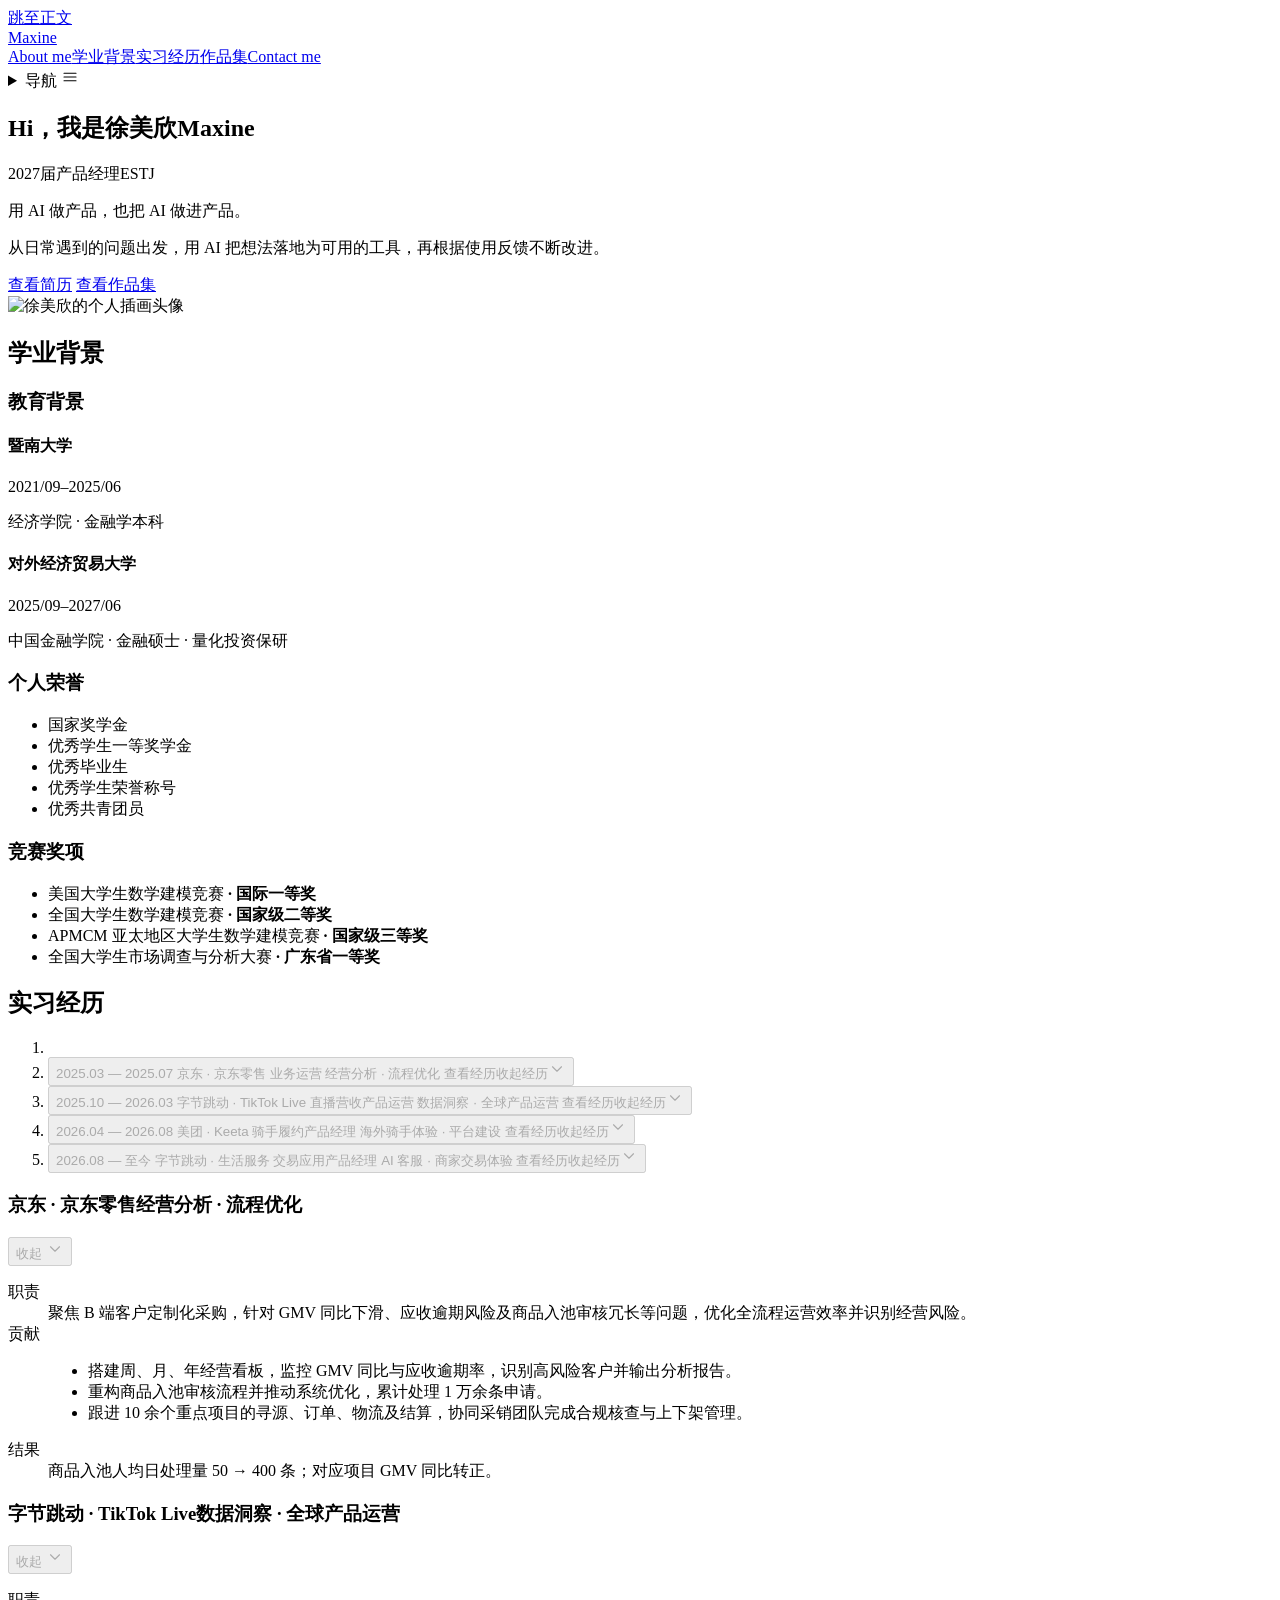
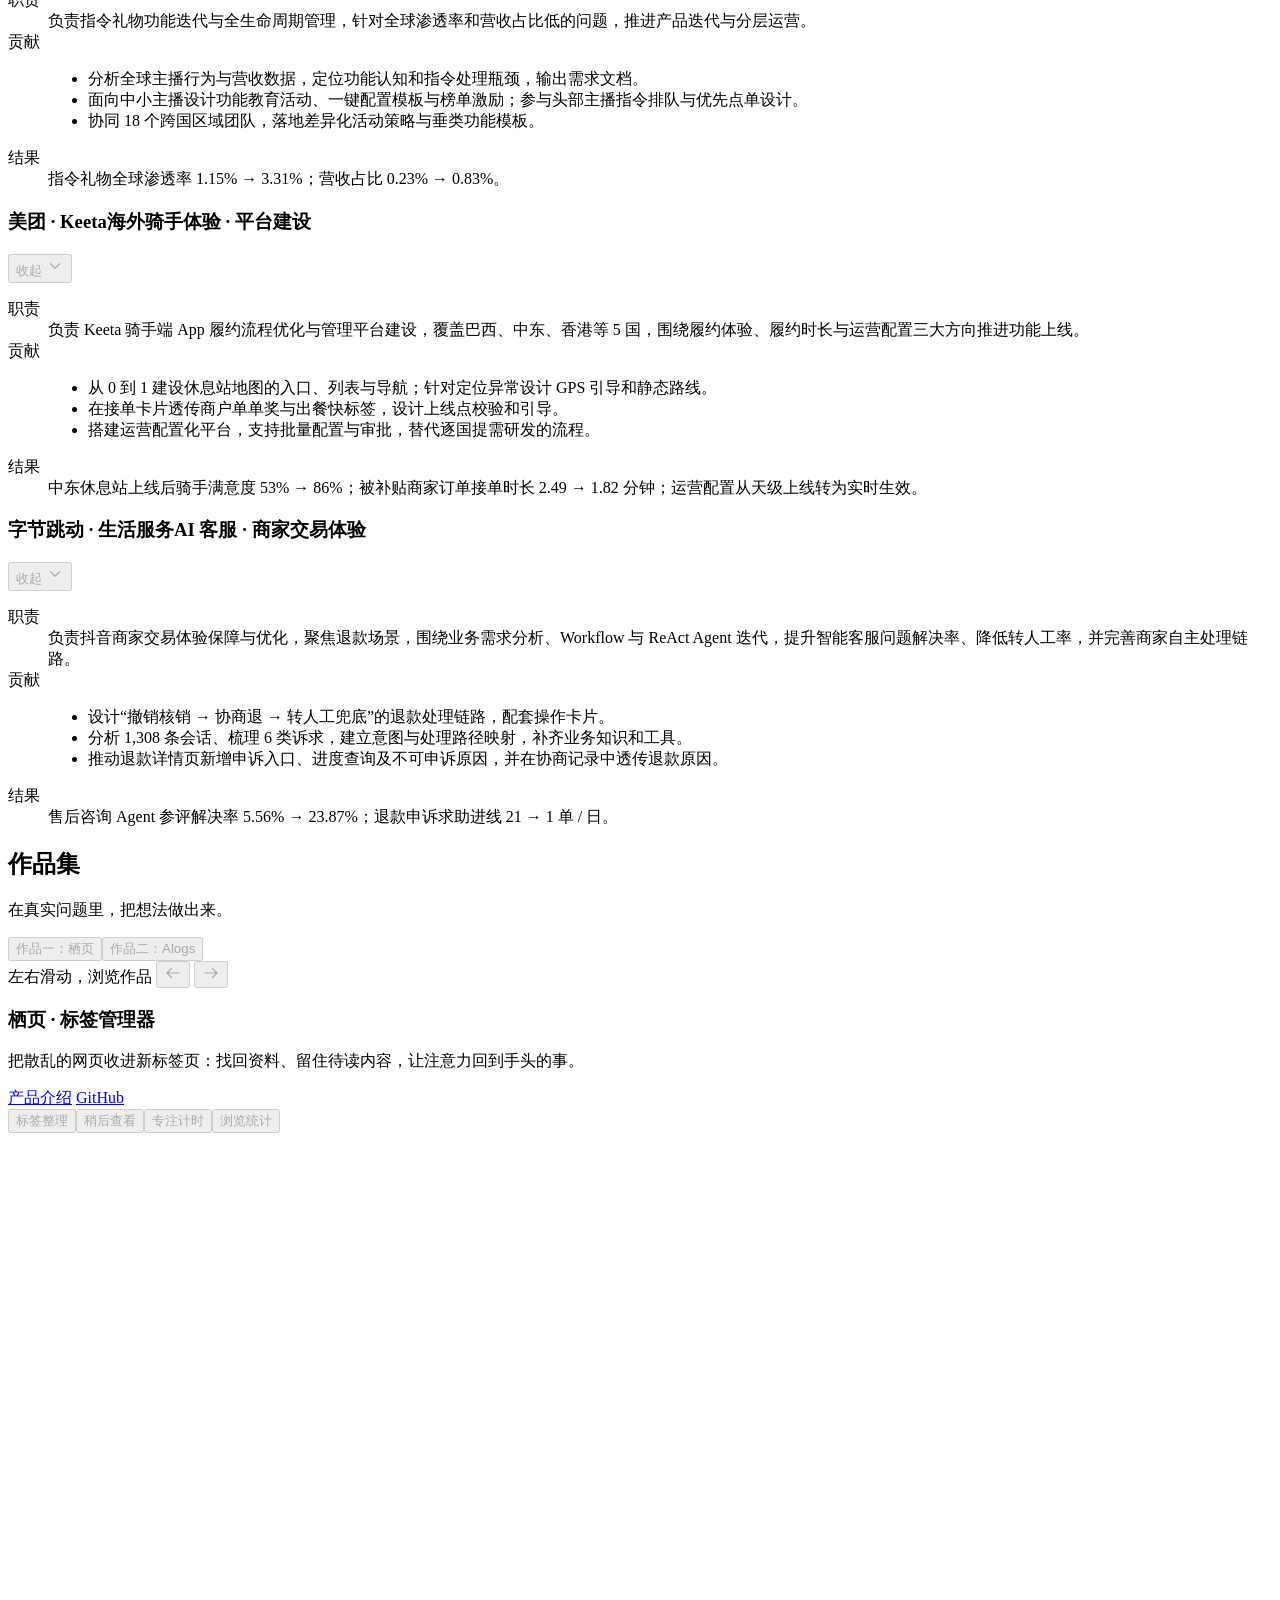
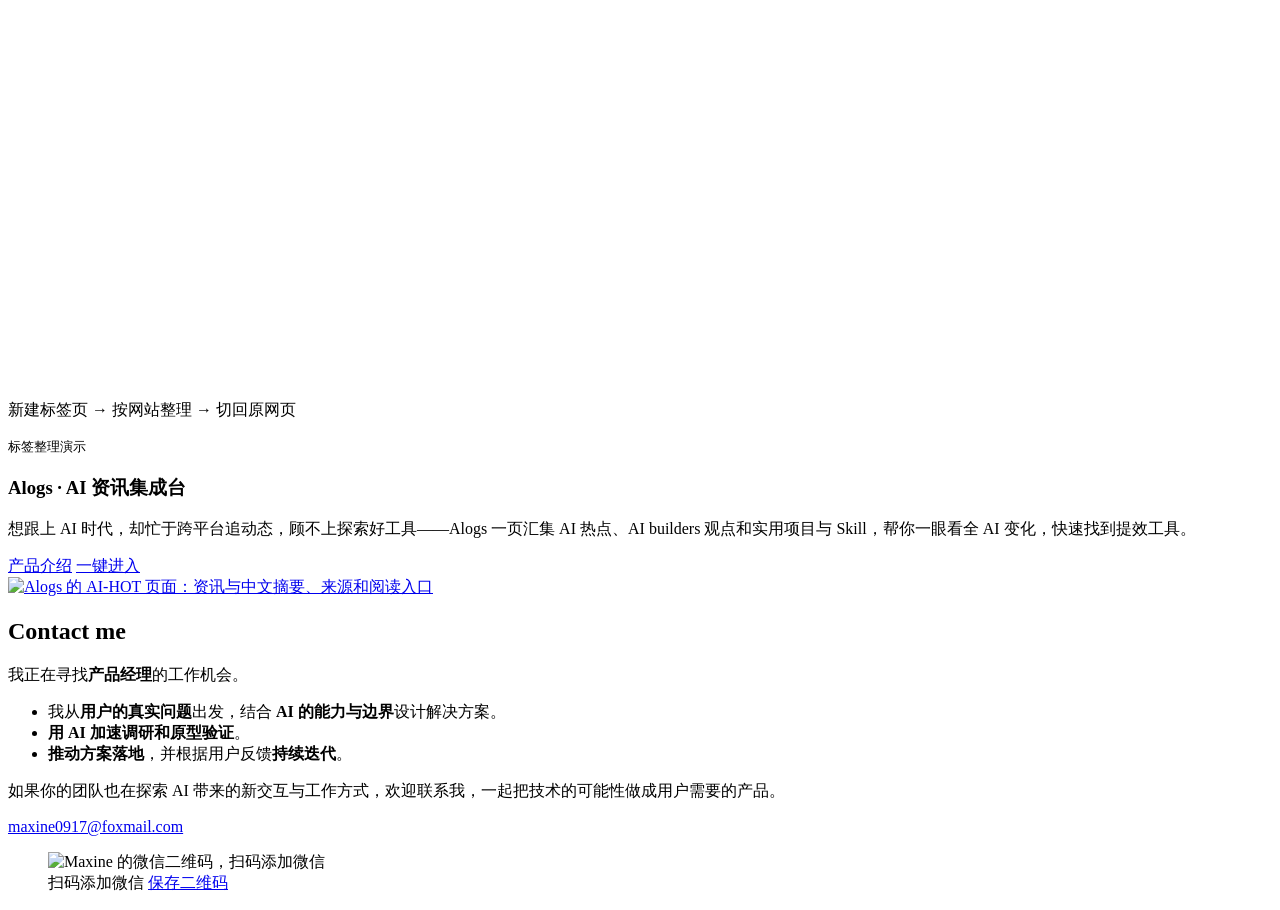
==== index.html @ 65684a31 "Publish Maxine's portfolio for public access Co-Authored-By: Claude Sonnet 4.6 noreply@anthropic.com" ====
<!DOCTYPE html><html lang="zh-CN"> <head><meta charset="UTF-8"><meta name="viewport" content="width=device-width, initial-scale=1"><meta name="description" content="徐美欣（Maxine），2027 届，求职 AI 产品经理正式岗位。用 AI 做产品，也把 AI 做进产品。"><meta name="theme-color" content="#fcf8f9"><link rel="canonical" href="https://maxine0917.github.io/"><meta property="og:type" content="website"><meta property="og:title" content="徐美欣 · Maxine｜产品经理作品集"><meta property="og:description" content="徐美欣（Maxine），2027 届，求职 AI 产品经理正式岗位。用 AI 做产品，也把 AI 做进产品。"><meta property="og:url" content="https://maxine0917.github.io/"><meta property="og:image" content="https://maxine0917.github.io/media/maxine-avatar.webp"><meta property="og:image:alt" content="徐美欣（Maxine）的个人头像"><meta name="twitter:card" content="summary"><link rel="icon" href="/maxine-mark.svg" type="image/svg+xml"><link rel="preload" href="/fonts/libre-caslon-display.ttf" as="font" type="font/ttf" crossorigin><title>徐美欣 · Maxine｜产品经理作品集</title><link rel="stylesheet" href="/_astro/_page_.dCjDSmIL.css" />
<link rel="stylesheet" href="/_astro/_slug_.udagstoD.css" />
<link rel="stylesheet" href="/_astro/index.Gxiu25Ig.css" />
<style>.compact-demo[data-astro-cid-ijzayb5m] .demo-video-frame[data-astro-cid-ijzayb5m]{aspect-ratio:1.5;border-radius:8px}.compact-demo[data-astro-cid-ijzayb5m] .demo-toolbar[data-astro-cid-ijzayb5m]{flex-direction:row;align-items:center;gap:8px;padding-top:8px}.compact-demo-label[data-astro-cid-ijzayb5m]{font-size:13px;color:var(--secondary)}.compact-demo[data-astro-cid-ijzayb5m] .demo-play[data-astro-cid-ijzayb5m]{padding:6px 10px}.compact-demo[data-astro-cid-ijzayb5m] .demo-expand[data-astro-cid-ijzayb5m]>span[data-astro-cid-ijzayb5m]{padding:4px 8px}
</style><script type="module" src="/_astro/hoisted.nnKonA2l.js"></script></head> <body class="portfolio-page"> <a class="skip-link" href="#main">跳至正文</a> <header class="site-header"> <div class="header-inner"> <a class="brand" href="/" aria-label="Maxine的首页">Maxine</a> <nav class="desktop-nav" aria-label="主导航"> <a href="/#about" data-section-nav="about" aria-current="location"><span class="nav-english" lang="en">About me</span></a><a href="/#education" data-section-nav="education"><span>学业背景</span></a><a href="/#experience" data-section-nav="experience"><span>实习经历</span></a><a href="/#projects" data-section-nav="projects"><span>作品集</span></a><a href="/#contact" data-section-nav="contact"><span class="nav-english" lang="en">Contact me</span></a> </nav> <div class="header-actions"> <details class="mobile-menu"> <summary aria-label="展开导航">导航 <svg class="portfolio-icon" viewBox="0 0 24 24" width="18" height="18" fill="none" stroke="currentColor" stroke-width="1.5" stroke-linecap="round" stroke-linejoin="round" aria-hidden="true"><path d="M4 7h16M4 12h16M4 17h16"></path></svg></summary> <nav aria-label="手机导航"> <a href="/#about" data-section-nav="about" aria-current="location"><span class="nav-english" lang="en">About me</span></a><a href="/#education" data-section-nav="education"><span>学业背景</span></a><a href="/#experience" data-section-nav="experience"><span>实习经历</span></a><a href="/#projects" data-section-nav="projects"><span>作品集</span></a><a href="/#contact" data-section-nav="contact"><span class="nav-english" lang="en">Contact me</span></a> </nav> </details> </div> </div> </header> <main id="main" class="site-main"> <section id="about" class="portfolio-hero" aria-labelledby="intro-title"> <div class="hero-copy"> <div class="hero-identity"> <h1 id="intro-title"><span class="hero-hello">Hi，我是</span><span class="hero-name"><span class="hero-chinese">徐美欣</span><span class="hero-english">Maxine</span></span></h1> <p class="hero-meta"><span>2027届</span><span>产品经理</span><span aria-label="MBTI：ESTJ">ESTJ</span></p> </div> <p class="hero-statement"><span>用 AI 做产品，</span><span>也把 AI 做进产品。</span></p> <p class="hero-intro">从日常遇到的问题出发，用 AI 把想法落地为可用的工具，再根据使用反馈不断改进。</p> <div class="hero-actions"> <a class="hero-action-link" href="/resume.pdf?v=945b91890721" target="_blank" rel="noopener"><span>查看简历</span></a> <a class="hero-action-link" href="#projects"><span>查看作品集</span></a> </div> </div> <div class="hero-portrait"> <img class="hero-avatar" src="/media/maxine-avatar.webp" alt="徐美欣的个人插画头像" width="480" height="480" fetchpriority="high"> </div> </section> <section id="education" class="page-section education-section" aria-labelledby="education-title"> <div class="education-explorer" data-astro-cid-cr2f655d> <div class="education-header" data-astro-cid-cr2f655d><h2 class="section-title" id="education-title" data-astro-cid-cr2f655d>学业背景</h2></div> <div class="academic-board" data-astro-cid-cr2f655d> <section class="academic-card academic-education" aria-labelledby="academic-education-title" data-astro-cid-cr2f655d> <h3 id="academic-education-title" data-astro-cid-cr2f655d>教育背景</h3> <div class="academic-schools" data-astro-cid-cr2f655d> <div class="academic-school" data-astro-cid-cr2f655d> <div class="academic-school-heading" data-astro-cid-cr2f655d><h4 data-astro-cid-cr2f655d>暨南大学</h4><span class="academic-date" data-astro-cid-cr2f655d>2021/09–2025/06</span></div> <p class="academic-degree" data-astro-cid-cr2f655d>经济学院 · 金融学本科</p> </div><div class="academic-school" data-astro-cid-cr2f655d> <div class="academic-school-heading" data-astro-cid-cr2f655d><h4 data-astro-cid-cr2f655d>对外经济贸易大学</h4><span class="academic-date" data-astro-cid-cr2f655d>2025/09–2027/06</span></div> <p class="academic-degree" data-astro-cid-cr2f655d>中国金融学院 · 金融硕士 · 量化投资<span class="academic-admission" data-astro-cid-cr2f655d>保研</span></p> </div> </div> </section> <section class="academic-card academic-honor-card" aria-labelledby="academic-honors-title" data-astro-cid-cr2f655d> <h3 id="academic-honors-title" data-astro-cid-cr2f655d>个人荣誉</h3> <ul class="academic-honors" data-astro-cid-cr2f655d><li class="academic-honor-primary" data-astro-cid-cr2f655d>国家奖学金</li><li data-astro-cid-cr2f655d>优秀学生一等奖学金</li><li data-astro-cid-cr2f655d>优秀毕业生</li><li data-astro-cid-cr2f655d>优秀学生荣誉称号</li><li data-astro-cid-cr2f655d>优秀共青团员</li></ul> </section> <section class="academic-card academic-competitions" aria-labelledby="academic-competitions-title" data-astro-cid-cr2f655d> <h3 id="academic-competitions-title" data-astro-cid-cr2f655d>竞赛奖项</h3> <ul data-astro-cid-cr2f655d><li data-astro-cid-cr2f655d><span data-astro-cid-cr2f655d>美国大学生数学建模竞赛</span><strong data-astro-cid-cr2f655d> · 国际一等奖</strong></li><li data-astro-cid-cr2f655d><span data-astro-cid-cr2f655d>全国大学生数学建模竞赛</span><strong data-astro-cid-cr2f655d> · 国家级二等奖</strong></li><li data-astro-cid-cr2f655d><span data-astro-cid-cr2f655d>APMCM 亚太地区大学生数学建模竞赛</span><strong data-astro-cid-cr2f655d> · 国家级三等奖</strong></li><li data-astro-cid-cr2f655d><span data-astro-cid-cr2f655d>全国大学生市场调查与分析大赛</span><strong data-astro-cid-cr2f655d> · 广东省一等奖</strong></li></ul> </section> </div> </div>  </section> <section id="experience" class="page-section" aria-labelledby="experience-title"> <div class="career-explorer" data-career-explorer style="--career-count: 4" data-astro-cid-g26b52gl> <div class="career-header" data-astro-cid-g26b52gl> <h2 class="section-title" id="experience-title" data-astro-cid-g26b52gl>实习经历</h2> <div class="career-arrows" hidden data-astro-cid-g26b52gl> <button type="button" data-career-prev aria-label="向左浏览实习经历" aria-controls="career-axis" disabled data-astro-cid-g26b52gl><svg class="portfolio-icon" viewBox="0 0 24 24" width="18" height="18" fill="none" stroke="currentColor" stroke-width="1.5" stroke-linecap="round" stroke-linejoin="round" aria-hidden="true"><path d="M20 12H4m6-6-6 6 6 6"></path></svg></button> <button type="button" data-career-next aria-label="向右浏览实习经历" aria-controls="career-axis" disabled data-astro-cid-g26b52gl><svg class="portfolio-icon" viewBox="0 0 24 24" width="18" height="18" fill="none" stroke="currentColor" stroke-width="1.5" stroke-linecap="round" stroke-linejoin="round" aria-hidden="true"><path d="M4 12h16m-6-6 6 6-6 6"></path></svg></button> </div> </div> <div class="career-tooltip" id="career-node-tooltip" role="tooltip" hidden data-astro-cid-g26b52gl>点击卡片查看经历</div> <div class="career-viewport" id="career-axis" data-career-viewport data-astro-cid-g26b52gl> <ol class="career-rail" role="list" aria-label="按时间排列的实习经历" data-astro-cid-g26b52gl> <li class="career-axis-progress" role="presentation" aria-hidden="true" data-astro-cid-g26b52gl></li> <li data-astro-cid-g26b52gl> <button type="button" class="career-node" data-career-node="jd" aria-expanded="false" aria-controls="career-panel-jd" aria-label="京东 · 京东零售，2025.03 — 2025.07，展开经历" disabled data-astro-cid-g26b52gl> <span class="career-node-period" data-astro-cid-g26b52gl>2025.03 — 2025.07</span> <span class="career-card-body" data-astro-cid-g26b52gl> <span class="career-node-title" data-astro-cid-g26b52gl><span data-astro-cid-g26b52gl>京东 · 京东零售</span></span> <span class="career-node-role" data-astro-cid-g26b52gl>业务运营</span> <span class="career-node-field" data-astro-cid-g26b52gl>经营分析 · 流程优化</span> <span class="career-node-prompt" aria-hidden="true" data-astro-cid-g26b52gl><span class="career-prompt-open" data-astro-cid-g26b52gl>查看经历</span><span class="career-prompt-close" data-astro-cid-g26b52gl>收起经历</span><svg class="portfolio-icon" viewBox="0 0 24 24" width="18" height="18" fill="none" stroke="currentColor" stroke-width="1.5" stroke-linecap="round" stroke-linejoin="round" aria-hidden="true"><path d="m6 9 6 6 6-6"></path></svg></span> </span> </button> </li><li data-astro-cid-g26b52gl> <button type="button" class="career-node" data-career-node="tiktok" aria-expanded="false" aria-controls="career-panel-tiktok" aria-label="字节跳动 · TikTok Live，2025.10 — 2026.03，展开经历" disabled data-astro-cid-g26b52gl> <span class="career-node-period" data-astro-cid-g26b52gl>2025.10 — 2026.03</span> <span class="career-card-body" data-astro-cid-g26b52gl> <span class="career-node-title" data-astro-cid-g26b52gl><span data-astro-cid-g26b52gl>字节跳动 · TikTok Live</span></span> <span class="career-node-role" data-astro-cid-g26b52gl>直播营收产品运营</span> <span class="career-node-field" data-astro-cid-g26b52gl>数据洞察 · 全球产品运营</span> <span class="career-node-prompt" aria-hidden="true" data-astro-cid-g26b52gl><span class="career-prompt-open" data-astro-cid-g26b52gl>查看经历</span><span class="career-prompt-close" data-astro-cid-g26b52gl>收起经历</span><svg class="portfolio-icon" viewBox="0 0 24 24" width="18" height="18" fill="none" stroke="currentColor" stroke-width="1.5" stroke-linecap="round" stroke-linejoin="round" aria-hidden="true"><path d="m6 9 6 6 6-6"></path></svg></span> </span> </button> </li><li data-astro-cid-g26b52gl> <button type="button" class="career-node" data-career-node="keeta" aria-expanded="false" aria-controls="career-panel-keeta" aria-label="美团 · Keeta，2026.04 — 2026.08，展开经历" disabled data-astro-cid-g26b52gl> <span class="career-node-period" data-astro-cid-g26b52gl>2026.04 — 2026.08</span> <span class="career-card-body" data-astro-cid-g26b52gl> <span class="career-node-title" data-astro-cid-g26b52gl><span data-astro-cid-g26b52gl>美团 · Keeta</span></span> <span class="career-node-role" data-astro-cid-g26b52gl>骑手履约产品经理</span> <span class="career-node-field" data-astro-cid-g26b52gl>海外骑手体验 · 平台建设</span> <span class="career-node-prompt" aria-hidden="true" data-astro-cid-g26b52gl><span class="career-prompt-open" data-astro-cid-g26b52gl>查看经历</span><span class="career-prompt-close" data-astro-cid-g26b52gl>收起经历</span><svg class="portfolio-icon" viewBox="0 0 24 24" width="18" height="18" fill="none" stroke="currentColor" stroke-width="1.5" stroke-linecap="round" stroke-linejoin="round" aria-hidden="true"><path d="m6 9 6 6 6-6"></path></svg></span> </span> </button> </li><li data-astro-cid-g26b52gl> <button type="button" class="career-node" data-career-node="bytedance" aria-expanded="false" aria-controls="career-panel-bytedance" aria-label="字节跳动 · 生活服务，2026.08 — 至今，展开经历" disabled data-astro-cid-g26b52gl> <span class="career-node-period" data-astro-cid-g26b52gl>2026.08 — 至今</span> <span class="career-card-body" data-astro-cid-g26b52gl> <span class="career-node-title" data-astro-cid-g26b52gl><span data-astro-cid-g26b52gl>字节跳动 · 生活服务</span></span> <span class="career-node-role" data-astro-cid-g26b52gl>交易应用产品经理</span> <span class="career-node-field" data-astro-cid-g26b52gl>AI 客服 · 商家交易体验</span> <span class="career-node-prompt" aria-hidden="true" data-astro-cid-g26b52gl><span class="career-prompt-open" data-astro-cid-g26b52gl>查看经历</span><span class="career-prompt-close" data-astro-cid-g26b52gl>收起经历</span><svg class="portfolio-icon" viewBox="0 0 24 24" width="18" height="18" fill="none" stroke="currentColor" stroke-width="1.5" stroke-linecap="round" stroke-linejoin="round" aria-hidden="true"><path d="m6 9 6 6 6-6"></path></svg></span> </span> </button> </li> </ol> </div> <div class="career-details" data-career-details data-astro-cid-g26b52gl> <div class="career-details-inner" data-astro-cid-g26b52gl> <article class="career-panel" id="career-panel-jd" aria-labelledby="career-heading-jd" data-astro-cid-g26b52gl> <div class="career-panel-header" data-astro-cid-g26b52gl><h3 id="career-heading-jd" data-astro-cid-g26b52gl>京东 · 京东零售<span class="career-domain" data-astro-cid-g26b52gl>经营分析 · 流程优化</span></h3><button class="career-close" type="button" aria-label="收起京东 · 京东零售经历" disabled data-astro-cid-g26b52gl>收起 <svg class="portfolio-icon" viewBox="0 0 24 24" width="18" height="18" fill="none" stroke="currentColor" stroke-width="1.5" stroke-linecap="round" stroke-linejoin="round" aria-hidden="true"><path d="m6 9 6 6 6-6"></path></svg></button></div> <dl class="career-contributions" data-astro-cid-g26b52gl> <div data-astro-cid-g26b52gl><dt data-astro-cid-g26b52gl>职责</dt><dd data-astro-cid-g26b52gl>聚焦 B 端客户定制化采购，针对 GMV 同比下滑、应收逾期风险及商品入池审核冗长等问题，优化全流程运营效率并识别经营风险。</dd></div> <div data-astro-cid-g26b52gl><dt data-astro-cid-g26b52gl>贡献</dt><dd data-astro-cid-g26b52gl><ul data-astro-cid-g26b52gl><li data-astro-cid-g26b52gl>搭建周、月、年经营看板，监控 GMV 同比与应收逾期率，识别高风险客户并输出分析报告。</li><li data-astro-cid-g26b52gl>重构商品入池审核流程并推动系统优化，累计处理 1 万余条申请。</li><li data-astro-cid-g26b52gl>跟进 10 余个重点项目的寻源、订单、物流及结算，协同采销团队完成合规核查与上下架管理。</li></ul></dd></div> <div class="career-result" data-astro-cid-g26b52gl><dt data-astro-cid-g26b52gl>结果</dt><dd data-astro-cid-g26b52gl>商品入池人均日处理量 50 → 400 条；对应项目 GMV 同比转正。</dd></div> </dl> </article><article class="career-panel" id="career-panel-tiktok" aria-labelledby="career-heading-tiktok" data-astro-cid-g26b52gl> <div class="career-panel-header" data-astro-cid-g26b52gl><h3 id="career-heading-tiktok" data-astro-cid-g26b52gl>字节跳动 · TikTok Live<span class="career-domain" data-astro-cid-g26b52gl>数据洞察 · 全球产品运营</span></h3><button class="career-close" type="button" aria-label="收起字节跳动 · TikTok Live经历" disabled data-astro-cid-g26b52gl>收起 <svg class="portfolio-icon" viewBox="0 0 24 24" width="18" height="18" fill="none" stroke="currentColor" stroke-width="1.5" stroke-linecap="round" stroke-linejoin="round" aria-hidden="true"><path d="m6 9 6 6 6-6"></path></svg></button></div> <dl class="career-contributions" data-astro-cid-g26b52gl> <div data-astro-cid-g26b52gl><dt data-astro-cid-g26b52gl>职责</dt><dd data-astro-cid-g26b52gl>负责指令礼物功能迭代与全生命周期管理，针对全球渗透率和营收占比低的问题，推进产品迭代与分层运营。</dd></div> <div data-astro-cid-g26b52gl><dt data-astro-cid-g26b52gl>贡献</dt><dd data-astro-cid-g26b52gl><ul data-astro-cid-g26b52gl><li data-astro-cid-g26b52gl>分析全球主播行为与营收数据，定位功能认知和指令处理瓶颈，输出需求文档。</li><li data-astro-cid-g26b52gl>面向中小主播设计功能教育活动、一键配置模板与榜单激励；参与头部主播指令排队与优先点单设计。</li><li data-astro-cid-g26b52gl>协同 18 个跨国区域团队，落地差异化活动策略与垂类功能模板。</li></ul></dd></div> <div class="career-result" data-astro-cid-g26b52gl><dt data-astro-cid-g26b52gl>结果</dt><dd data-astro-cid-g26b52gl>指令礼物全球渗透率 1.15% → 3.31%；营收占比 0.23% → 0.83%。</dd></div> </dl> </article><article class="career-panel" id="career-panel-keeta" aria-labelledby="career-heading-keeta" data-astro-cid-g26b52gl> <div class="career-panel-header" data-astro-cid-g26b52gl><h3 id="career-heading-keeta" data-astro-cid-g26b52gl>美团 · Keeta<span class="career-domain" data-astro-cid-g26b52gl>海外骑手体验 · 平台建设</span></h3><button class="career-close" type="button" aria-label="收起美团 · Keeta经历" disabled data-astro-cid-g26b52gl>收起 <svg class="portfolio-icon" viewBox="0 0 24 24" width="18" height="18" fill="none" stroke="currentColor" stroke-width="1.5" stroke-linecap="round" stroke-linejoin="round" aria-hidden="true"><path d="m6 9 6 6 6-6"></path></svg></button></div> <dl class="career-contributions" data-astro-cid-g26b52gl> <div data-astro-cid-g26b52gl><dt data-astro-cid-g26b52gl>职责</dt><dd data-astro-cid-g26b52gl>负责 Keeta 骑手端 App 履约流程优化与管理平台建设，覆盖巴西、中东、香港等 5 国，围绕履约体验、履约时长与运营配置三大方向推进功能上线。</dd></div> <div data-astro-cid-g26b52gl><dt data-astro-cid-g26b52gl>贡献</dt><dd data-astro-cid-g26b52gl><ul data-astro-cid-g26b52gl><li data-astro-cid-g26b52gl>从 0 到 1 建设休息站地图的入口、列表与导航；针对定位异常设计 GPS 引导和静态路线。</li><li data-astro-cid-g26b52gl>在接单卡片透传商户单单奖与出餐快标签，设计上线点校验和引导。</li><li data-astro-cid-g26b52gl>搭建运营配置化平台，支持批量配置与审批，替代逐国提需研发的流程。</li></ul></dd></div> <div class="career-result" data-astro-cid-g26b52gl><dt data-astro-cid-g26b52gl>结果</dt><dd data-astro-cid-g26b52gl>中东休息站上线后骑手满意度 53% → 86%；被补贴商家订单接单时长 2.49 → 1.82 分钟；运营配置从天级上线转为实时生效。</dd></div> </dl> </article><article class="career-panel" id="career-panel-bytedance" aria-labelledby="career-heading-bytedance" data-astro-cid-g26b52gl> <div class="career-panel-header" data-astro-cid-g26b52gl><h3 id="career-heading-bytedance" data-astro-cid-g26b52gl>字节跳动 · 生活服务<span class="career-domain" data-astro-cid-g26b52gl>AI 客服 · 商家交易体验</span></h3><button class="career-close" type="button" aria-label="收起字节跳动 · 生活服务经历" disabled data-astro-cid-g26b52gl>收起 <svg class="portfolio-icon" viewBox="0 0 24 24" width="18" height="18" fill="none" stroke="currentColor" stroke-width="1.5" stroke-linecap="round" stroke-linejoin="round" aria-hidden="true"><path d="m6 9 6 6 6-6"></path></svg></button></div> <dl class="career-contributions" data-astro-cid-g26b52gl> <div data-astro-cid-g26b52gl><dt data-astro-cid-g26b52gl>职责</dt><dd data-astro-cid-g26b52gl>负责抖音商家交易体验保障与优化，聚焦退款场景，围绕业务需求分析、Workflow 与 ReAct Agent 迭代，提升智能客服问题解决率、降低转人工率，并完善商家自主处理链路。</dd></div> <div data-astro-cid-g26b52gl><dt data-astro-cid-g26b52gl>贡献</dt><dd data-astro-cid-g26b52gl><ul data-astro-cid-g26b52gl><li data-astro-cid-g26b52gl>设计“撤销核销 → 协商退 → 转人工兜底”的退款处理链路，配套操作卡片。</li><li data-astro-cid-g26b52gl>分析 1,308 条会话、梳理 6 类诉求，建立意图与处理路径映射，补齐业务知识和工具。</li><li data-astro-cid-g26b52gl>推动退款详情页新增申诉入口、进度查询及不可申诉原因，并在协商记录中透传退款原因。</li></ul></dd></div> <div class="career-result" data-astro-cid-g26b52gl><dt data-astro-cid-g26b52gl>结果</dt><dd data-astro-cid-g26b52gl>售后咨询 Agent 参评解决率 5.56% → 23.87%；退款申诉求助进线 21 → 1 单 / 日。</dd></div> </dl> </article> </div> </div> <p class="career-status visually-hidden" role="status" aria-live="polite" aria-atomic="true" data-astro-cid-g26b52gl></p> </div>   </section> <section id="projects" class="page-section portfolio-section" aria-labelledby="projects-title"> <div class="section-heading portfolio-heading"><h2 class="section-title" id="projects-title">作品集</h2><p>在真实问题里，<span>把想法做出来。</span></p></div> <div class="project-shelf" data-project-shelf data-astro-cid-yijr4tqi> <div class="shelf-toolbar" data-astro-cid-yijr4tqi> <nav class="shelf-bookmarks" aria-label="选择作品" data-astro-cid-yijr4tqi> <button type="button" data-project-select="0" aria-pressed="true" aria-controls="project-rail" disabled data-astro-cid-yijr4tqi>作品一：栖页</button><button type="button" data-project-select="1" aria-pressed="false" aria-controls="project-rail" disabled data-astro-cid-yijr4tqi>作品二：Alogs</button> </nav> <div class="shelf-controls" data-astro-cid-yijr4tqi> <span class="shelf-hint" data-astro-cid-yijr4tqi>左右滑动，浏览作品</span> <button type="button" data-project-prev aria-label="上一个作品" aria-controls="project-rail" disabled data-astro-cid-yijr4tqi><svg class="portfolio-icon" viewBox="0 0 24 24" width="18" height="18" fill="none" stroke="currentColor" stroke-width="1.5" stroke-linecap="round" stroke-linejoin="round" aria-hidden="true"><path d="M20 12H4m6-6-6 6 6 6"></path></svg></button> <button type="button" data-project-next aria-label="下一个作品" aria-controls="project-rail" disabled data-astro-cid-yijr4tqi><svg class="portfolio-icon" viewBox="0 0 24 24" width="18" height="18" fill="none" stroke="currentColor" stroke-width="1.5" stroke-linecap="round" stroke-linejoin="round" aria-hidden="true"><path d="M4 12h16m-6-6 6 6-6 6"></path></svg></button> </div> </div> <div class="project-rail" id="project-rail" tabindex="0" role="region" aria-label="作品卡片，可左右滑动" data-project-rail data-astro-cid-yijr4tqi> <article class="shelf-card" id="shelf-qiye" data-project-card aria-labelledby="shelf-title-qiye" data-astro-cid-yijr4tqi> <div class="shelf-card-copy" data-astro-cid-yijr4tqi> <div class="shelf-card-heading" data-astro-cid-yijr4tqi><h3 id="shelf-title-qiye" data-astro-cid-yijr4tqi>栖页 · 标签管理器</h3></div> <p data-astro-cid-yijr4tqi>把散乱的网页收进新标签页：找回资料、留住待读内容，让注意力回到手头的事。</p> <div class="shelf-card-actions" data-astro-cid-yijr4tqi> <a class="shelf-action shelf-action-primary" href="/projects/qiye/" draggable="false" data-astro-cid-yijr4tqi>产品介绍</a> <a class="shelf-action" href="https://github.com/Maxine0917/Qiye" target="_blank" rel="noopener" draggable="false" data-astro-cid-yijr4tqi>GitHub</a> </div> </div> <div class="shelf-card-media" data-astro-cid-yijr4tqi> <div class="qiye-demo-preview" data-qiye-preview data-astro-cid-dqv2h335> <div class="preview-tabs" role="tablist" aria-label="栖页功能演示" data-astro-cid-dqv2h335> <button type="button" id="preview-tab-open-and-switch" role="tab" aria-selected="true" aria-controls="preview-panel-open-and-switch" tabindex="0" data-preview-tab disabled data-astro-cid-dqv2h335>标签整理</button><button type="button" id="preview-tab-save-and-viewed" role="tab" aria-selected="false" aria-controls="preview-panel-save-and-viewed" tabindex="-1" data-preview-tab disabled data-astro-cid-dqv2h335>稍后查看</button><button type="button" id="preview-tab-focus-allowlist" role="tab" aria-selected="false" aria-controls="preview-panel-focus-allowlist" tabindex="-1" data-preview-tab disabled data-astro-cid-dqv2h335>专注计时</button><button type="button" id="preview-tab-browsing-stats" role="tab" aria-selected="false" aria-controls="preview-panel-browsing-stats" tabindex="-1" data-preview-tab disabled data-astro-cid-dqv2h335>浏览统计</button> </div> <div class="preview-panel" id="preview-panel-open-and-switch" role="tabpanel" aria-labelledby="preview-tab-open-and-switch" data-preview-panel data-astro-cid-dqv2h335> <div class="product-demo inline-demo compact-demo" data-product-demo="open-and-switch" data-demo-name="标签整理" data-astro-cid-ijzayb5m> <div class="demo-video-frame" data-astro-cid-ijzayb5m> <video muted playsinline loop preload="none" poster="/media/open-and-switch.webp" aria-label="找回正在打开的网页，实际操作录屏" data-source="/media/open-and-switch.mp4" data-astro-cid-ijzayb5m>
您的浏览器不支持视频，可打开录屏查看。
</video> <button type="button" class="demo-expand" data-expand-demo aria-label="放大查看标签整理演示" aria-haspopup="dialog" aria-controls="demo-viewer" hidden data-astro-cid-ijzayb5m><span data-astro-cid-ijzayb5m><svg class="portfolio-icon" viewBox="0 0 24 24" width="18" height="18" fill="none" stroke="currentColor" stroke-width="1.5" stroke-linecap="round" stroke-linejoin="round" aria-hidden="true"><path d="M8 4H4v4m12-4h4v4M4 16v4h4m12-4v4h-4"></path></svg> 放大查看</span></button> </div> <div class="demo-toolbar" data-astro-cid-ijzayb5m> <p class="visually-hidden" data-astro-cid-ijzayb5m>新建标签页 → 按网站整理 → 切回原网页</p> <span class="compact-demo-label" data-astro-cid-ijzayb5m>标签整理演示</span> <button type="button" class="demo-play" aria-label="播放标签整理演示" hidden data-astro-cid-ijzayb5m> <span class="play-symbol" data-playing="false" data-astro-cid-ijzayb5m><svg class="portfolio-icon play-icon" viewBox="0 0 24 24" width="18" height="18" fill="none" stroke="currentColor" stroke-width="1.5" stroke-linecap="round" stroke-linejoin="round" aria-hidden="true"><path d="m8 5 11 7-11 7Z"></path></svg><svg class="portfolio-icon pause-icon" viewBox="0 0 24 24" width="18" height="18" fill="none" stroke="currentColor" stroke-width="1.5" stroke-linecap="round" stroke-linejoin="round" aria-hidden="true"><path d="M8 5v14M16 5v14"></path></svg></span> <span class="play-label" data-astro-cid-ijzayb5m>播放演示</span> </button> </div> <div class="demo-error" role="status" hidden data-astro-cid-ijzayb5m><p data-astro-cid-ijzayb5m>播放失败，可以重试或直接查看录屏。</p><a class="text-link" href="/media/open-and-switch.mp4" target="_blank" rel="noopener" data-astro-cid-ijzayb5m>打开录屏 <svg class="portfolio-icon" viewBox="0 0 24 24" width="18" height="18" fill="none" stroke="currentColor" stroke-width="1.5" stroke-linecap="round" stroke-linejoin="round" aria-hidden="true"><path d="M6 18 18 6M6 6h12v12"></path></svg></a></div> <noscript><a class="text-link" href="/media/open-and-switch.mp4" data-astro-cid-ijzayb5m>打开标签整理演示 <svg class="portfolio-icon" viewBox="0 0 24 24" width="18" height="18" fill="none" stroke="currentColor" stroke-width="1.5" stroke-linecap="round" stroke-linejoin="round" aria-hidden="true"><path d="M4 12h16m-6-6 6 6-6 6"></path></svg></a></noscript> </div>   </div><div class="preview-panel" id="preview-panel-save-and-viewed" role="tabpanel" aria-labelledby="preview-tab-save-and-viewed" data-preview-panel hidden data-astro-cid-dqv2h335> <div class="product-demo inline-demo compact-demo" data-product-demo="save-and-viewed" data-demo-name="稍后查看" data-astro-cid-ijzayb5m> <div class="demo-video-frame" data-astro-cid-ijzayb5m> <video muted playsinline loop preload="none" poster="/media/save-and-viewed.webp" aria-label="给稍后阅读留一个位置，实际操作录屏" data-source="/media/save-and-viewed.mp4" data-astro-cid-ijzayb5m>
您的浏览器不支持视频，可打开录屏查看。
</video> <button type="button" class="demo-expand" data-expand-demo aria-label="放大查看稍后查看演示" aria-haspopup="dialog" aria-controls="demo-viewer" hidden data-astro-cid-ijzayb5m><span data-astro-cid-ijzayb5m><svg class="portfolio-icon" viewBox="0 0 24 24" width="18" height="18" fill="none" stroke="currentColor" stroke-width="1.5" stroke-linecap="round" stroke-linejoin="round" aria-hidden="true"><path d="M8 4H4v4m12-4h4v4M4 16v4h4m12-4v4h-4"></path></svg> 放大查看</span></button> </div> <div class="demo-toolbar" data-astro-cid-ijzayb5m> <p class="visually-hidden" data-astro-cid-ijzayb5m>保存网页 → 稍后查看 → 勾选已查看</p> <span class="compact-demo-label" data-astro-cid-ijzayb5m>稍后查看演示</span> <button type="button" class="demo-play" aria-label="播放稍后查看演示" hidden data-astro-cid-ijzayb5m> <span class="play-symbol" data-playing="false" data-astro-cid-ijzayb5m><svg class="portfolio-icon play-icon" viewBox="0 0 24 24" width="18" height="18" fill="none" stroke="currentColor" stroke-width="1.5" stroke-linecap="round" stroke-linejoin="round" aria-hidden="true"><path d="m8 5 11 7-11 7Z"></path></svg><svg class="portfolio-icon pause-icon" viewBox="0 0 24 24" width="18" height="18" fill="none" stroke="currentColor" stroke-width="1.5" stroke-linecap="round" stroke-linejoin="round" aria-hidden="true"><path d="M8 5v14M16 5v14"></path></svg></span> <span class="play-label" data-astro-cid-ijzayb5m>播放演示</span> </button> </div> <div class="demo-error" role="status" hidden data-astro-cid-ijzayb5m><p data-astro-cid-ijzayb5m>播放失败，可以重试或直接查看录屏。</p><a class="text-link" href="/media/save-and-viewed.mp4" target="_blank" rel="noopener" data-astro-cid-ijzayb5m>打开录屏 <svg class="portfolio-icon" viewBox="0 0 24 24" width="18" height="18" fill="none" stroke="currentColor" stroke-width="1.5" stroke-linecap="round" stroke-linejoin="round" aria-hidden="true"><path d="M6 18 18 6M6 6h12v12"></path></svg></a></div> <noscript><a class="text-link" href="/media/save-and-viewed.mp4" data-astro-cid-ijzayb5m>打开稍后查看演示 <svg class="portfolio-icon" viewBox="0 0 24 24" width="18" height="18" fill="none" stroke="currentColor" stroke-width="1.5" stroke-linecap="round" stroke-linejoin="round" aria-hidden="true"><path d="M4 12h16m-6-6 6 6-6 6"></path></svg></a></noscript> </div>   </div><div class="preview-panel" id="preview-panel-focus-allowlist" role="tabpanel" aria-labelledby="preview-tab-focus-allowlist" data-preview-panel hidden data-astro-cid-dqv2h335> <div class="product-demo inline-demo compact-demo" data-product-demo="focus-allowlist" data-demo-name="专注计时" data-astro-cid-ijzayb5m> <div class="demo-video-frame" data-astro-cid-ijzayb5m> <video muted playsinline loop preload="none" poster="/media/focus-allowlist.webp" aria-label="把注意力留给当前任务，实际操作录屏" data-source="/media/focus-allowlist.mp4" data-astro-cid-ijzayb5m>
您的浏览器不支持视频，可打开录屏查看。
</video> <button type="button" class="demo-expand" data-expand-demo aria-label="放大查看专注计时演示" aria-haspopup="dialog" aria-controls="demo-viewer" hidden data-astro-cid-ijzayb5m><span data-astro-cid-ijzayb5m><svg class="portfolio-icon" viewBox="0 0 24 24" width="18" height="18" fill="none" stroke="currentColor" stroke-width="1.5" stroke-linecap="round" stroke-linejoin="round" aria-hidden="true"><path d="M8 4H4v4m12-4h4v4M4 16v4h4m12-4v4h-4"></path></svg> 放大查看</span></button> </div> <div class="demo-toolbar" data-astro-cid-ijzayb5m> <p class="visually-hidden" data-astro-cid-ijzayb5m>设置允许网站 → 开始专注 → 访问限制</p> <span class="compact-demo-label" data-astro-cid-ijzayb5m>专注计时演示</span> <button type="button" class="demo-play" aria-label="播放专注计时演示" hidden data-astro-cid-ijzayb5m> <span class="play-symbol" data-playing="false" data-astro-cid-ijzayb5m><svg class="portfolio-icon play-icon" viewBox="0 0 24 24" width="18" height="18" fill="none" stroke="currentColor" stroke-width="1.5" stroke-linecap="round" stroke-linejoin="round" aria-hidden="true"><path d="m8 5 11 7-11 7Z"></path></svg><svg class="portfolio-icon pause-icon" viewBox="0 0 24 24" width="18" height="18" fill="none" stroke="currentColor" stroke-width="1.5" stroke-linecap="round" stroke-linejoin="round" aria-hidden="true"><path d="M8 5v14M16 5v14"></path></svg></span> <span class="play-label" data-astro-cid-ijzayb5m>播放演示</span> </button> </div> <div class="demo-error" role="status" hidden data-astro-cid-ijzayb5m><p data-astro-cid-ijzayb5m>播放失败，可以重试或直接查看录屏。</p><a class="text-link" href="/media/focus-allowlist.mp4" target="_blank" rel="noopener" data-astro-cid-ijzayb5m>打开录屏 <svg class="portfolio-icon" viewBox="0 0 24 24" width="18" height="18" fill="none" stroke="currentColor" stroke-width="1.5" stroke-linecap="round" stroke-linejoin="round" aria-hidden="true"><path d="M6 18 18 6M6 6h12v12"></path></svg></a></div> <noscript><a class="text-link" href="/media/focus-allowlist.mp4" data-astro-cid-ijzayb5m>打开专注计时演示 <svg class="portfolio-icon" viewBox="0 0 24 24" width="18" height="18" fill="none" stroke="currentColor" stroke-width="1.5" stroke-linecap="round" stroke-linejoin="round" aria-hidden="true"><path d="M4 12h16m-6-6 6 6-6 6"></path></svg></a></noscript> </div>   </div><div class="preview-panel" id="preview-panel-browsing-stats" role="tabpanel" aria-labelledby="preview-tab-browsing-stats" data-preview-panel hidden data-astro-cid-dqv2h335> <div class="product-demo inline-demo compact-demo" data-product-demo="browsing-stats" data-demo-name="浏览统计" data-astro-cid-ijzayb5m> <div class="demo-video-frame" data-astro-cid-ijzayb5m> <video muted playsinline loop preload="none" poster="/media/browsing-stats.webp" aria-label="回看时间，调整下一次工作，实际操作录屏" data-source="/media/browsing-stats.mp4" data-astro-cid-ijzayb5m>
您的浏览器不支持视频，可打开录屏查看。
</video> <button type="button" class="demo-expand" data-expand-demo aria-label="放大查看浏览统计演示" aria-haspopup="dialog" aria-controls="demo-viewer" hidden data-astro-cid-ijzayb5m><span data-astro-cid-ijzayb5m><svg class="portfolio-icon" viewBox="0 0 24 24" width="18" height="18" fill="none" stroke="currentColor" stroke-width="1.5" stroke-linecap="round" stroke-linejoin="round" aria-hidden="true"><path d="M8 4H4v4m12-4h4v4M4 16v4h4m12-4v4h-4"></path></svg> 放大查看</span></button> </div> <div class="demo-toolbar" data-astro-cid-ijzayb5m> <p class="visually-hidden" data-astro-cid-ijzayb5m>切换时间范围 → 查看网站排行与浏览时长</p> <span class="compact-demo-label" data-astro-cid-ijzayb5m>浏览统计演示</span> <button type="button" class="demo-play" aria-label="播放浏览统计演示" hidden data-astro-cid-ijzayb5m> <span class="play-symbol" data-playing="false" data-astro-cid-ijzayb5m><svg class="portfolio-icon play-icon" viewBox="0 0 24 24" width="18" height="18" fill="none" stroke="currentColor" stroke-width="1.5" stroke-linecap="round" stroke-linejoin="round" aria-hidden="true"><path d="m8 5 11 7-11 7Z"></path></svg><svg class="portfolio-icon pause-icon" viewBox="0 0 24 24" width="18" height="18" fill="none" stroke="currentColor" stroke-width="1.5" stroke-linecap="round" stroke-linejoin="round" aria-hidden="true"><path d="M8 5v14M16 5v14"></path></svg></span> <span class="play-label" data-astro-cid-ijzayb5m>播放演示</span> </button> </div> <div class="demo-error" role="status" hidden data-astro-cid-ijzayb5m><p data-astro-cid-ijzayb5m>播放失败，可以重试或直接查看录屏。</p><a class="text-link" href="/media/browsing-stats.mp4" target="_blank" rel="noopener" data-astro-cid-ijzayb5m>打开录屏 <svg class="portfolio-icon" viewBox="0 0 24 24" width="18" height="18" fill="none" stroke="currentColor" stroke-width="1.5" stroke-linecap="round" stroke-linejoin="round" aria-hidden="true"><path d="M6 18 18 6M6 6h12v12"></path></svg></a></div> <noscript><a class="text-link" href="/media/browsing-stats.mp4" data-astro-cid-ijzayb5m>打开浏览统计演示 <svg class="portfolio-icon" viewBox="0 0 24 24" width="18" height="18" fill="none" stroke="currentColor" stroke-width="1.5" stroke-linecap="round" stroke-linejoin="round" aria-hidden="true"><path d="M4 12h16m-6-6 6 6-6 6"></path></svg></a></noscript> </div>   </div> <noscript><p data-astro-cid-dqv2h335>其他演示：<a href="/media/save-and-viewed.mp4" data-astro-cid-dqv2h335>稍后查看</a><a href="/media/focus-allowlist.mp4" data-astro-cid-dqv2h335>专注计时</a><a href="/media/browsing-stats.mp4" data-astro-cid-dqv2h335>浏览统计</a></p></noscript> </div>   </div> </article><article class="shelf-card" id="shelf-alogs" data-project-card aria-labelledby="shelf-title-alogs" data-astro-cid-yijr4tqi> <div class="shelf-card-copy" data-astro-cid-yijr4tqi> <div class="shelf-card-heading" data-astro-cid-yijr4tqi><h3 id="shelf-title-alogs" data-astro-cid-yijr4tqi>Alogs · AI 资讯集成台</h3></div> <p data-astro-cid-yijr4tqi>想跟上 AI 时代，却忙于跨平台追动态，顾不上探索好工具——Alogs 一页汇集 AI 热点、AI builders 观点和实用项目与 Skill，帮你一眼看全 AI 变化，快速找到提效工具。</p> <div class="shelf-card-actions" data-astro-cid-yijr4tqi> <a class="shelf-action shelf-action-primary" href="/projects/alogs/" draggable="false" data-astro-cid-yijr4tqi>产品介绍</a> <a class="shelf-action" href="https://maxine0917.github.io/Alogs/" target="_blank" rel="noopener" draggable="false" data-astro-cid-yijr4tqi>一键进入</a> </div> </div> <div class="shelf-card-media" data-astro-cid-yijr4tqi> <a class="shelf-visual" href="/projects/alogs/" aria-label="查看Alogs产品介绍" draggable="false" data-astro-cid-yijr4tqi> <img src="/media/alogs-news.webp" alt="Alogs 的 AI-HOT 页面：资讯与中文摘要、来源和阅读入口" width="1440" height="960" loading="lazy" draggable="false" data-astro-cid-yijr4tqi> </a> </div> </article> </div> <p class="visually-hidden" role="status" aria-live="polite" data-project-status data-astro-cid-yijr4tqi></p> </div>   </section> <section id="contact" class="contact-section" aria-labelledby="contact-title"> <div class="contact-copy"> <h2 class="section-title" id="contact-title">Contact me</h2> <p class="contact-intention">我正在寻找<strong>产品经理</strong>的工作机会。</p> <ul class="contact-points"> <li>我从<strong>用户的真实问题</strong>出发，结合 <strong>AI 的能力与边界</strong>设计解决方案。</li> <li><strong>用 AI 加速调研和原型验证</strong>。</li> <li><strong>推动方案落地</strong>，并根据用户反馈<strong>持续迭代</strong>。</li> </ul> <p class="contact-invitation">如果你的团队也在探索 AI 带来的新交互与工作方式，欢迎联系我，一起把技术的可能性做成用户需要的产品。</p> <a class="contact-email" href="mailto:maxine0917@foxmail.com">maxine0917@foxmail.com</a> </div> <figure class="contact-wechat"> <img src="/media/maxine-wechat-qr.png" alt="Maxine 的微信二维码，扫码添加微信" width="728" height="728" loading="lazy"> <figcaption> <span>扫码添加微信</span> <a href="/media/maxine-wechat-qr.png" download="Maxine-微信二维码.png">保存二维码</a> </figcaption> </figure> </section> <dialog class="demo-viewer" id="demo-viewer" aria-labelledby="demo-viewer-title" aria-describedby="demo-viewer-caption"> <div class="demo-viewer-shell"> <div class="demo-viewer-heading"> <h2 id="demo-viewer-title">功能演示</h2> <form method="dialog"><button type="submit" class="demo-viewer-close" autofocus><svg class="portfolio-icon" viewBox="0 0 24 24" width="18" height="18" fill="none" stroke="currentColor" stroke-width="1.5" stroke-linecap="round" stroke-linejoin="round" aria-hidden="true"><path d="m6 6 12 12M18 6 6 18"></path></svg> 关闭</button></form> </div> <div class="demo-viewer-canvas"></div> <div class="demo-viewer-controls"> <button type="button" class="demo-viewer-toggle" aria-label="播放演示"> <span class="play-symbol" data-playing="false"><svg class="portfolio-icon play-icon" viewBox="0 0 24 24" width="18" height="18" fill="none" stroke="currentColor" stroke-width="1.5" stroke-linecap="round" stroke-linejoin="round" aria-hidden="true"><path d="m8 5 11 7-11 7Z"></path></svg><svg class="portfolio-icon pause-icon" viewBox="0 0 24 24" width="18" height="18" fill="none" stroke="currentColor" stroke-width="1.5" stroke-linecap="round" stroke-linejoin="round" aria-hidden="true"><path d="M8 5v14M16 5v14"></path></svg></span> </button> <input class="demo-viewer-progress" type="range" min="0" max="1" step="0.1" value="0" aria-label="演示播放进度" disabled> <span class="demo-viewer-time" aria-hidden="true">0:00 / 0:00</span> </div> <div class="demo-viewer-error" role="status" hidden>录屏加载失败，<a href="#" target="_blank" rel="noopener">打开原录屏</a></div> <p id="demo-viewer-caption"></p> </div> </dialog>  </main>  </body> </html>
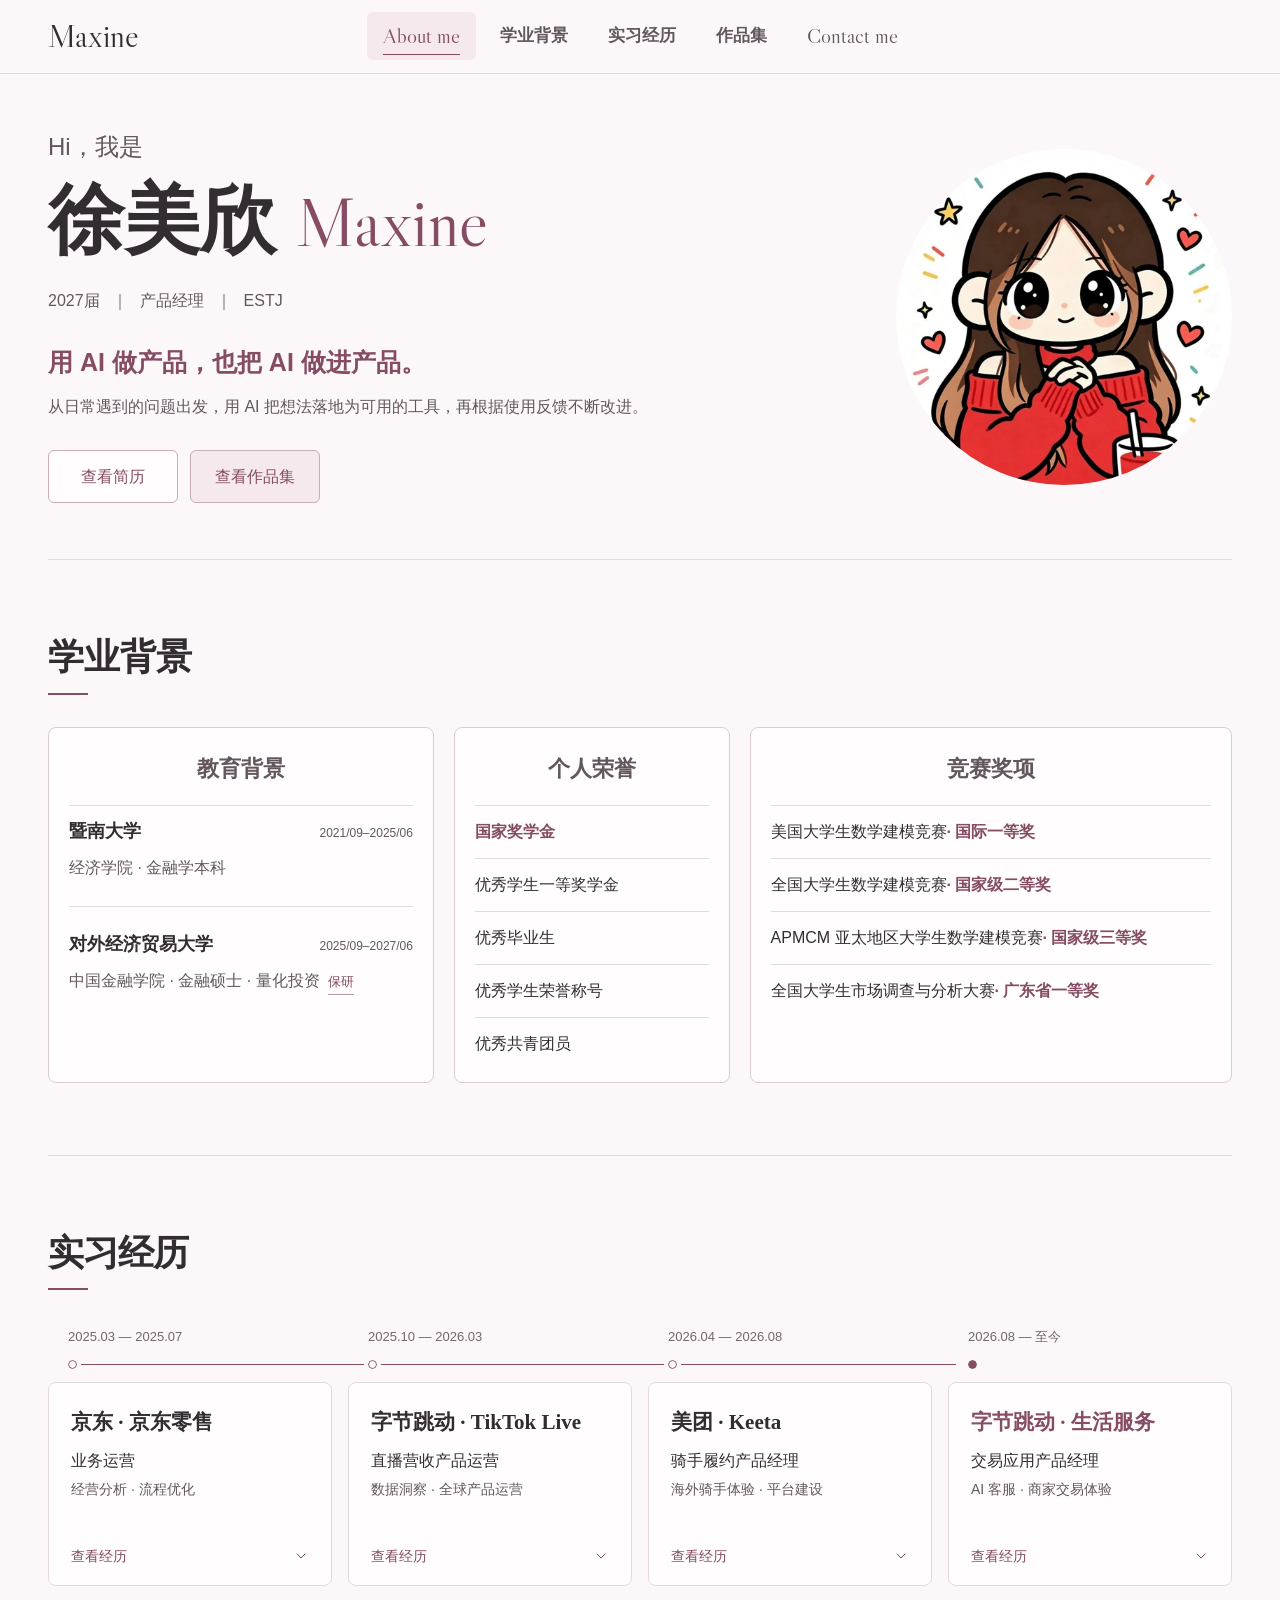
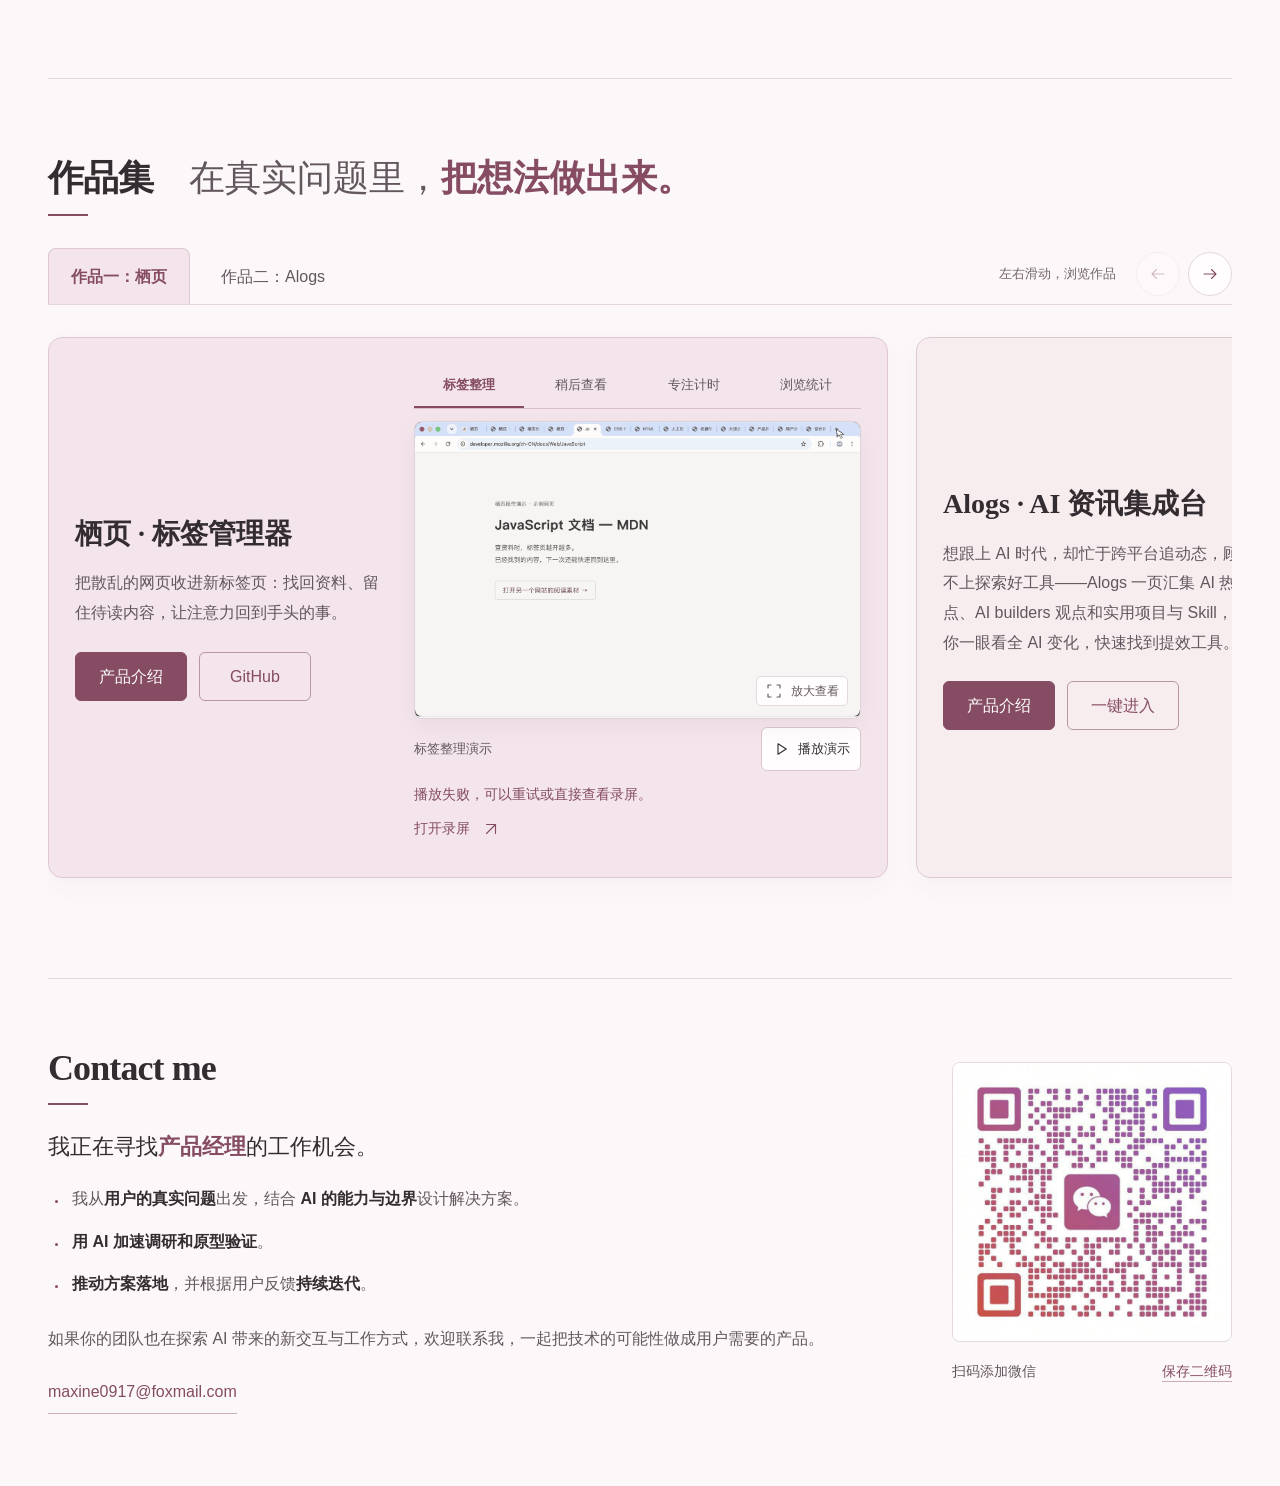
==== commit 21c55e83: "Publish Maxine's portfolio for public access Co-Authored-By: Claude Sonnet 4.6 noreply@anthropic.com" ====
--- a/index.html
+++ b/index.html
@@ -1,4 +1,4 @@
-<!DOCTYPE html><html lang="zh-CN"> <head><meta charset="UTF-8"><meta name="viewport" content="width=device-width, initial-scale=1"><meta name="description" content="徐美欣（Maxine），2027 届，求职 AI 产品经理正式岗位。用 AI 做产品，也把 AI 做进产品。"><meta name="theme-color" content="#fcf8f9"><link rel="canonical" href="https://maxine0917.github.io/"><meta property="og:type" content="website"><meta property="og:title" content="徐美欣 · Maxine｜产品经理作品集"><meta property="og:description" content="徐美欣（Maxine），2027 届，求职 AI 产品经理正式岗位。用 AI 做产品，也把 AI 做进产品。"><meta property="og:url" content="https://maxine0917.github.io/"><meta property="og:image" content="https://maxine0917.github.io/media/maxine-avatar.webp"><meta property="og:image:alt" content="徐美欣（Maxine）的个人头像"><meta name="twitter:card" content="summary"><link rel="icon" href="/maxine-mark.svg" type="image/svg+xml"><link rel="preload" href="/fonts/libre-caslon-display.ttf" as="font" type="font/ttf" crossorigin><title>徐美欣 · Maxine｜产品经理作品集</title><link rel="stylesheet" href="/_astro/_page_.dCjDSmIL.css" />
+<!DOCTYPE html><html lang="zh-CN"> <head><meta charset="UTF-8"><meta name="viewport" content="width=device-width, initial-scale=1"><meta name="description" content="徐美欣（Maxine），2027 届，求职 AI 产品经理正式岗位。用 AI 做产品，也把 AI 做进产品。"><meta name="theme-color" content="#fcf8f9"><link rel="canonical" href="https://maxine0917.github.io/"><meta property="og:type" content="website"><meta property="og:site_name" content="Maxine"><meta property="og:title" content="Maxine"><meta property="og:description" content="徐美欣（Maxine），2027 届，求职 AI 产品经理正式岗位。用 AI 做产品，也把 AI 做进产品。"><meta property="og:url" content="https://maxine0917.github.io/"><meta property="og:image" content="https://maxine0917.github.io/media/maxine-avatar.webp"><meta property="og:image:alt" content="徐美欣（Maxine）的个人头像"><meta name="twitter:card" content="summary"><link rel="icon" href="/maxine-mark.svg" type="image/svg+xml"><link rel="preload" href="/fonts/libre-caslon-display.ttf" as="font" type="font/ttf" crossorigin><title>Maxine</title><link rel="stylesheet" href="/_astro/_page_.dCjDSmIL.css" />
 <link rel="stylesheet" href="/_astro/_slug_.udagstoD.css" />
 <link rel="stylesheet" href="/_astro/index.Gxiu25Ig.css" />
 <style>.compact-demo[data-astro-cid-ijzayb5m] .demo-video-frame[data-astro-cid-ijzayb5m]{aspect-ratio:1.5;border-radius:8px}.compact-demo[data-astro-cid-ijzayb5m] .demo-toolbar[data-astro-cid-ijzayb5m]{flex-direction:row;align-items:center;gap:8px;padding-top:8px}.compact-demo-label[data-astro-cid-ijzayb5m]{font-size:13px;color:var(--secondary)}.compact-demo[data-astro-cid-ijzayb5m] .demo-play[data-astro-cid-ijzayb5m]{padding:6px 10px}.compact-demo[data-astro-cid-ijzayb5m] .demo-expand[data-astro-cid-ijzayb5m]>span[data-astro-cid-ijzayb5m]{padding:4px 8px}
--- a/_astro/_page_.dCjDSmIL.css
+++ b/_astro/_page_.dCjDSmIL.css
@@ -0,0 +1 @@
+*,:before,:after{box-sizing:border-box;border-width:0;border-style:solid;border-color:#e5e7eb}:before,:after{--tw-content: ""}html{line-height:1.5;-webkit-text-size-adjust:100%;-moz-tab-size:4;-o-tab-size:4;tab-size:4;font-family:ui-sans-serif,system-ui,-apple-system,BlinkMacSystemFont,Segoe UI,Roboto,Helvetica Neue,Arial,Noto Sans,sans-serif,"Apple Color Emoji","Segoe UI Emoji",Segoe UI Symbol,"Noto Color Emoji";font-feature-settings:normal;font-variation-settings:normal}body{margin:0;line-height:inherit}hr{height:0;color:inherit;border-top-width:1px}abbr:where([title]){-webkit-text-decoration:underline dotted;text-decoration:underline dotted}h1,h2,h3,h4,h5,h6{font-size:inherit;font-weight:inherit}a{color:inherit;text-decoration:inherit}b,strong{font-weight:bolder}code,kbd,samp,pre{font-family:ui-monospace,SFMono-Regular,Menlo,Monaco,Consolas,Liberation Mono,Courier New,monospace;font-size:1em}small{font-size:80%}sub,sup{font-size:75%;line-height:0;position:relative;vertical-align:baseline}sub{bottom:-.25em}sup{top:-.5em}table{text-indent:0;border-color:inherit;border-collapse:collapse}button,input,optgroup,select,textarea{font-family:inherit;font-feature-settings:inherit;font-variation-settings:inherit;font-size:100%;font-weight:inherit;line-height:inherit;color:inherit;margin:0;padding:0}button,select{text-transform:none}button,[type=button],[type=reset],[type=submit]{-webkit-appearance:button;background-color:transparent;background-image:none}:-moz-focusring{outline:auto}:-moz-ui-invalid{box-shadow:none}progress{vertical-align:baseline}::-webkit-inner-spin-button,::-webkit-outer-spin-button{height:auto}[type=search]{-webkit-appearance:textfield;outline-offset:-2px}::-webkit-search-decoration{-webkit-appearance:none}::-webkit-file-upload-button{-webkit-appearance:button;font:inherit}summary{display:list-item}blockquote,dl,dd,h1,h2,h3,h4,h5,h6,hr,figure,p,pre{margin:0}fieldset{margin:0;padding:0}legend{padding:0}ol,ul,menu{list-style:none;margin:0;padding:0}dialog{padding:0}textarea{resize:vertical}input::-moz-placeholder,textarea::-moz-placeholder{opacity:1;color:#9ca3af}input::placeholder,textarea::placeholder{opacity:1;color:#9ca3af}button,[role=button]{cursor:pointer}:disabled{cursor:default}img,svg,video,canvas,audio,iframe,embed,object{display:block;vertical-align:middle}img,video{max-width:100%;height:auto}[hidden]{display:none}:root,[data-theme]{background-color:var(--fallback-b1,oklch(var(--b1)/1));color:var(--fallback-bc,oklch(var(--bc)/1))}@supports not (color: oklch(0 0 0)){:root{color-scheme:light;--fallback-p: #491eff;--fallback-pc: #d4dbff;--fallback-s: #ff41c7;--fallback-sc: #fff9fc;--fallback-a: #00cfbd;--fallback-ac: #00100d;--fallback-n: #2b3440;--fallback-nc: #d7dde4;--fallback-b1: #ffffff;--fallback-b2: #e5e6e6;--fallback-b3: #e5e6e6;--fallback-bc: #1f2937;--fallback-in: #00b3f0;--fallback-inc: #000000;--fallback-su: #00ca92;--fallback-suc: #000000;--fallback-wa: #ffc22d;--fallback-wac: #000000;--fallback-er: #ff6f70;--fallback-erc: #000000}@media (prefers-color-scheme: dark){:root{color-scheme:dark;--fallback-p: #7582ff;--fallback-pc: #050617;--fallback-s: #ff71cf;--fallback-sc: #190211;--fallback-a: #00c7b5;--fallback-ac: #000e0c;--fallback-n: #2a323c;--fallback-nc: #a6adbb;--fallback-b1: #1d232a;--fallback-b2: #191e24;--fallback-b3: #15191e;--fallback-bc: #a6adbb;--fallback-in: #00b3f0;--fallback-inc: #000000;--fallback-su: #00ca92;--fallback-suc: #000000;--fallback-wa: #ffc22d;--fallback-wac: #000000;--fallback-er: #ff6f70;--fallback-erc: #000000}}}html{-webkit-tap-highlight-color:transparent}:root{color-scheme:light;--in: .7206 .191 231.6;--su: 64.8% .15 160;--wa: .8471 .199 83.87;--er: .7176 .221 22.18;--pc: .89824 .06192 275.75;--ac: .15352 .0368 183.61;--inc: 0 0 0;--suc: 0 0 0;--wac: 0 0 0;--erc: 0 0 0;--rounded-box: 1rem;--rounded-btn: .5rem;--rounded-badge: 1.9rem;--animation-btn: .25s;--animation-input: .2s;--btn-focus-scale: .95;--border-btn: 1px;--tab-border: 1px;--tab-radius: .5rem;--p: .4912 .3096 275.75;--s: .6971 .329 342.55;--sc: .9871 .0106 342.55;--a: .7676 .184 183.61;--n: .321785 .02476 255.701624;--nc: .894994 .011585 252.096176;--b1: 1 0 0;--b2: .961151 0 0;--b3: .924169 .00108 197.137559;--bc: .278078 .029596 256.847952}@media (prefers-color-scheme: dark){:root{color-scheme:dark;--in: .7206 .191 231.6;--su: 64.8% .15 160;--wa: .8471 .199 83.87;--er: .7176 .221 22.18;--pc: .13138 .0392 275.75;--sc: .1496 .052 342.55;--ac: .14902 .0334 183.61;--inc: 0 0 0;--suc: 0 0 0;--wac: 0 0 0;--erc: 0 0 0;--rounded-box: 1rem;--rounded-btn: .5rem;--rounded-badge: 1.9rem;--animation-btn: .25s;--animation-input: .2s;--btn-focus-scale: .95;--border-btn: 1px;--tab-border: 1px;--tab-radius: .5rem;--p: .6569 .196 275.75;--s: .748 .26 342.55;--a: .7451 .167 183.61;--n: .313815 .021108 254.139175;--nc: .746477 .0216 264.435964;--b1: .253267 .015896 252.417568;--b2: .232607 .013807 253.100675;--b3: .211484 .01165 254.087939;--bc: .746477 .0216 264.435964}}[data-theme=light]{color-scheme:light;--in: .7206 .191 231.6;--su: 64.8% .15 160;--wa: .8471 .199 83.87;--er: .7176 .221 22.18;--pc: .89824 .06192 275.75;--ac: .15352 .0368 183.61;--inc: 0 0 0;--suc: 0 0 0;--wac: 0 0 0;--erc: 0 0 0;--rounded-box: 1rem;--rounded-btn: .5rem;--rounded-badge: 1.9rem;--animation-btn: .25s;--animation-input: .2s;--btn-focus-scale: .95;--border-btn: 1px;--tab-border: 1px;--tab-radius: .5rem;--p: .4912 .3096 275.75;--s: .6971 .329 342.55;--sc: .9871 .0106 342.55;--a: .7676 .184 183.61;--n: .321785 .02476 255.701624;--nc: .894994 .011585 252.096176;--b1: 1 0 0;--b2: .961151 0 0;--b3: .924169 .00108 197.137559;--bc: .278078 .029596 256.847952}[data-theme=dark]{color-scheme:dark;--in: .7206 .191 231.6;--su: 64.8% .15 160;--wa: .8471 .199 83.87;--er: .7176 .221 22.18;--pc: .13138 .0392 275.75;--sc: .1496 .052 342.55;--ac: .14902 .0334 183.61;--inc: 0 0 0;--suc: 0 0 0;--wac: 0 0 0;--erc: 0 0 0;--rounded-box: 1rem;--rounded-btn: .5rem;--rounded-badge: 1.9rem;--animation-btn: .25s;--animation-input: .2s;--btn-focus-scale: .95;--border-btn: 1px;--tab-border: 1px;--tab-radius: .5rem;--p: .6569 .196 275.75;--s: .748 .26 342.55;--a: .7451 .167 183.61;--n: .313815 .021108 254.139175;--nc: .746477 .0216 264.435964;--b1: .253267 .015896 252.417568;--b2: .232607 .013807 253.100675;--b3: .211484 .01165 254.087939;--bc: .746477 .0216 264.435964}[data-theme=cupcake]{color-scheme:light;--in: .7206 .191 231.6;--su: 64.8% .15 160;--wa: .8471 .199 83.87;--er: .7176 .221 22.18;--pc: .152344 .017892 200.026556;--sc: .15787 .020249 356.29965;--ac: .158762 .029206 78.618794;--nc: .847148 .013247 313.189598;--inc: 0 0 0;--suc: 0 0 0;--wac: 0 0 0;--erc: 0 0 0;--rounded-box: 1rem;--rounded-badge: 1.9rem;--animation-btn: .25s;--animation-input: .2s;--btn-focus-scale: .95;--border-btn: 1px;--p: .76172 .089459 200.026556;--s: .789351 .101246 356.29965;--a: .793811 .146032 78.618794;--n: .235742 .066235 313.189598;--b1: .977882 .00418 56.375637;--b2: .939822 .007638 61.449292;--b3: .915861 .006811 53.440502;--bc: .235742 .066235 313.189598;--rounded-btn: 1.9rem;--tab-border: 2px;--tab-radius: .7rem}[data-theme=bumblebee]{color-scheme:light;--b2: .93 0 0;--b3: .86 0 0;--in: .7206 .191 231.6;--su: 64.8% .15 160;--wa: .8471 .199 83.87;--er: .7176 .221 22.18;--bc: .2 0 0;--ac: .16254 .0314 56.52;--nc: .8255 .015 281.99;--inc: 0 0 0;--suc: 0 0 0;--wac: 0 0 0;--erc: 0 0 0;--rounded-box: 1rem;--rounded-btn: .5rem;--rounded-badge: 1.9rem;--animation-btn: .25s;--animation-input: .2s;--btn-focus-scale: .95;--border-btn: 1px;--tab-border: 1px;--tab-radius: .5rem;--p: .8951 .2132 96.61;--pc: .3892 .046 96.61;--s: .8039 .194 70.76;--sc: .3938 .068 70.76;--a: .8127 .157 56.52;--n: .1275 .075 281.99;--b1: 1 0 0}[data-theme=emerald]{color-scheme:light;--b2: .93 0 0;--b3: .86 0 0;--in: .7206 .191 231.6;--su: 64.8% .15 160;--wa: .8471 .199 83.87;--er: .7176 .221 22.18;--inc: 0 0 0;--suc: 0 0 0;--wac: 0 0 0;--erc: 0 0 0;--rounded-box: 1rem;--rounded-btn: .5rem;--rounded-badge: 1.9rem;--border-btn: 1px;--tab-border: 1px;--tab-radius: .5rem;--p: .766626 .135433 153.450024;--pc: .333872 .040618 162.240129;--s: .613028 .202368 261.294233;--sc: 1 0 0;--a: .727725 .149783 33.200363;--ac: 0 0 0;--n: .355192 .032071 262.988584;--nc: .984625 .001706 247.838921;--b1: 1 0 0;--bc: .355192 .032071 262.988584;--animation-btn: 0;--animation-input: 0;--btn-focus-scale: 1}[data-theme=corporate]{color-scheme:light;--b2: .93 0 0;--b3: .86 0 0;--in: .7206 .191 231.6;--su: 64.8% .15 160;--wa: .8471 .199 83.87;--er: .7176 .221 22.18;--pc: .12078 .0456 269.1;--sc: .130739 .010951 256.688055;--ac: .153934 .022799 163.57888;--inc: 0 0 0;--suc: 0 0 0;--wac: 0 0 0;--erc: 0 0 0;--border-btn: 1px;--tab-border: 1px;--p: .6039 .228 269.1;--s: .653694 .054756 256.688055;--a: .769669 .113994 163.57888;--n: .223899 .031305 278.07229;--nc: .958796 .008588 247.915135;--b1: 1 0 0;--bc: .223899 .031305 278.07229;--rounded-box: .25rem;--rounded-btn: .125rem;--rounded-badge: .125rem;--tab-radius: .25rem;--animation-btn: 0;--animation-input: 0;--btn-focus-scale: 1}[data-theme=synthwave]{color-scheme:dark;--b2: .202941 .076211 287.835609;--b3: .187665 .070475 287.835609;--pc: .144421 .031903 342.009383;--sc: .156543 .02362 227.382405;--ac: .17608 .0412 93.72;--rounded-box: 1rem;--rounded-btn: .5rem;--rounded-badge: 1.9rem;--animation-btn: .25s;--animation-input: .2s;--btn-focus-scale: .95;--border-btn: 1px;--tab-border: 1px;--tab-radius: .5rem;--p: .722105 .159514 342.009383;--s: .782714 .118101 227.382405;--a: .8804 .206 93.72;--n: .255554 .103537 286.507967;--nc: .979365 .00819 301.358346;--b1: .218216 .081948 287.835609;--bc: .979365 .00819 301.358346;--in: .765197 .12273 231.831603;--inc: .235017 .096418 290.329844;--su: .860572 .115038 178.624677;--suc: .235017 .096418 290.329844;--wa: .85531 .122117 93.722227;--wac: .235017 .096418 290.329844;--er: .737005 .121339 32.639257;--erc: .235017 .096418 290.329844}[data-theme=retro]{color-scheme:light;--inc: .90923 .043042 262.880917;--suc: .12541 .033982 149.213788;--wac: .133168 .031484 58.31834;--erc: .13144 .0398 27.33;--animation-btn: .25s;--animation-input: .2s;--btn-focus-scale: .95;--border-btn: 1px;--tab-border: 1px;--p: .768664 .104092 22.664655;--pc: .265104 .006243 .522862;--s: .807415 .052534 159.094608;--sc: .265104 .006243 .522862;--a: .703919 .125455 52.953428;--ac: .265104 .006243 .522862;--n: .284181 .009519 355.534017;--nc: .925604 .025113 89.217311;--b1: .916374 .034554 90.51575;--b2: .882722 .049418 91.774344;--b3: .84133 .065952 90.856665;--bc: .265104 .006243 .522862;--in: .54615 .215208 262.880917;--su: .627052 .169912 149.213788;--wa: .66584 .157422 58.31834;--er: .6572 .199 27.33;--rounded-box: .4rem;--rounded-btn: .4rem;--rounded-badge: .4rem;--tab-radius: .4rem}[data-theme=cyberpunk]{color-scheme:light;--b2: .878943 .16647 104.32;--b3: .812786 .15394 104.32;--in: .7206 .191 231.6;--su: 64.8% .15 160;--wa: .8471 .199 83.87;--er: .7176 .221 22.18;--bc: .18902 .0358 104.32;--pc: .14844 .0418 6.35;--sc: .16666 .0368 204.72;--ac: .14372 .04352 310.43;--inc: 0 0 0;--suc: 0 0 0;--wac: 0 0 0;--erc: 0 0 0;--animation-btn: .25s;--animation-input: .2s;--btn-focus-scale: .95;--border-btn: 1px;--tab-border: 1px;font-family:ui-monospace,SFMono-Regular,Menlo,Monaco,Consolas,Liberation Mono,Courier New,monospace;--p: .7422 .209 6.35;--s: .8333 .184 204.72;--a: .7186 .2176 310.43;--n: .2304 .065 269.31;--nc: .9451 .179 104.32;--b1: .9451 .179 104.32;--rounded-box: 0;--rounded-btn: 0;--rounded-badge: 0;--tab-radius: 0}[data-theme=valentine]{color-scheme:light;--b2: .880567 .024834 337.06289;--b3: .814288 .022964 337.06289;--pc: .137239 .030755 15.066527;--sc: .143942 .029258 293.189609;--ac: .142537 .014961 197.828857;--inc: .90923 .043042 262.880917;--suc: .12541 .033982 149.213788;--wac: .133168 .031484 58.31834;--erc: .14614 .0414 27.33;--rounded-box: 1rem;--rounded-badge: 1.9rem;--animation-btn: .25s;--animation-input: .2s;--btn-focus-scale: .95;--border-btn: 1px;--tab-border: 1px;--p: .686197 .153774 15.066527;--s: .71971 .14629 293.189609;--a: .712685 .074804 197.828857;--n: .546053 .143342 358.004839;--nc: .902701 .037202 336.955191;--b1: .946846 .026703 337.06289;--bc: .373085 .081131 4.606426;--in: .54615 .215208 262.880917;--su: .627052 .169912 149.213788;--wa: .66584 .157422 58.31834;--er: .7307 .207 27.33;--rounded-btn: 1.9rem;--tab-radius: .7rem}[data-theme=halloween]{color-scheme:dark;--b2: .230416 0 0;--b3: .213072 0 0;--bc: .849552 0 0;--sc: .89196 .0496 305.03;--nc: .848742 .009322 65.681484;--inc: .90923 .043042 262.880917;--suc: .12541 .033982 149.213788;--wac: .133168 .031484 58.31834;--erc: .13144 .0398 27.33;--rounded-box: 1rem;--rounded-btn: .5rem;--rounded-badge: 1.9rem;--animation-btn: .25s;--animation-input: .2s;--btn-focus-scale: .95;--border-btn: 1px;--tab-border: 1px;--tab-radius: .5rem;--p: .7748 .204 60.62;--pc: .196935 .004671 196.779412;--s: .4598 .248 305.03;--a: .648 .223 136.073479;--ac: 0 0 0;--n: .24371 .046608 65.681484;--b1: .247759 0 0;--in: .54615 .215208 262.880917;--su: .627052 .169912 149.213788;--wa: .66584 .157422 58.31834;--er: .6572 .199 27.33}[data-theme=garden]{color-scheme:light;--b2: .864453 .002011 17.197414;--b3: .799386 .00186 17.197414;--in: .7206 .191 231.6;--su: 64.8% .15 160;--wa: .8471 .199 83.87;--er: .7176 .221 22.18;--sc: .89699 .022197 355.095988;--ac: .112547 .010859 154.390187;--inc: 0 0 0;--suc: 0 0 0;--wac: 0 0 0;--erc: 0 0 0;--rounded-box: 1rem;--rounded-btn: .5rem;--rounded-badge: 1.9rem;--animation-btn: .25s;--animation-input: .2s;--btn-focus-scale: .95;--border-btn: 1px;--tab-border: 1px;--tab-radius: .5rem;--p: .6245 .278 3.83636;--pc: 1 0 0;--s: .484952 .110985 355.095988;--a: .562735 .054297 154.390187;--n: .241559 .049362 89.070594;--nc: .929519 .002163 17.197414;--b1: .929519 .002163 17.197414;--bc: .169617 .001664 17.32068}[data-theme=forest]{color-scheme:dark;--b2: .17522 .007709 17.911578;--b3: .162032 .007129 17.911578;--in: .7206 .191 231.6;--su: 64.8% .15 160;--wa: .8471 .199 83.87;--er: .7176 .221 22.18;--bc: .837682 .001658 17.911578;--sc: .139553 .027077 168.327128;--ac: .141257 .02389 185.713193;--nc: .861397 .007806 171.364646;--inc: 0 0 0;--suc: 0 0 0;--wac: 0 0 0;--erc: 0 0 0;--rounded-box: 1rem;--rounded-badge: 1.9rem;--animation-btn: .25s;--animation-input: .2s;--btn-focus-scale: .95;--border-btn: 1px;--tab-border: 1px;--tab-radius: .5rem;--p: .686283 .185567 148.958922;--pc: 0 0 0;--s: .697764 .135385 168.327128;--a: .706285 .119451 185.713193;--n: .306985 .039032 171.364646;--b1: .188409 .00829 17.911578;--rounded-btn: 1.9rem}[data-theme=aqua]{color-scheme:dark;--b2: .453464 .118611 261.181672;--b3: .419333 .109683 261.181672;--bc: .897519 .025508 261.181672;--sc: .121365 .02175 309.782946;--ac: .186854 .020445 94.555431;--nc: .122124 .023402 243.760661;--inc: .90923 .043042 262.880917;--suc: .12541 .033982 149.213788;--wac: .133168 .031484 58.31834;--erc: .1479 .038 27.33;--rounded-box: 1rem;--rounded-btn: .5rem;--rounded-badge: 1.9rem;--animation-btn: .25s;--animation-input: .2s;--btn-focus-scale: .95;--border-btn: 1px;--tab-border: 1px;--tab-radius: .5rem;--p: .856617 .14498 198.6458;--pc: .401249 .068266 197.603872;--s: .606827 .108752 309.782946;--a: .934269 .102225 94.555431;--n: .610622 .117009 243.760661;--b1: .487596 .127539 261.181672;--in: .54615 .215208 262.880917;--su: .627052 .169912 149.213788;--wa: .66584 .157422 58.31834;--er: .7395 .19 27.33}[data-theme=lofi]{color-scheme:light;--inc: .15908 .0206 205.9;--suc: .18026 .0306 164.14;--wac: .17674 .027 79.94;--erc: .15732 .03 28.47;--border-btn: 1px;--tab-border: 1px;--p: .159066 0 0;--pc: 1 0 0;--s: .21455 .001566 17.278957;--sc: 1 0 0;--a: .268618 0 0;--ac: 1 0 0;--n: 0 0 0;--nc: 1 0 0;--b1: 1 0 0;--b2: .961151 0 0;--b3: .92268 .001082 17.17934;--bc: 0 0 0;--in: .7954 .103 205.9;--su: .9013 .153 164.14;--wa: .8837 .135 79.94;--er: .7866 .15 28.47;--rounded-box: .25rem;--rounded-btn: .125rem;--rounded-badge: .125rem;--tab-radius: .125rem;--animation-btn: 0;--animation-input: 0;--btn-focus-scale: 1}[data-theme=pastel]{color-scheme:light;--in: .7206 .191 231.6;--su: 64.8% .15 160;--wa: .8471 .199 83.87;--er: .7176 .221 22.18;--bc: .2 0 0;--pc: .166166 .006979 316.8737;--sc: .176153 .009839 8.688364;--ac: .178419 .012056 170.923263;--nc: .142681 .014702 228.183906;--inc: 0 0 0;--suc: 0 0 0;--wac: 0 0 0;--erc: 0 0 0;--rounded-box: 1rem;--rounded-badge: 1.9rem;--animation-btn: .25s;--animation-input: .2s;--btn-focus-scale: .95;--border-btn: 1px;--tab-border: 1px;--p: .830828 .034896 316.8737;--s: .880763 .049197 8.688364;--a: .892096 .06028 170.923263;--n: .713406 .07351 228.183906;--b1: 1 0 0;--b2: .984625 .001706 247.838921;--b3: .871681 .009339 258.338227;--rounded-btn: 1.9rem;--tab-radius: .7rem}[data-theme=fantasy]{color-scheme:light;--b2: .93 0 0;--b3: .86 0 0;--in: .7206 .191 231.6;--su: 64.8% .15 160;--wa: .8471 .199 83.87;--er: .7176 .221 22.18;--pc: .8749 .0378 325.02;--sc: .90784 .0324 241.36;--ac: .15196 .0408 56.72;--nc: .855616 .005919 256.847952;--inc: 0 0 0;--suc: 0 0 0;--wac: 0 0 0;--erc: 0 0 0;--rounded-box: 1rem;--rounded-btn: .5rem;--rounded-badge: 1.9rem;--animation-btn: .25s;--animation-input: .2s;--btn-focus-scale: .95;--border-btn: 1px;--tab-border: 1px;--tab-radius: .5rem;--p: .3745 .189 325.02;--s: .5392 .162 241.36;--a: .7598 .204 56.72;--n: .278078 .029596 256.847952;--b1: 1 0 0;--bc: .278078 .029596 256.847952}[data-theme=wireframe]{color-scheme:light;--bc: .2 0 0;--pc: .156521 0 0;--sc: .156521 0 0;--ac: .156521 0 0;--nc: .188014 0 0;--inc: .890403 .062643 264.052021;--suc: .90395 .035372 142.495339;--wac: .141626 .019994 108.702381;--erc: .125591 .051537 29.233885;--animation-btn: .25s;--animation-input: .2s;--btn-focus-scale: .95;--border-btn: 1px;--tab-border: 1px;font-family:Chalkboard,comic sans ms,"sans-serif";--p: .782604 0 0;--s: .782604 0 0;--a: .782604 0 0;--n: .94007 0 0;--b1: 1 0 0;--b2: .949119 0 0;--b3: .897547 0 0;--in: .452014 .313214 264.052021;--su: .519752 .176858 142.495339;--wa: .708131 .099969 108.702381;--er: .627955 .257683 29.233885;--rounded-box: .2rem;--rounded-btn: .2rem;--rounded-badge: .2rem;--tab-radius: .2rem}[data-theme=black]{color-scheme:dark;--pc: .86736 0 0;--sc: .86736 0 0;--ac: .86736 0 0;--nc: .86736 0 0;--inc: .890403 .062643 264.052021;--suc: .90395 .035372 142.495339;--wac: .193597 .042201 109.769232;--erc: .125591 .051537 29.233885;--border-btn: 1px;--tab-border: 1px;--p: .336799 0 0;--s: .336799 0 0;--a: .336799 0 0;--b1: 0 0 0;--b2: .191251 0 0;--b3: .268618 0 0;--bc: .876096 0 0;--n: .336799 0 0;--in: .452014 .313214 264.052021;--su: .519752 .176858 142.495339;--wa: .967983 .211006 109.769232;--er: .627955 .257683 29.233885;--rounded-box: 0;--rounded-btn: 0;--rounded-badge: 0;--animation-btn: 0;--animation-input: 0;--btn-focus-scale: 1;--tab-radius: 0}[data-theme=luxury]{color-scheme:dark;--pc: .2 0 0;--sc: .855163 .012821 261.069149;--ac: .873349 .010348 338.82597;--inc: .158122 .024356 237.133883;--suc: .156239 .038579 132.154381;--wac: .172255 .027305 102.89115;--erc: .143506 .035271 22.568916;--rounded-box: 1rem;--rounded-btn: .5rem;--rounded-badge: 1.9rem;--animation-btn: .25s;--animation-input: .2s;--btn-focus-scale: .95;--border-btn: 1px;--tab-border: 1px;--tab-radius: .5rem;--p: 1 0 0;--s: .275815 .064106 261.069149;--a: .366744 .051741 338.82597;--n: .2427 .057015 59.825019;--nc: .932033 .089631 90.861683;--b1: .140765 .004386 285.822869;--b2: .202191 .004211 308.22937;--b3: .298961 .003818 308.318612;--bc: .756879 .123666 76.890484;--in: .790612 .121778 237.133883;--su: .781197 .192894 132.154381;--wa: .861274 .136524 102.89115;--er: .717531 .176357 22.568916}[data-theme=dracula]{color-scheme:dark;--b2: .268053 .020556 277.508664;--b3: .247877 .019009 277.508664;--pc: .150922 .036614 346.812432;--sc: .148405 .029709 301.883095;--ac: .166785 .024826 66.558491;--nc: .878891 .006515 275.524078;--inc: .176526 .018676 212.846491;--suc: .174199 .043903 148.024881;--wac: .191068 .026849 112.757109;--erc: .136441 .041266 24.430965;--rounded-box: 1rem;--rounded-btn: .5rem;--rounded-badge: 1.9rem;--animation-btn: .25s;--animation-input: .2s;--btn-focus-scale: .95;--border-btn: 1px;--tab-border: 1px;--tab-radius: .5rem;--p: .754611 .18307 346.812432;--s: .742023 .148546 301.883095;--a: .833927 .124132 66.558491;--n: .394456 .032576 275.524078;--b1: .288229 .022103 277.508664;--bc: .977477 .007913 106.545019;--in: .88263 .09338 212.846491;--su: .870995 .219516 148.024881;--wa: .955338 .134246 112.757109;--er: .682204 .206328 24.430965}[data-theme=cmyk]{color-scheme:light;--b2: .93 0 0;--b3: .86 0 0;--bc: .2 0 0;--pc: .143544 .02666 239.443325;--sc: .128953 .040552 359.339283;--ac: .188458 .037948 105.306968;--nc: .843557 0 0;--inc: .136952 .0189 217.284104;--suc: .893898 .032505 321.406278;--wac: .142473 .031969 52.023412;--erc: .124027 .041677 28.717543;--rounded-box: 1rem;--rounded-btn: .5rem;--rounded-badge: 1.9rem;--animation-btn: .25s;--animation-input: .2s;--btn-focus-scale: .95;--border-btn: 1px;--tab-border: 1px;--tab-radius: .5rem;--p: .717722 .133298 239.443325;--s: .644766 .202758 359.339283;--a: .942289 .189741 105.306968;--n: .217787 0 0;--b1: 1 0 0;--in: .684759 .094499 217.284104;--su: .46949 .162524 321.406278;--wa: .712364 .159843 52.023412;--er: .620133 .208385 28.717543}[data-theme=autumn]{color-scheme:light;--b2: .891077 0 0;--b3: .824006 0 0;--bc: .191629 0 0;--pc: .881446 .032232 17.530175;--sc: .123353 .033821 23.865865;--ac: .146851 .018999 60.729616;--nc: .908734 .007475 51.902819;--inc: .138449 .019596 207.284192;--suc: .12199 .016032 174.616213;--wac: .140163 .032982 56.844303;--erc: .90614 .0482 24.16;--rounded-box: 1rem;--rounded-btn: .5rem;--rounded-badge: 1.9rem;--animation-btn: .25s;--animation-input: .2s;--btn-focus-scale: .95;--border-btn: 1px;--tab-border: 1px;--tab-radius: .5rem;--p: .407232 .16116 17.530175;--s: .616763 .169105 23.865865;--a: .734253 .094994 60.729616;--n: .543672 .037374 51.902819;--b1: .958147 0 0;--in: .692245 .097979 207.284192;--su: .609951 .080159 174.616213;--wa: .700817 .164909 56.844303;--er: .5307 .241 24.16}[data-theme=business]{color-scheme:dark;--b2: .226487 0 0;--b3: .20944 0 0;--bc: .848707 0 0;--pc: .883407 .019811 251.473931;--sc: .128185 .005481 229.389418;--ac: .134542 .033545 35.791525;--nc: .854882 .00265 253.041249;--inc: .125233 .028702 240.033697;--suc: .140454 .018919 156.59611;--wac: .154965 .023141 81.519177;--erc: .903221 .029356 29.674507;--animation-btn: .25s;--animation-input: .2s;--btn-focus-scale: .95;--border-btn: 1px;--tab-border: 1px;--tab-radius: .5rem;--p: .417036 .099057 251.473931;--s: .640924 .027405 229.389418;--a: .67271 .167726 35.791525;--n: .27441 .01325 253.041249;--b1: .243535 0 0;--in: .626163 .143511 240.033697;--su: .702268 .094594 156.59611;--wa: .774824 .115704 81.519177;--er: .516105 .14678 29.674507;--rounded-box: .25rem;--rounded-btn: .125rem;--rounded-badge: .125rem}[data-theme=acid]{color-scheme:light;--b2: .916146 0 0;--b3: .847189 0 0;--bc: .197021 0 0;--pc: .1438 .0714 330.759573;--sc: .14674 .0448 48.250878;--ac: .18556 .0528 122.962951;--nc: .84262 .0256 278.68;--inc: .12144 .0454 252.05;--suc: .17144 .0532 158.53;--wac: .18202 .0424 100.5;--erc: .12968 .0586 29.349188;--animation-btn: .25s;--animation-input: .2s;--btn-focus-scale: .95;--border-btn: 1px;--tab-border: 1px;--p: .719 .357 330.759573;--s: .7337 .224 48.250878;--a: .9278 .264 122.962951;--n: .2131 .128 278.68;--b1: .985104 0 0;--in: .6072 .227 252.05;--su: .8572 .266 158.53;--wa: .9101 .212 100.5;--er: .6484 .293 29.349188;--rounded-box: 1.25rem;--rounded-btn: 1rem;--rounded-badge: 1rem;--tab-radius: .7rem}[data-theme=lemonade]{color-scheme:light;--b2: .918003 .0186 123.72;--b3: .848906 .0172 123.72;--bc: .19742 .004 123.72;--pc: .11784 .0398 134.6;--sc: .1555 .0392 111.09;--ac: .17078 .0402 100.73;--nc: .86196 .015 108.6;--inc: .17238 .0094 224.14;--suc: .17238 .0094 157.85;--wac: .17238 .0094 102.15;--erc: .17238 .0094 25.85;--rounded-box: 1rem;--rounded-btn: .5rem;--rounded-badge: 1.9rem;--animation-btn: .25s;--animation-input: .2s;--btn-focus-scale: .95;--border-btn: 1px;--tab-border: 1px;--tab-radius: .5rem;--p: .5892 .199 134.6;--s: .7775 .196 111.09;--a: .8539 .201 100.73;--n: .3098 .075 108.6;--b1: .9871 .02 123.72;--in: .8619 .047 224.14;--su: .8619 .047 157.85;--wa: .8619 .047 102.15;--er: .8619 .047 25.85}[data-theme=night]{color-scheme:dark;--b2: .193144 .037037 265.754874;--b3: .178606 .034249 265.754874;--bc: .841536 .007965 265.754874;--pc: .150703 .027798 232.66148;--sc: .136023 .031661 276.934902;--ac: .144721 .035244 350.048739;--nc: .855899 .00737 260.030984;--suc: .156904 .026506 181.911977;--wac: .166486 .027912 82.95003;--erc: .143572 .034051 13.11834;--rounded-box: 1rem;--rounded-btn: .5rem;--rounded-badge: 1.9rem;--animation-btn: .25s;--animation-input: .2s;--btn-focus-scale: .95;--border-btn: 1px;--tab-border: 1px;--tab-radius: .5rem;--p: .753513 .138989 232.66148;--s: .680113 .158303 276.934902;--a: .723603 .176218 350.048739;--n: .279495 .036848 260.030984;--b1: .207682 .039824 265.754874;--in: .684553 .148062 237.25135;--inc: 0 0 0;--su: .78452 .132529 181.911977;--wa: .832428 .139558 82.95003;--er: .717858 .170255 13.11834}[data-theme=coffee]{color-scheme:dark;--b2: .201585 .021457 329.708637;--b3: .186412 .019842 329.708637;--pc: .143993 .024765 62.756393;--sc: .86893 .00597 199.19444;--ac: .885243 .014881 224.389184;--nc: .833022 .003149 326.261446;--inc: .15898 .012774 184.558367;--suc: .149445 .014491 131.116276;--wac: .176301 .028162 87.722413;--erc: .154637 .025644 31.871922;--rounded-box: 1rem;--rounded-btn: .5rem;--rounded-badge: 1.9rem;--animation-btn: .25s;--animation-input: .2s;--btn-focus-scale: .95;--border-btn: 1px;--tab-border: 1px;--tab-radius: .5rem;--p: .719967 .123825 62.756393;--s: .34465 .029849 199.19444;--a: .426213 .074405 224.389184;--n: .165109 .015743 326.261446;--b1: .216758 .023072 329.708637;--bc: .723547 .092794 79.129387;--in: .794902 .063869 184.558367;--su: .747224 .072456 131.116276;--wa: .881503 .140812 87.722413;--er: .773187 .12822 31.871922}[data-theme=winter]{color-scheme:light;--pc: .91372 .051 257.57;--sc: .885103 .03222 282.339433;--ac: .11988 .038303 335.171434;--nc: .839233 .012704 257.651965;--inc: .176255 .017178 214.515264;--suc: .160988 .015404 197.823719;--wac: .178345 .009167 71.47031;--erc: .146185 .022037 20.076293;--rounded-box: 1rem;--rounded-btn: .5rem;--rounded-badge: 1.9rem;--animation-btn: .25s;--animation-input: .2s;--btn-focus-scale: .95;--border-btn: 1px;--tab-border: 1px;--tab-radius: .5rem;--p: .5686 .255 257.57;--s: .425516 .161098 282.339433;--a: .599398 .191515 335.171434;--n: .196166 .063518 257.651965;--b1: 1 0 0;--b2: .974663 .011947 259.822565;--b3: .932686 .016223 262.751375;--bc: .418869 .053885 255.824911;--in: .881275 .085888 214.515264;--su: .804941 .077019 197.823719;--wa: .891725 .045833 71.47031;--er: .730926 .110185 20.076293}[data-theme=dim]{color-scheme:dark;--pc: .172267 .028331 139.549991;--sc: .146752 .033181 35.353059;--ac: .148459 .026728 311.37924;--inc: .172157 .028409 206.182959;--suc: .172343 .028437 166.534048;--wac: .172327 .028447 94.818679;--erc: .164838 .019914 33.756357;--rounded-box: 1rem;--rounded-btn: .5rem;--rounded-badge: 1.9rem;--animation-btn: .25s;--animation-input: .2s;--btn-focus-scale: .95;--border-btn: 1px;--tab-border: 1px;--tab-radius: .5rem;--p: .861335 .141656 139.549991;--s: .733759 .165904 35.353059;--a: .742296 .133641 311.37924;--n: .247311 .020483 264.094728;--nc: .829011 .031335 222.959324;--b1: .308577 .023243 264.149498;--b2: .280368 .01983 264.182074;--b3: .263469 .018403 262.177739;--bc: .829011 .031335 222.959324;--in: .860785 .142046 206.182959;--su: .861717 .142187 166.534048;--wa: .861634 .142236 94.818679;--er: .824189 .09957 33.756357}[data-theme=nord]{color-scheme:light;--pc: .118872 .015449 254.027774;--sc: .139303 .011822 248.687186;--ac: .154929 .01245 217.469017;--inc: .138414 .012499 332.664922;--suc: .153654 .01498 131.063061;--wac: .170972 .017847 84.093335;--erc: .12122 .024119 15.341883;--animation-btn: .25s;--animation-input: .2s;--btn-focus-scale: .95;--border-btn: 1px;--tab-border: 1px;--p: .594359 .077246 254.027774;--s: .696516 .059108 248.687186;--a: .774643 .062249 217.469017;--n: .45229 .035214 264.1312;--nc: .899258 .016374 262.749256;--b1: .951276 .007445 260.731539;--b2: .932996 .010389 261.788485;--b3: .899258 .016374 262.749256;--bc: .324374 .022945 264.182036;--in: .692072 .062496 332.664922;--su: .76827 .074899 131.063061;--wa: .854862 .089234 84.093335;--er: .6061 .120594 15.341883;--rounded-box: .4rem;--rounded-btn: .2rem;--rounded-badge: .4rem;--tab-radius: .2rem}[data-theme=sunset]{color-scheme:dark;--pc: .149408 .031656 39.94703;--sc: .145075 .035531 2.72034;--ac: .142589 .033336 299.844533;--inc: .171119 .017054 206.015183;--suc: .171122 .017172 144.77874;--wac: .171139 .016961 74.427797;--erc: .171023 .015778 16.886379;--animation-btn: .25s;--animation-input: .2s;--btn-focus-scale: .95;--border-btn: 1px;--tab-border: 1px;--p: .747039 .158278 39.94703;--s: .725375 .177654 2.72034;--a: .712947 .166678 299.844533;--n: .26 .019 237.69;--nc: .7 .019 237.69;--b1: .22 .019 237.69;--b2: .2 .019 237.69;--b3: .18 .019 237.69;--bc: .773835 .043586 245.096534;--in: .855596 .085271 206.015183;--su: .855609 .08586 144.77874;--wa: .855695 .084806 74.427797;--er: .855116 .07889 16.886379;--rounded-box: 1.2rem;--rounded-btn: .8rem;--rounded-badge: .4rem;--tab-radius: .7rem}*,:before,:after{--tw-border-spacing-x: 0;--tw-border-spacing-y: 0;--tw-translate-x: 0;--tw-translate-y: 0;--tw-rotate: 0;--tw-skew-x: 0;--tw-skew-y: 0;--tw-scale-x: 1;--tw-scale-y: 1;--tw-pan-x: ;--tw-pan-y: ;--tw-pinch-zoom: ;--tw-scroll-snap-strictness: proximity;--tw-gradient-from-position: ;--tw-gradient-via-position: ;--tw-gradient-to-position: ;--tw-ordinal: ;--tw-slashed-zero: ;--tw-numeric-figure: ;--tw-numeric-spacing: ;--tw-numeric-fraction: ;--tw-ring-inset: ;--tw-ring-offset-width: 0px;--tw-ring-offset-color: #fff;--tw-ring-color: rgb(59 130 246 / .5);--tw-ring-offset-shadow: 0 0 #0000;--tw-ring-shadow: 0 0 #0000;--tw-shadow: 0 0 #0000;--tw-shadow-colored: 0 0 #0000;--tw-blur: ;--tw-brightness: ;--tw-contrast: ;--tw-grayscale: ;--tw-hue-rotate: ;--tw-invert: ;--tw-saturate: ;--tw-sepia: ;--tw-drop-shadow: ;--tw-backdrop-blur: ;--tw-backdrop-brightness: ;--tw-backdrop-contrast: ;--tw-backdrop-grayscale: ;--tw-backdrop-hue-rotate: ;--tw-backdrop-invert: ;--tw-backdrop-opacity: ;--tw-backdrop-saturate: ;--tw-backdrop-sepia: }::backdrop{--tw-border-spacing-x: 0;--tw-border-spacing-y: 0;--tw-translate-x: 0;--tw-translate-y: 0;--tw-rotate: 0;--tw-skew-x: 0;--tw-skew-y: 0;--tw-scale-x: 1;--tw-scale-y: 1;--tw-pan-x: ;--tw-pan-y: ;--tw-pinch-zoom: ;--tw-scroll-snap-strictness: proximity;--tw-gradient-from-position: ;--tw-gradient-via-position: ;--tw-gradient-to-position: ;--tw-ordinal: ;--tw-slashed-zero: ;--tw-numeric-figure: ;--tw-numeric-spacing: ;--tw-numeric-fraction: ;--tw-ring-inset: ;--tw-ring-offset-width: 0px;--tw-ring-offset-color: #fff;--tw-ring-color: rgb(59 130 246 / .5);--tw-ring-offset-shadow: 0 0 #0000;--tw-ring-shadow: 0 0 #0000;--tw-shadow: 0 0 #0000;--tw-shadow-colored: 0 0 #0000;--tw-blur: ;--tw-brightness: ;--tw-contrast: ;--tw-grayscale: ;--tw-hue-rotate: ;--tw-invert: ;--tw-saturate: ;--tw-sepia: ;--tw-drop-shadow: ;--tw-backdrop-blur: ;--tw-backdrop-brightness: ;--tw-backdrop-contrast: ;--tw-backdrop-grayscale: ;--tw-backdrop-hue-rotate: ;--tw-backdrop-invert: ;--tw-backdrop-opacity: ;--tw-backdrop-saturate: ;--tw-backdrop-sepia: }.prose{color:var(--tw-prose-body);max-width:65ch}.prose :where(p):not(:where([class~=not-prose],[class~=not-prose] *)){margin-top:1.25em;margin-bottom:1.25em}.prose :where([class~=lead]):not(:where([class~=not-prose],[class~=not-prose] *)){color:var(--tw-prose-lead);font-size:1.25em;line-height:1.6;margin-top:1.2em;margin-bottom:1.2em}.prose :where(a):not(:where([class~=not-prose],[class~=not-prose] *)){color:var(--tw-prose-links);text-decoration:underline;font-weight:500}.prose :where(strong):not(:where([class~=not-prose],[class~=not-prose] *)){color:var(--tw-prose-bold);font-weight:600}.prose :where(a strong):not(:where([class~=not-prose],[class~=not-prose] *)){color:inherit}.prose :where(blockquote strong):not(:where([class~=not-prose],[class~=not-prose] *)){color:inherit}.prose :where(thead th strong):not(:where([class~=not-prose],[class~=not-prose] *)){color:inherit}.prose :where(ol):not(:where([class~=not-prose],[class~=not-prose] *)){list-style-type:decimal;margin-top:1.25em;margin-bottom:1.25em;padding-left:1.625em}.prose :where(ol[type=A]):not(:where([class~=not-prose],[class~=not-prose] *)){list-style-type:upper-alpha}.prose :where(ol[type=a]):not(:where([class~=not-prose],[class~=not-prose] *)){list-style-type:lower-alpha}.prose :where(ol[type=A s]):not(:where([class~=not-prose],[class~=not-prose] *)){list-style-type:upper-alpha}.prose :where(ol[type=a s]):not(:where([class~=not-prose],[class~=not-prose] *)){list-style-type:lower-alpha}.prose :where(ol[type=I]):not(:where([class~=not-prose],[class~=not-prose] *)){list-style-type:upper-roman}.prose :where(ol[type=i]):not(:where([class~=not-prose],[class~=not-prose] *)){list-style-type:lower-roman}.prose :where(ol[type=I s]):not(:where([class~=not-prose],[class~=not-prose] *)){list-style-type:upper-roman}.prose :where(ol[type=i s]):not(:where([class~=not-prose],[class~=not-prose] *)){list-style-type:lower-roman}.prose :where(ol[type="1"]):not(:where([class~=not-prose],[class~=not-prose] *)){list-style-type:decimal}.prose :where(ul):not(:where([class~=not-prose],[class~=not-prose] *)){list-style-type:disc;margin-top:1.25em;margin-bottom:1.25em;padding-left:1.625em}.prose :where(ol>li):not(:where([class~=not-prose],[class~=not-prose] *))::marker{font-weight:400;color:var(--tw-prose-counters)}.prose :where(ul>li):not(:where([class~=not-prose],[class~=not-prose] *))::marker{color:var(--tw-prose-bullets)}.prose :where(dt):not(:where([class~=not-prose],[class~=not-prose] *)){color:var(--tw-prose-headings);font-weight:600;margin-top:1.25em}.prose :where(hr):not(:where([class~=not-prose],[class~=not-prose] *)){border-color:var(--tw-prose-hr);border-top-width:1px;margin-top:3em;margin-bottom:3em}.prose :where(blockquote):not(:where([class~=not-prose],[class~=not-prose] *)){font-weight:500;font-style:italic;color:var(--tw-prose-quotes);border-left-width:.25rem;border-left-color:var(--tw-prose-quote-borders);quotes:"“""”""‘""’";margin-top:1.6em;margin-bottom:1.6em;padding-left:1em}.prose :where(blockquote p:first-of-type):not(:where([class~=not-prose],[class~=not-prose] *)):before{content:open-quote}.prose :where(blockquote p:last-of-type):not(:where([class~=not-prose],[class~=not-prose] *)):after{content:close-quote}.prose :where(h1):not(:where([class~=not-prose],[class~=not-prose] *)){color:var(--tw-prose-headings);font-weight:800;font-size:2.25em;margin-top:0;margin-bottom:.8888889em;line-height:1.1111111}.prose :where(h1 strong):not(:where([class~=not-prose],[class~=not-prose] *)){font-weight:900;color:inherit}.prose :where(h2):not(:where([class~=not-prose],[class~=not-prose] *)){color:var(--tw-prose-headings);font-weight:700;font-size:1.5em;margin-top:2em;margin-bottom:1em;line-height:1.3333333}.prose :where(h2 strong):not(:where([class~=not-prose],[class~=not-prose] *)){font-weight:800;color:inherit}.prose :where(h3):not(:where([class~=not-prose],[class~=not-prose] *)){color:var(--tw-prose-headings);font-weight:600;font-size:1.25em;margin-top:1.6em;margin-bottom:.6em;line-height:1.6}.prose :where(h3 strong):not(:where([class~=not-prose],[class~=not-prose] *)){font-weight:700;color:inherit}.prose :where(h4):not(:where([class~=not-prose],[class~=not-prose] *)){color:var(--tw-prose-headings);font-weight:600;margin-top:1.5em;margin-bottom:.5em;line-height:1.5}.prose :where(h4 strong):not(:where([class~=not-prose],[class~=not-prose] *)){font-weight:700;color:inherit}.prose :where(img):not(:where([class~=not-prose],[class~=not-prose] *)){margin-top:2em;margin-bottom:2em}.prose :where(picture):not(:where([class~=not-prose],[class~=not-prose] *)){display:block;margin-top:2em;margin-bottom:2em}.prose :where(kbd):not(:where([class~=not-prose],[class~=not-prose] *)){font-weight:500;font-family:inherit;color:var(--tw-prose-kbd);box-shadow:0 0 0 1px rgb(var(--tw-prose-kbd-shadows) / 10%),0 3px rgb(var(--tw-prose-kbd-shadows) / 10%);font-size:.875em;border-radius:.3125rem;padding:.1875em .375em}.prose :where(code):not(:where([class~=not-prose],[class~=not-prose] *)){color:var(--tw-prose-code);font-weight:600;font-size:.875em}.prose :where(code):not(:where([class~=not-prose],[class~=not-prose] *)):before{content:"`"}.prose :where(code):not(:where([class~=not-prose],[class~=not-prose] *)):after{content:"`"}.prose :where(a code):not(:where([class~=not-prose],[class~=not-prose] *)){color:inherit}.prose :where(h1 code):not(:where([class~=not-prose],[class~=not-prose] *)){color:inherit}.prose :where(h2 code):not(:where([class~=not-prose],[class~=not-prose] *)){color:inherit;font-size:.875em}.prose :where(h3 code):not(:where([class~=not-prose],[class~=not-prose] *)){color:inherit;font-size:.9em}.prose :where(h4 code):not(:where([class~=not-prose],[class~=not-prose] *)){color:inherit}.prose :where(blockquote code):not(:where([class~=not-prose],[class~=not-prose] *)){color:inherit}.prose :where(thead th code):not(:where([class~=not-prose],[class~=not-prose] *)){color:inherit}.prose :where(pre):not(:where([class~=not-prose],[class~=not-prose] *)){color:var(--tw-prose-pre-code);background-color:var(--tw-prose-pre-bg);overflow-x:auto;font-weight:400;font-size:.875em;line-height:1.7142857;margin-top:1.7142857em;margin-bottom:1.7142857em;border-radius:.375rem;padding:.8571429em 1.1428571em}.prose :where(pre code):not(:where([class~=not-prose],[class~=not-prose] *)){background-color:transparent;border-width:0;border-radius:0;padding:0;font-weight:inherit;color:inherit;font-size:inherit;font-family:inherit;line-height:inherit}.prose :where(pre code):not(:where([class~=not-prose],[class~=not-prose] *)):before{content:none}.prose :where(pre code):not(:where([class~=not-prose],[class~=not-prose] *)):after{content:none}.prose :where(table):not(:where([class~=not-prose],[class~=not-prose] *)){width:100%;table-layout:auto;text-align:left;margin-top:2em;margin-bottom:2em;font-size:.875em;line-height:1.7142857}.prose :where(thead):not(:where([class~=not-prose],[class~=not-prose] *)){border-bottom-width:1px;border-bottom-color:var(--tw-prose-th-borders)}.prose :where(thead th):not(:where([class~=not-prose],[class~=not-prose] *)){color:var(--tw-prose-headings);font-weight:600;vertical-align:bottom;padding-right:.5714286em;padding-bottom:.5714286em;padding-left:.5714286em}.prose :where(tbody tr):not(:where([class~=not-prose],[class~=not-prose] *)){border-bottom-width:1px;border-bottom-color:var(--tw-prose-td-borders)}.prose :where(tbody tr:last-child):not(:where([class~=not-prose],[class~=not-prose] *)){border-bottom-width:0}.prose :where(tbody td):not(:where([class~=not-prose],[class~=not-prose] *)){vertical-align:baseline}.prose :where(tfoot):not(:where([class~=not-prose],[class~=not-prose] *)){border-top-width:1px;border-top-color:var(--tw-prose-th-borders)}.prose :where(tfoot td):not(:where([class~=not-prose],[class~=not-prose] *)){vertical-align:top}.prose :where(figure>*):not(:where([class~=not-prose],[class~=not-prose] *)){margin-top:0;margin-bottom:0}.prose :where(figcaption):not(:where([class~=not-prose],[class~=not-prose] *)){color:var(--tw-prose-captions);font-size:.875em;line-height:1.4285714;margin-top:.8571429em}.prose{--tw-prose-body: #374151;--tw-prose-headings: #111827;--tw-prose-lead: #4b5563;--tw-prose-links: #111827;--tw-prose-bold: #111827;--tw-prose-counters: #6b7280;--tw-prose-bullets: #d1d5db;--tw-prose-hr: #e5e7eb;--tw-prose-quotes: #111827;--tw-prose-quote-borders: #e5e7eb;--tw-prose-captions: #6b7280;--tw-prose-kbd: #111827;--tw-prose-kbd-shadows: 17 24 39;--tw-prose-code: #111827;--tw-prose-pre-code: #e5e7eb;--tw-prose-pre-bg: #1f2937;--tw-prose-th-borders: #d1d5db;--tw-prose-td-borders: #e5e7eb;--tw-prose-invert-body: #d1d5db;--tw-prose-invert-headings: #fff;--tw-prose-invert-lead: #9ca3af;--tw-prose-invert-links: #fff;--tw-prose-invert-bold: #fff;--tw-prose-invert-counters: #9ca3af;--tw-prose-invert-bullets: #4b5563;--tw-prose-invert-hr: #374151;--tw-prose-invert-quotes: #f3f4f6;--tw-prose-invert-quote-borders: #374151;--tw-prose-invert-captions: #9ca3af;--tw-prose-invert-kbd: #fff;--tw-prose-invert-kbd-shadows: 255 255 255;--tw-prose-invert-code: #fff;--tw-prose-invert-pre-code: #d1d5db;--tw-prose-invert-pre-bg: rgb(0 0 0 / 50%);--tw-prose-invert-th-borders: #4b5563;--tw-prose-invert-td-borders: #374151;font-size:1rem;line-height:1.75}.prose :where(picture>img):not(:where([class~=not-prose],[class~=not-prose] *)){margin-top:0;margin-bottom:0}.prose :where(video):not(:where([class~=not-prose],[class~=not-prose] *)){margin-top:2em;margin-bottom:2em}.prose :where(li):not(:where([class~=not-prose],[class~=not-prose] *)){margin-top:.5em;margin-bottom:.5em}.prose :where(ol>li):not(:where([class~=not-prose],[class~=not-prose] *)){padding-left:.375em}.prose :where(ul>li):not(:where([class~=not-prose],[class~=not-prose] *)){padding-left:.375em}.prose :where(.prose>ul>li p):not(:where([class~=not-prose],[class~=not-prose] *)){margin-top:.75em;margin-bottom:.75em}.prose :where(.prose>ul>li>*:first-child):not(:where([class~=not-prose],[class~=not-prose] *)){margin-top:1.25em}.prose :where(.prose>ul>li>*:last-child):not(:where([class~=not-prose],[class~=not-prose] *)){margin-bottom:1.25em}.prose :where(.prose>ol>li>*:first-child):not(:where([class~=not-prose],[class~=not-prose] *)){margin-top:1.25em}.prose :where(.prose>ol>li>*:last-child):not(:where([class~=not-prose],[class~=not-prose] *)){margin-bottom:1.25em}.prose :where(ul ul,ul ol,ol ul,ol ol):not(:where([class~=not-prose],[class~=not-prose] *)){margin-top:.75em;margin-bottom:.75em}.prose :where(dl):not(:where([class~=not-prose],[class~=not-prose] *)){margin-top:1.25em;margin-bottom:1.25em}.prose :where(dd):not(:where([class~=not-prose],[class~=not-prose] *)){margin-top:.5em;padding-left:1.625em}.prose :where(hr+*):not(:where([class~=not-prose],[class~=not-prose] *)){margin-top:0}.prose :where(h2+*):not(:where([class~=not-prose],[class~=not-prose] *)){margin-top:0}.prose :where(h3+*):not(:where([class~=not-prose],[class~=not-prose] *)){margin-top:0}.prose :where(h4+*):not(:where([class~=not-prose],[class~=not-prose] *)){margin-top:0}.prose :where(thead th:first-child):not(:where([class~=not-prose],[class~=not-prose] *)){padding-left:0}.prose :where(thead th:last-child):not(:where([class~=not-prose],[class~=not-prose] *)){padding-right:0}.prose :where(tbody td,tfoot td):not(:where([class~=not-prose],[class~=not-prose] *)){padding:.5714286em}.prose :where(tbody td:first-child,tfoot td:first-child):not(:where([class~=not-prose],[class~=not-prose] *)){padding-left:0}.prose :where(tbody td:last-child,tfoot td:last-child):not(:where([class~=not-prose],[class~=not-prose] *)){padding-right:0}.prose :where(figure):not(:where([class~=not-prose],[class~=not-prose] *)){margin-top:2em;margin-bottom:2em}.prose :where(.prose>:first-child):not(:where([class~=not-prose],[class~=not-prose] *)){margin-top:0}.prose :where(.prose>:last-child):not(:where([class~=not-prose],[class~=not-prose] *)){margin-bottom:0}.prose-lg{font-size:1.125rem;line-height:1.7777778}.prose-lg :where(p):not(:where([class~=not-prose],[class~=not-prose] *)){margin-top:1.3333333em;margin-bottom:1.3333333em}.prose-lg :where([class~=lead]):not(:where([class~=not-prose],[class~=not-prose] *)){font-size:1.2222222em;line-height:1.4545455;margin-top:1.0909091em;margin-bottom:1.0909091em}.prose-lg :where(blockquote):not(:where([class~=not-prose],[class~=not-prose] *)){margin-top:1.6666667em;margin-bottom:1.6666667em;padding-left:1em}.prose-lg :where(h1):not(:where([class~=not-prose],[class~=not-prose] *)){font-size:2.6666667em;margin-top:0;margin-bottom:.8333333em;line-height:1}.prose-lg :where(h2):not(:where([class~=not-prose],[class~=not-prose] *)){font-size:1.6666667em;margin-top:1.8666667em;margin-bottom:1.0666667em;line-height:1.3333333}.prose-lg :where(h3):not(:where([class~=not-prose],[class~=not-prose] *)){font-size:1.3333333em;margin-top:1.6666667em;margin-bottom:.6666667em;line-height:1.5}.prose-lg :where(h4):not(:where([class~=not-prose],[class~=not-prose] *)){margin-top:1.7777778em;margin-bottom:.4444444em;line-height:1.5555556}.prose-lg :where(img):not(:where([class~=not-prose],[class~=not-prose] *)){margin-top:1.7777778em;margin-bottom:1.7777778em}.prose-lg :where(picture):not(:where([class~=not-prose],[class~=not-prose] *)){margin-top:1.7777778em;margin-bottom:1.7777778em}.prose-lg :where(picture>img):not(:where([class~=not-prose],[class~=not-prose] *)){margin-top:0;margin-bottom:0}.prose-lg :where(video):not(:where([class~=not-prose],[class~=not-prose] *)){margin-top:1.7777778em;margin-bottom:1.7777778em}.prose-lg :where(kbd):not(:where([class~=not-prose],[class~=not-prose] *)){font-size:.8888889em;border-radius:.3125rem;padding:.2222222em .4444444em}.prose-lg :where(code):not(:where([class~=not-prose],[class~=not-prose] *)){font-size:.8888889em}.prose-lg :where(h2 code):not(:where([class~=not-prose],[class~=not-prose] *)){font-size:.8666667em}.prose-lg :where(h3 code):not(:where([class~=not-prose],[class~=not-prose] *)){font-size:.875em}.prose-lg :where(pre):not(:where([class~=not-prose],[class~=not-prose] *)){font-size:.8888889em;line-height:1.75;margin-top:2em;margin-bottom:2em;border-radius:.375rem;padding:1em 1.5em}.prose-lg :where(ol):not(:where([class~=not-prose],[class~=not-prose] *)){margin-top:1.3333333em;margin-bottom:1.3333333em;padding-left:1.5555556em}.prose-lg :where(ul):not(:where([class~=not-prose],[class~=not-prose] *)){margin-top:1.3333333em;margin-bottom:1.3333333em;padding-left:1.5555556em}.prose-lg :where(li):not(:where([class~=not-prose],[class~=not-prose] *)){margin-top:.6666667em;margin-bottom:.6666667em}.prose-lg :where(ol>li):not(:where([class~=not-prose],[class~=not-prose] *)){padding-left:.4444444em}.prose-lg :where(ul>li):not(:where([class~=not-prose],[class~=not-prose] *)){padding-left:.4444444em}.prose-lg :where(.prose-lg>ul>li p):not(:where([class~=not-prose],[class~=not-prose] *)){margin-top:.8888889em;margin-bottom:.8888889em}.prose-lg :where(.prose-lg>ul>li>*:first-child):not(:where([class~=not-prose],[class~=not-prose] *)){margin-top:1.3333333em}.prose-lg :where(.prose-lg>ul>li>*:last-child):not(:where([class~=not-prose],[class~=not-prose] *)){margin-bottom:1.3333333em}.prose-lg :where(.prose-lg>ol>li>*:first-child):not(:where([class~=not-prose],[class~=not-prose] *)){margin-top:1.3333333em}.prose-lg :where(.prose-lg>ol>li>*:last-child):not(:where([class~=not-prose],[class~=not-prose] *)){margin-bottom:1.3333333em}.prose-lg :where(ul ul,ul ol,ol ul,ol ol):not(:where([class~=not-prose],[class~=not-prose] *)){margin-top:.8888889em;margin-bottom:.8888889em}.prose-lg :where(dl):not(:where([class~=not-prose],[class~=not-prose] *)){margin-top:1.3333333em;margin-bottom:1.3333333em}.prose-lg :where(dt):not(:where([class~=not-prose],[class~=not-prose] *)){margin-top:1.3333333em}.prose-lg :where(dd):not(:where([class~=not-prose],[class~=not-prose] *)){margin-top:.6666667em;padding-left:1.5555556em}.prose-lg :where(hr):not(:where([class~=not-prose],[class~=not-prose] *)){margin-top:3.1111111em;margin-bottom:3.1111111em}.prose-lg :where(hr+*):not(:where([class~=not-prose],[class~=not-prose] *)){margin-top:0}.prose-lg :where(h2+*):not(:where([class~=not-prose],[class~=not-prose] *)){margin-top:0}.prose-lg :where(h3+*):not(:where([class~=not-prose],[class~=not-prose] *)){margin-top:0}.prose-lg :where(h4+*):not(:where([class~=not-prose],[class~=not-prose] *)){margin-top:0}.prose-lg :where(table):not(:where([class~=not-prose],[class~=not-prose] *)){font-size:.8888889em;line-height:1.5}.prose-lg :where(thead th):not(:where([class~=not-prose],[class~=not-prose] *)){padding-right:.75em;padding-bottom:.75em;padding-left:.75em}.prose-lg :where(thead th:first-child):not(:where([class~=not-prose],[class~=not-prose] *)){padding-left:0}.prose-lg :where(thead th:last-child):not(:where([class~=not-prose],[class~=not-prose] *)){padding-right:0}.prose-lg :where(tbody td,tfoot td):not(:where([class~=not-prose],[class~=not-prose] *)){padding:.75em}.prose-lg :where(tbody td:first-child,tfoot td:first-child):not(:where([class~=not-prose],[class~=not-prose] *)){padding-left:0}.prose-lg :where(tbody td:last-child,tfoot td:last-child):not(:where([class~=not-prose],[class~=not-prose] *)){padding-right:0}.prose-lg :where(figure):not(:where([class~=not-prose],[class~=not-prose] *)){margin-top:1.7777778em;margin-bottom:1.7777778em}.prose-lg :where(figure>*):not(:where([class~=not-prose],[class~=not-prose] *)){margin-top:0;margin-bottom:0}.prose-lg :where(figcaption):not(:where([class~=not-prose],[class~=not-prose] *)){font-size:.8888889em;line-height:1.5;margin-top:1em}.prose-lg :where(.prose-lg>:first-child):not(:where([class~=not-prose],[class~=not-prose] *)){margin-top:0}.prose-lg :where(.prose-lg>:last-child):not(:where([class~=not-prose],[class~=not-prose] *)){margin-bottom:0}.avatar{position:relative;display:inline-flex}.avatar>div{display:block;aspect-ratio:1 / 1;overflow:hidden}.avatar img{height:100%;width:100%;-o-object-fit:cover;object-fit:cover}.avatar.placeholder>div{display:flex;align-items:center;justify-content:center}.badge{display:inline-flex;align-items:center;justify-content:center;transition-property:color,background-color,border-color,text-decoration-color,fill,stroke,opacity,box-shadow,transform,filter,-webkit-backdrop-filter;transition-property:color,background-color,border-color,text-decoration-color,fill,stroke,opacity,box-shadow,transform,filter,backdrop-filter;transition-property:color,background-color,border-color,text-decoration-color,fill,stroke,opacity,box-shadow,transform,filter,backdrop-filter,-webkit-backdrop-filter;transition-timing-function:cubic-bezier(.4,0,.2,1);transition-timing-function:cubic-bezier(0,0,.2,1);transition-duration:.2s;height:1.25rem;font-size:.875rem;line-height:1.25rem;width:-moz-fit-content;width:fit-content;padding-left:.563rem;padding-right:.563rem;border-radius:var(--rounded-badge, 1.9rem);border-width:1px;--tw-border-opacity: 1;border-color:var(--fallback-b2,oklch(var(--b2)/var(--tw-border-opacity)));--tw-bg-opacity: 1;background-color:var(--fallback-b1,oklch(var(--b1)/var(--tw-bg-opacity)));--tw-text-opacity: 1;color:var(--fallback-bc,oklch(var(--bc)/var(--tw-text-opacity)))}@media (hover:hover){.label a:hover{--tw-text-opacity: 1;color:var(--fallback-bc,oklch(var(--bc)/var(--tw-text-opacity)))}.menu li>*:not(ul):not(.menu-title):not(details):active,.menu li>*:not(ul):not(.menu-title):not(details).active,.menu li>details>summary:active{--tw-bg-opacity: 1;background-color:var(--fallback-n,oklch(var(--n)/var(--tw-bg-opacity)));--tw-text-opacity: 1;color:var(--fallback-nc,oklch(var(--nc)/var(--tw-text-opacity)))}.menu li>*:not(ul):not(.menu-title):not(details).\!active{--tw-bg-opacity: 1 !important;background-color:var(--fallback-n,oklch(var(--n)/var(--tw-bg-opacity)))!important;--tw-text-opacity: 1 !important;color:var(--fallback-nc,oklch(var(--nc)/var(--tw-text-opacity)))!important}.\!menu li>*:not(ul):not(.menu-title):not(details):active,.\!menu li>*:not(ul):not(.menu-title):not(details).active,.\!menu li>details>summary:active{--tw-bg-opacity: 1 !important;background-color:var(--fallback-n,oklch(var(--n)/var(--tw-bg-opacity)))!important;--tw-text-opacity: 1 !important;color:var(--fallback-nc,oklch(var(--nc)/var(--tw-text-opacity)))!important}.tab:hover{--tw-text-opacity: 1}.table tr.hover:hover,.table tr.hover:nth-child(2n):hover{--tw-bg-opacity: 1;background-color:var(--fallback-b2,oklch(var(--b2)/var(--tw-bg-opacity)))}}.btn{display:inline-flex;height:3rem;min-height:3rem;flex-shrink:0;cursor:pointer;-webkit-user-select:none;-moz-user-select:none;user-select:none;flex-wrap:wrap;align-items:center;justify-content:center;border-radius:var(--rounded-btn, .5rem);border-color:transparent;border-color:oklch(var(--btn-color, var(--b2)) / var(--tw-border-opacity));padding-left:1rem;padding-right:1rem;text-align:center;font-size:.875rem;line-height:1em;gap:.5rem;font-weight:600;text-decoration-line:none;transition-duration:.2s;transition-timing-function:cubic-bezier(0,0,.2,1);border-width:var(--border-btn, 1px);animation:button-pop var(--animation-btn, .25s) ease-out;transition-property:color,background-color,border-color,opacity,box-shadow,transform;--tw-text-opacity: 1;color:var(--fallback-bc,oklch(var(--bc)/var(--tw-text-opacity)));--tw-shadow: 0 1px 2px 0 rgb(0 0 0 / .05);--tw-shadow-colored: 0 1px 2px 0 var(--tw-shadow-color);box-shadow:var(--tw-ring-offset-shadow, 0 0 #0000),var(--tw-ring-shadow, 0 0 #0000),var(--tw-shadow);outline-color:var(--fallback-bc,oklch(var(--bc)/1));background-color:oklch(var(--btn-color, var(--b2)) / var(--tw-bg-opacity));--tw-bg-opacity: 1;--tw-border-opacity: 1}.btn-disabled,.btn[disabled],.btn:disabled{pointer-events:none}.btn-square{height:3rem;width:3rem;padding:0}:where(.btn:is(input[type=checkbox])),:where(.btn:is(input[type=radio])){width:auto;-webkit-appearance:none;-moz-appearance:none;appearance:none}.btn:is(input[type=checkbox]):after,.btn:is(input[type=radio]):after{--tw-content: attr(aria-label);content:var(--tw-content)}.card{position:relative;display:flex;flex-direction:column;border-radius:var(--rounded-box, 1rem)}.card:focus{outline:2px solid transparent;outline-offset:2px}.card-body{display:flex;flex:1 1 auto;flex-direction:column;padding:var(--padding-card, 2rem);gap:.5rem}.card-body :where(p){flex-grow:1}.card-actions{display:flex;flex-wrap:wrap;align-items:flex-start;gap:.5rem}.card figure{display:flex;align-items:center;justify-content:center}.card.image-full{display:grid}.card.image-full:before{position:relative;content:"";z-index:10;border-radius:var(--rounded-box, 1rem);--tw-bg-opacity: 1;background-color:var(--fallback-n,oklch(var(--n)/var(--tw-bg-opacity)));opacity:.75}.card.image-full:before,.card.image-full>*{grid-column-start:1;grid-row-start:1}.card.image-full>figure img{height:100%;-o-object-fit:cover;object-fit:cover}.card.image-full>.card-body{position:relative;z-index:20;--tw-text-opacity: 1;color:var(--fallback-nc,oklch(var(--nc)/var(--tw-text-opacity)))}.checkbox{flex-shrink:0;--chkbg: var(--fallback-bc,oklch(var(--bc)/1));--chkfg: var(--fallback-b1,oklch(var(--b1)/1));height:1.5rem;width:1.5rem;cursor:pointer;-webkit-appearance:none;-moz-appearance:none;appearance:none;border-radius:var(--rounded-btn, .5rem);border-width:1px;border-color:var(--fallback-bc,oklch(var(--bc)/var(--tw-border-opacity)));--tw-border-opacity: .2}.divider{display:flex;flex-direction:row;align-items:center;align-self:stretch;margin-top:1rem;margin-bottom:1rem;height:1rem;white-space:nowrap}.divider:before,.divider:after{height:.125rem;width:100%;flex-grow:1;--tw-content: "";content:var(--tw-content);background-color:var(--fallback-bc,oklch(var(--bc)/.1))}.drawer{position:relative;display:grid;grid-auto-columns:max-content auto;width:100%}.drawer-content{grid-column-start:2;grid-row-start:1}.drawer-side{pointer-events:none;position:fixed;inset-inline-start:0px;top:0;grid-column-start:1;grid-row-start:1;display:grid;width:100%;grid-template-columns:repeat(1,minmax(0,1fr));grid-template-rows:repeat(1,minmax(0,1fr));align-items:flex-start;justify-items:start;overflow-y:auto;overscroll-behavior:contain;height:100vh;height:100dvh;scrollbar-width:none}.drawer-side::-webkit-scrollbar{display:none}.drawer-side>.drawer-overlay{position:sticky;top:0;place-self:stretch;cursor:pointer;background-color:transparent;transition-property:color,background-color,border-color,text-decoration-color,fill,stroke;transition-timing-function:cubic-bezier(.4,0,.2,1);transition-timing-function:cubic-bezier(0,0,.2,1);transition-duration:.2s}.drawer-side>*{grid-column-start:1;grid-row-start:1}.drawer-side>*:not(.drawer-overlay){transition-property:transform;transition-timing-function:cubic-bezier(.4,0,.2,1);transition-timing-function:cubic-bezier(0,0,.2,1);transition-duration:.3s;will-change:transform;transform:translate(-100%)}[dir=rtl] .drawer-side>*:not(.drawer-overlay){transform:translate(100%)}.drawer-toggle{position:fixed;height:0px;width:0px;-webkit-appearance:none;-moz-appearance:none;appearance:none;opacity:0}.drawer-toggle:checked~.drawer-side{pointer-events:auto;visibility:visible}.drawer-toggle:checked~.drawer-side>*:not(.drawer-overlay){transform:translate(0)}.drawer-end .drawer-toggle~.drawer-content{grid-column-start:1}.drawer-end .drawer-toggle~.drawer-side{grid-column-start:2;justify-items:end}.drawer-end .drawer-toggle~.drawer-side>*:not(.drawer-overlay){transform:translate(100%)}[dir=rtl] .drawer-end .drawer-toggle~.drawer-side>*:not(.drawer-overlay){transform:translate(-100%)}.drawer-end .drawer-toggle:checked~.drawer-side>*:not(.drawer-overlay){transform:translate(0)}@media (hover: hover){.btm-nav>*.disabled:hover,.btm-nav>*[disabled]:hover{pointer-events:none;--tw-border-opacity: 0;background-color:var(--fallback-n,oklch(var(--n)/var(--tw-bg-opacity)));--tw-bg-opacity: .1;color:var(--fallback-bc,oklch(var(--bc)/var(--tw-text-opacity)));--tw-text-opacity: .2}.btn:hover{--tw-border-opacity: 1;border-color:var(--fallback-b3,oklch(var(--b3)/var(--tw-border-opacity)));--tw-bg-opacity: 1;background-color:var(--fallback-b3,oklch(var(--b3)/var(--tw-bg-opacity)))}@supports (color: color-mix(in oklab,black,black)){.btn:hover{background-color:color-mix(in oklab,oklch(var(--btn-color, var(--b2)) / var(--tw-bg-opacity, 1)) 90%,black);border-color:color-mix(in oklab,oklch(var(--btn-color, var(--b2)) / var(--tw-border-opacity, 1)) 90%,black)}}@supports not (color: oklch(0 0 0)){.btn:hover{background-color:var(--btn-color, var(--fallback-b2));border-color:var(--btn-color, var(--fallback-b2))}}.btn.glass:hover{--glass-opacity: 25%;--glass-border-opacity: 15%}.btn-ghost:hover{border-color:transparent}@supports (color: oklch(0 0 0)){.btn-ghost:hover{background-color:var(--fallback-bc,oklch(var(--bc)/.2))}}.btn-outline:hover{--tw-border-opacity: 1;border-color:var(--fallback-bc,oklch(var(--bc)/var(--tw-border-opacity)));--tw-bg-opacity: 1;background-color:var(--fallback-bc,oklch(var(--bc)/var(--tw-bg-opacity)));--tw-text-opacity: 1;color:var(--fallback-b1,oklch(var(--b1)/var(--tw-text-opacity)))}.btn-outline.btn-primary:hover{--tw-text-opacity: 1;color:var(--fallback-pc,oklch(var(--pc)/var(--tw-text-opacity)))}@supports (color: color-mix(in oklab,black,black)){.btn-outline.btn-primary:hover{background-color:color-mix(in oklab,var(--fallback-p,oklch(var(--p)/1)) 90%,black);border-color:color-mix(in oklab,var(--fallback-p,oklch(var(--p)/1)) 90%,black)}}.btn-outline.btn-secondary:hover{--tw-text-opacity: 1;color:var(--fallback-sc,oklch(var(--sc)/var(--tw-text-opacity)))}@supports (color: color-mix(in oklab,black,black)){.btn-outline.btn-secondary:hover{background-color:color-mix(in oklab,var(--fallback-s,oklch(var(--s)/1)) 90%,black);border-color:color-mix(in oklab,var(--fallback-s,oklch(var(--s)/1)) 90%,black)}}.btn-outline.btn-accent:hover{--tw-text-opacity: 1;color:var(--fallback-ac,oklch(var(--ac)/var(--tw-text-opacity)))}@supports (color: color-mix(in oklab,black,black)){.btn-outline.btn-accent:hover{background-color:color-mix(in oklab,var(--fallback-a,oklch(var(--a)/1)) 90%,black);border-color:color-mix(in oklab,var(--fallback-a,oklch(var(--a)/1)) 90%,black)}}.btn-outline.btn-success:hover{--tw-text-opacity: 1;color:var(--fallback-suc,oklch(var(--suc)/var(--tw-text-opacity)))}@supports (color: color-mix(in oklab,black,black)){.btn-outline.btn-success:hover{background-color:color-mix(in oklab,var(--fallback-su,oklch(var(--su)/1)) 90%,black);border-color:color-mix(in oklab,var(--fallback-su,oklch(var(--su)/1)) 90%,black)}}.btn-outline.btn-info:hover{--tw-text-opacity: 1;color:var(--fallback-inc,oklch(var(--inc)/var(--tw-text-opacity)))}@supports (color: color-mix(in oklab,black,black)){.btn-outline.btn-info:hover{background-color:color-mix(in oklab,var(--fallback-in,oklch(var(--in)/1)) 90%,black);border-color:color-mix(in oklab,var(--fallback-in,oklch(var(--in)/1)) 90%,black)}}.btn-outline.btn-warning:hover{--tw-text-opacity: 1;color:var(--fallback-wac,oklch(var(--wac)/var(--tw-text-opacity)))}@supports (color: color-mix(in oklab,black,black)){.btn-outline.btn-warning:hover{background-color:color-mix(in oklab,var(--fallback-wa,oklch(var(--wa)/1)) 90%,black);border-color:color-mix(in oklab,var(--fallback-wa,oklch(var(--wa)/1)) 90%,black)}}.btn-outline.btn-error:hover{--tw-text-opacity: 1;color:var(--fallback-erc,oklch(var(--erc)/var(--tw-text-opacity)))}@supports (color: color-mix(in oklab,black,black)){.btn-outline.btn-error:hover{background-color:color-mix(in oklab,var(--fallback-er,oklch(var(--er)/1)) 90%,black);border-color:color-mix(in oklab,var(--fallback-er,oklch(var(--er)/1)) 90%,black)}}.btn-disabled:hover,.btn[disabled]:hover,.btn:disabled:hover{--tw-border-opacity: 0;background-color:var(--fallback-n,oklch(var(--n)/var(--tw-bg-opacity)));--tw-bg-opacity: .2;color:var(--fallback-bc,oklch(var(--bc)/var(--tw-text-opacity)));--tw-text-opacity: .2}@supports (color: color-mix(in oklab,black,black)){.btn:is(input[type=checkbox]:checked):hover,.btn:is(input[type=radio]:checked):hover{background-color:color-mix(in oklab,var(--fallback-p,oklch(var(--p)/1)) 90%,black);border-color:color-mix(in oklab,var(--fallback-p,oklch(var(--p)/1)) 90%,black)}}:where(.menu li:not(.menu-title):not(.disabled)>*:not(ul):not(details):not(.menu-title)):not(.active):hover,:where(.menu li:not(.menu-title):not(.disabled)>details>summary:not(.menu-title)):not(.active):hover{cursor:pointer;outline:2px solid transparent;outline-offset:2px}@supports (color: oklch(0 0 0)){:where(.menu li:not(.menu-title):not(.disabled)>*:not(ul):not(details):not(.menu-title)):not(.active):hover,:where(.menu li:not(.menu-title):not(.disabled)>details>summary:not(.menu-title)):not(.active):hover{background-color:var(--fallback-bc,oklch(var(--bc)/.1))}}:where(.\!menu li:not(.menu-title):not(.disabled)>*:not(ul):not(details):not(.menu-title)):not(.active):hover,:where(.\!menu li:not(.menu-title):not(.disabled)>details>summary:not(.menu-title)):not(.active):hover{cursor:pointer!important;outline:2px solid transparent!important;outline-offset:2px!important}@supports (color: oklch(0 0 0)){:where(.\!menu li:not(.menu-title):not(.disabled)>*:not(ul):not(details):not(.menu-title)):not(.active):hover,:where(.\!menu li:not(.menu-title):not(.disabled)>details>summary:not(.menu-title)):not(.active):hover{background-color:var(--fallback-bc,oklch(var(--bc)/.1))!important}}.tab[disabled],.tab[disabled]:hover{cursor:not-allowed;color:var(--fallback-bc,oklch(var(--bc)/var(--tw-text-opacity)));--tw-text-opacity: .2}}.footer{display:grid;width:100%;grid-auto-flow:row;place-items:start;-moz-column-gap:1rem;column-gap:1rem;row-gap:2.5rem;font-size:.875rem;line-height:1.25rem}.footer>*{display:grid;place-items:start;gap:.5rem}.footer-center{place-items:center;text-align:center}.footer-center>*{place-items:center}@media (min-width: 48rem){.footer{grid-auto-flow:column}.footer-center{grid-auto-flow:row dense}}.label{display:flex;-webkit-user-select:none;-moz-user-select:none;user-select:none;align-items:center;justify-content:space-between;padding:.5rem .25rem}.hero-content{z-index:0;display:flex;align-items:center;justify-content:center;max-width:80rem;gap:1rem;padding:1rem}.indicator{position:relative;display:inline-flex;width:-moz-max-content;width:max-content}.indicator :where(.indicator-item){z-index:1;position:absolute;transform:translate(var(--tw-translate-x),var(--tw-translate-y)) rotate(var(--tw-rotate)) skew(var(--tw-skew-x)) skewY(var(--tw-skew-y)) scaleX(var(--tw-scale-x)) scaleY(var(--tw-scale-y));white-space:nowrap}.input{flex-shrink:1;height:3rem;padding-left:1rem;padding-right:1rem;font-size:1rem;line-height:2;line-height:1.5rem;border-radius:var(--rounded-btn, .5rem);border-width:1px;border-color:transparent;--tw-bg-opacity: 1;background-color:var(--fallback-b1,oklch(var(--b1)/var(--tw-bg-opacity)))}.join{display:inline-flex;align-items:stretch;border-radius:var(--rounded-btn, .5rem)}.join :where(.join-item){border-start-end-radius:0;border-end-end-radius:0;border-end-start-radius:0;border-start-start-radius:0}.join .join-item:not(:first-child):not(:last-child),.join *:not(:first-child):not(:last-child) .join-item{border-start-end-radius:0;border-end-end-radius:0;border-end-start-radius:0;border-start-start-radius:0}.join .join-item:first-child:not(:last-child),.join *:first-child:not(:last-child) .join-item{border-start-end-radius:0;border-end-end-radius:0}.join .dropdown .join-item:first-child:not(:last-child),.join *:first-child:not(:last-child) .dropdown .join-item{border-start-end-radius:inherit;border-end-end-radius:inherit}.join :where(.join-item:first-child:not(:last-child)),.join :where(*:first-child:not(:last-child) .join-item){border-end-start-radius:inherit;border-start-start-radius:inherit}.join .join-item:last-child:not(:first-child),.join *:last-child:not(:first-child) .join-item{border-end-start-radius:0;border-start-start-radius:0}.join :where(.join-item:last-child:not(:first-child)),.join :where(*:last-child:not(:first-child) .join-item){border-start-end-radius:inherit;border-end-end-radius:inherit}@supports not selector(:has(*)){:where(.join *){border-radius:inherit}}@supports selector(:has(*)){:where(.join *:has(.join-item)){border-radius:inherit}}.link{cursor:pointer;text-decoration-line:underline}.mask{-webkit-mask-size:contain;mask-size:contain;-webkit-mask-repeat:no-repeat;mask-repeat:no-repeat;-webkit-mask-position:center;mask-position:center}.\!menu{display:flex!important;flex-direction:column!important;flex-wrap:wrap!important;font-size:.875rem!important;line-height:1.25rem!important;padding:.5rem!important}.menu{display:flex;flex-direction:column;flex-wrap:wrap;font-size:.875rem;line-height:1.25rem;padding:.5rem}.\!menu :where(li ul){position:relative!important;white-space:nowrap!important;margin-inline-start:1rem!important;padding-inline-start:.5rem!important}.menu :where(li ul){position:relative;white-space:nowrap;margin-inline-start:1rem;padding-inline-start:.5rem}.menu :where(li:not(.menu-title)>*:not(ul):not(details):not(.menu-title)),.menu :where(li:not(.menu-title)>details>summary:not(.menu-title)){display:grid;grid-auto-flow:column;align-content:flex-start;align-items:center;gap:.5rem;grid-auto-columns:minmax(auto,max-content) auto max-content;-webkit-user-select:none;-moz-user-select:none;user-select:none}.\!menu :where(li:not(.menu-title)>*:not(ul):not(details):not(.menu-title)),.\!menu :where(li:not(.menu-title)>details>summary:not(.menu-title)){display:grid!important;grid-auto-flow:column!important;align-content:flex-start!important;align-items:center!important;gap:.5rem!important;grid-auto-columns:minmax(auto,max-content) auto max-content!important;-webkit-user-select:none!important;-moz-user-select:none!important;user-select:none!important}.\!menu li.disabled{cursor:not-allowed!important;-webkit-user-select:none!important;-moz-user-select:none!important;user-select:none!important;color:var(--fallback-bc,oklch(var(--bc)/.3))!important}.menu li.disabled{cursor:not-allowed;-webkit-user-select:none;-moz-user-select:none;user-select:none;color:var(--fallback-bc,oklch(var(--bc)/.3))}.\!menu :where(li>.menu-dropdown:not(.menu-dropdown-show)){display:none!important}.menu :where(li>.menu-dropdown:not(.menu-dropdown-show)){display:none}:where(.\!menu li){position:relative!important;display:flex!important;flex-shrink:0!important;flex-direction:column!important;flex-wrap:wrap!important;align-items:stretch!important}:where(.menu li){position:relative;display:flex;flex-shrink:0;flex-direction:column;flex-wrap:wrap;align-items:stretch}:where(.\!menu li) .badge{justify-self:end!important}:where(.menu li) .badge{justify-self:end}.navbar{display:flex;align-items:center;padding:var(--navbar-padding, .5rem);min-height:4rem;width:100%}:where(.navbar>*){display:inline-flex;align-items:center}.navbar-start{width:50%;justify-content:flex-start}.navbar-center{flex-shrink:0}.navbar-end{width:50%;justify-content:flex-end}.progress{position:relative;width:100%;-webkit-appearance:none;-moz-appearance:none;appearance:none;overflow:hidden;height:.5rem;border-radius:var(--rounded-box, 1rem);background-color:var(--fallback-bc,oklch(var(--bc)/.2))}.range{height:1.5rem;width:100%;cursor:pointer;-moz-appearance:none;appearance:none;-webkit-appearance:none;--range-shdw: var(--fallback-bc,oklch(var(--bc)/1));overflow:hidden;border-radius:var(--rounded-box, 1rem);background-color:transparent}.range:focus{outline:none}.select{display:inline-flex;cursor:pointer;-webkit-user-select:none;-moz-user-select:none;user-select:none;-webkit-appearance:none;-moz-appearance:none;appearance:none;height:3rem;min-height:3rem;padding-left:1rem;padding-right:2.5rem;font-size:.875rem;line-height:1.25rem;line-height:2;border-radius:var(--rounded-btn, .5rem);border-width:1px;border-color:transparent;--tw-bg-opacity: 1;background-color:var(--fallback-b1,oklch(var(--b1)/var(--tw-bg-opacity)));background-image:linear-gradient(45deg,transparent 50%,currentColor 50%),linear-gradient(135deg,currentColor 50%,transparent 50%);background-position:calc(100% - 20px) calc(1px + 50%),calc(100% - 16.1px) calc(1px + 50%);background-size:4px 4px,4px 4px;background-repeat:no-repeat}.select[multiple]{height:auto}.steps .step{display:grid;grid-template-columns:repeat(1,minmax(0,1fr));grid-template-columns:auto;grid-template-rows:repeat(2,minmax(0,1fr));grid-template-rows:40px 1fr;place-items:center;text-align:center;min-width:4rem}.tabs{display:grid;align-items:flex-end}.tabs-lifted:has(.tab-content[class^=rounded-]) .tab:first-child:not(.tab-active),.tabs-lifted:has(.tab-content[class*=" rounded-"]) .tab:first-child:not(.tab-active){border-bottom-color:transparent}.tab{position:relative;grid-row-start:1;display:inline-flex;height:2rem;cursor:pointer;-webkit-user-select:none;-moz-user-select:none;user-select:none;-webkit-appearance:none;-moz-appearance:none;appearance:none;flex-wrap:wrap;align-items:center;justify-content:center;text-align:center;font-size:.875rem;line-height:1.25rem;line-height:2;--tab-padding: 1rem;--tw-text-opacity: .5;--tab-color: var(--fallback-bc,oklch(var(--bc)/1));--tab-bg: var(--fallback-b1,oklch(var(--b1)/1));--tab-border-color: var(--fallback-b3,oklch(var(--b3)/1));color:var(--tab-color);padding-inline-start:var(--tab-padding, 1rem);padding-inline-end:var(--tab-padding, 1rem)}.tab:is(input[type=radio]){width:auto;border-bottom-right-radius:0;border-bottom-left-radius:0}.tab:is(input[type=radio]):after{--tw-content: attr(aria-label);content:var(--tw-content)}.tab:not(input):empty{cursor:default;grid-column-start:span 9999}input.tab:checked+.tab-content,.tab-active+.tab-content{display:block}.table{position:relative;width:100%;border-radius:var(--rounded-box, 1rem);text-align:left;font-size:.875rem;line-height:1.25rem}.table :where(.table-pin-rows thead tr){position:sticky;top:0;z-index:1;--tw-bg-opacity: 1;background-color:var(--fallback-b1,oklch(var(--b1)/var(--tw-bg-opacity)))}.table :where(.table-pin-rows tfoot tr){position:sticky;bottom:0;z-index:1;--tw-bg-opacity: 1;background-color:var(--fallback-b1,oklch(var(--b1)/var(--tw-bg-opacity)))}.table :where(.table-pin-cols tr th){position:sticky;left:0;right:0;--tw-bg-opacity: 1;background-color:var(--fallback-b1,oklch(var(--b1)/var(--tw-bg-opacity)))}.textarea{min-height:3rem;flex-shrink:1;padding:.5rem 1rem;font-size:.875rem;line-height:1.25rem;line-height:2;border-radius:var(--rounded-btn, .5rem);border-width:1px;border-color:transparent;--tw-bg-opacity: 1;background-color:var(--fallback-b1,oklch(var(--b1)/var(--tw-bg-opacity)))}.timeline{position:relative;display:flex}:where(.timeline>li){position:relative;display:grid;flex-shrink:0;align-items:center;grid-template-rows:var(--timeline-row-start, minmax(0, 1fr)) auto var( --timeline-row-end, minmax(0, 1fr) );grid-template-columns:var(--timeline-col-start, minmax(0, 1fr)) auto var( --timeline-col-end, minmax(0, 1fr) )}.timeline>li>hr{width:100%;border-width:0px}:where(.timeline>li>hr):first-child{grid-column-start:1;grid-row-start:2}:where(.timeline>li>hr):last-child{grid-column-start:3;grid-column-end:none;grid-row-start:2;grid-row-end:auto}.toggle{flex-shrink:0;--tglbg: var(--fallback-b1,oklch(var(--b1)/1));--handleoffset: 1.5rem;--handleoffsetcalculator: calc(var(--handleoffset) * -1);--togglehandleborder: 0 0;height:1.5rem;width:3rem;cursor:pointer;-webkit-appearance:none;-moz-appearance:none;appearance:none;border-radius:var(--rounded-badge, 1.9rem);border-width:1px;border-color:currentColor;background-color:currentColor;color:var(--fallback-bc,oklch(var(--bc)/.5));transition:background,box-shadow var(--animation-input, .2s) ease-out;box-shadow:var(--handleoffsetcalculator) 0 0 2px var(--tglbg) inset,0 0 0 2px var(--tglbg) inset,var(--togglehandleborder)}.avatar-group :where(.avatar){overflow:hidden;border-radius:9999px;border-width:4px;--tw-border-opacity: 1;border-color:var(--fallback-b1,oklch(var(--b1)/var(--tw-border-opacity)))}.badge-secondary{--tw-border-opacity: 1;border-color:var(--fallback-s,oklch(var(--s)/var(--tw-border-opacity)));--tw-bg-opacity: 1;background-color:var(--fallback-s,oklch(var(--s)/var(--tw-bg-opacity)));--tw-text-opacity: 1;color:var(--fallback-sc,oklch(var(--sc)/var(--tw-text-opacity)))}.badge-outline{border-color:currentColor;--tw-border-opacity: .5;background-color:transparent;color:currentColor}.badge-outline.badge-neutral{--tw-text-opacity: 1;color:var(--fallback-n,oklch(var(--n)/var(--tw-text-opacity)))}.badge-outline.badge-primary{--tw-text-opacity: 1;color:var(--fallback-p,oklch(var(--p)/var(--tw-text-opacity)))}.badge-outline.badge-secondary{--tw-text-opacity: 1;color:var(--fallback-s,oklch(var(--s)/var(--tw-text-opacity)))}.badge-outline.badge-accent{--tw-text-opacity: 1;color:var(--fallback-a,oklch(var(--a)/var(--tw-text-opacity)))}.badge-outline.badge-info{--tw-text-opacity: 1;color:var(--fallback-in,oklch(var(--in)/var(--tw-text-opacity)))}.badge-outline.badge-success{--tw-text-opacity: 1;color:var(--fallback-su,oklch(var(--su)/var(--tw-text-opacity)))}.badge-outline.badge-warning{--tw-text-opacity: 1;color:var(--fallback-wa,oklch(var(--wa)/var(--tw-text-opacity)))}.badge-outline.badge-error{--tw-text-opacity: 1;color:var(--fallback-er,oklch(var(--er)/var(--tw-text-opacity)))}.btm-nav>*:where(.\!active){border-top-width:2px!important;--tw-bg-opacity: 1 !important;background-color:var(--fallback-b1,oklch(var(--b1)/var(--tw-bg-opacity)))!important}.btm-nav>*:where(.active){border-top-width:2px;--tw-bg-opacity: 1;background-color:var(--fallback-b1,oklch(var(--b1)/var(--tw-bg-opacity)))}.btm-nav>*.disabled,.btm-nav>*[disabled]{pointer-events:none;--tw-border-opacity: 0;background-color:var(--fallback-n,oklch(var(--n)/var(--tw-bg-opacity)));--tw-bg-opacity: .1;color:var(--fallback-bc,oklch(var(--bc)/var(--tw-text-opacity)));--tw-text-opacity: .2}.btm-nav>* .label{font-size:1rem;line-height:1.5rem}.btn:active:hover,.btn:active:focus{animation:button-pop 0s ease-out;transform:scale(var(--btn-focus-scale, .97))}@supports not (color: oklch(0 0 0)){.btn{background-color:var(--btn-color, var(--fallback-b2));border-color:var(--btn-color, var(--fallback-b2))}.btn-primary{--btn-color: var(--fallback-p)}}@supports (color: color-mix(in oklab,black,black)){.btn-outline.btn-primary.btn-active{background-color:color-mix(in oklab,var(--fallback-p,oklch(var(--p)/1)) 90%,black);border-color:color-mix(in oklab,var(--fallback-p,oklch(var(--p)/1)) 90%,black)}.btn-outline.btn-secondary.btn-active{background-color:color-mix(in oklab,var(--fallback-s,oklch(var(--s)/1)) 90%,black);border-color:color-mix(in oklab,var(--fallback-s,oklch(var(--s)/1)) 90%,black)}.btn-outline.btn-accent.btn-active{background-color:color-mix(in oklab,var(--fallback-a,oklch(var(--a)/1)) 90%,black);border-color:color-mix(in oklab,var(--fallback-a,oklch(var(--a)/1)) 90%,black)}.btn-outline.btn-success.btn-active{background-color:color-mix(in oklab,var(--fallback-su,oklch(var(--su)/1)) 90%,black);border-color:color-mix(in oklab,var(--fallback-su,oklch(var(--su)/1)) 90%,black)}.btn-outline.btn-info.btn-active{background-color:color-mix(in oklab,var(--fallback-in,oklch(var(--in)/1)) 90%,black);border-color:color-mix(in oklab,var(--fallback-in,oklch(var(--in)/1)) 90%,black)}.btn-outline.btn-warning.btn-active{background-color:color-mix(in oklab,var(--fallback-wa,oklch(var(--wa)/1)) 90%,black);border-color:color-mix(in oklab,var(--fallback-wa,oklch(var(--wa)/1)) 90%,black)}.btn-outline.btn-error.btn-active{background-color:color-mix(in oklab,var(--fallback-er,oklch(var(--er)/1)) 90%,black);border-color:color-mix(in oklab,var(--fallback-er,oklch(var(--er)/1)) 90%,black)}}.btn:focus-visible{outline-style:solid;outline-width:2px;outline-offset:2px}.btn-primary{--tw-text-opacity: 1;color:var(--fallback-pc,oklch(var(--pc)/var(--tw-text-opacity)));outline-color:var(--fallback-p,oklch(var(--p)/1))}@supports (color: oklch(0 0 0)){.btn-primary{--btn-color: var(--p)}}.btn.glass{--tw-shadow: 0 0 #0000;--tw-shadow-colored: 0 0 #0000;box-shadow:var(--tw-ring-offset-shadow, 0 0 #0000),var(--tw-ring-shadow, 0 0 #0000),var(--tw-shadow);outline-color:currentColor}.btn.glass.btn-active{--glass-opacity: 25%;--glass-border-opacity: 15%}.btn-ghost{border-width:1px;border-color:transparent;background-color:transparent;color:currentColor;--tw-shadow: 0 0 #0000;--tw-shadow-colored: 0 0 #0000;box-shadow:var(--tw-ring-offset-shadow, 0 0 #0000),var(--tw-ring-shadow, 0 0 #0000),var(--tw-shadow);outline-color:currentColor}.btn-ghost.btn-active{border-color:transparent;background-color:var(--fallback-bc,oklch(var(--bc)/.2))}.btn-outline{border-color:currentColor;background-color:transparent;--tw-text-opacity: 1;color:var(--fallback-bc,oklch(var(--bc)/var(--tw-text-opacity)));--tw-shadow: 0 0 #0000;--tw-shadow-colored: 0 0 #0000;box-shadow:var(--tw-ring-offset-shadow, 0 0 #0000),var(--tw-ring-shadow, 0 0 #0000),var(--tw-shadow)}.btn-outline.btn-active{--tw-border-opacity: 1;border-color:var(--fallback-bc,oklch(var(--bc)/var(--tw-border-opacity)));--tw-bg-opacity: 1;background-color:var(--fallback-bc,oklch(var(--bc)/var(--tw-bg-opacity)));--tw-text-opacity: 1;color:var(--fallback-b1,oklch(var(--b1)/var(--tw-text-opacity)))}.btn-outline.btn-primary{--tw-text-opacity: 1;color:var(--fallback-p,oklch(var(--p)/var(--tw-text-opacity)))}.btn-outline.btn-primary.btn-active{--tw-text-opacity: 1;color:var(--fallback-pc,oklch(var(--pc)/var(--tw-text-opacity)))}.btn-outline.btn-secondary{--tw-text-opacity: 1;color:var(--fallback-s,oklch(var(--s)/var(--tw-text-opacity)))}.btn-outline.btn-secondary.btn-active{--tw-text-opacity: 1;color:var(--fallback-sc,oklch(var(--sc)/var(--tw-text-opacity)))}.btn-outline.btn-accent{--tw-text-opacity: 1;color:var(--fallback-a,oklch(var(--a)/var(--tw-text-opacity)))}.btn-outline.btn-accent.btn-active{--tw-text-opacity: 1;color:var(--fallback-ac,oklch(var(--ac)/var(--tw-text-opacity)))}.btn-outline.btn-success{--tw-text-opacity: 1;color:var(--fallback-su,oklch(var(--su)/var(--tw-text-opacity)))}.btn-outline.btn-success.btn-active{--tw-text-opacity: 1;color:var(--fallback-suc,oklch(var(--suc)/var(--tw-text-opacity)))}.btn-outline.btn-info{--tw-text-opacity: 1;color:var(--fallback-in,oklch(var(--in)/var(--tw-text-opacity)))}.btn-outline.btn-info.btn-active{--tw-text-opacity: 1;color:var(--fallback-inc,oklch(var(--inc)/var(--tw-text-opacity)))}.btn-outline.btn-warning{--tw-text-opacity: 1;color:var(--fallback-wa,oklch(var(--wa)/var(--tw-text-opacity)))}.btn-outline.btn-warning.btn-active{--tw-text-opacity: 1;color:var(--fallback-wac,oklch(var(--wac)/var(--tw-text-opacity)))}.btn-outline.btn-error{--tw-text-opacity: 1;color:var(--fallback-er,oklch(var(--er)/var(--tw-text-opacity)))}.btn-outline.btn-error.btn-active{--tw-text-opacity: 1;color:var(--fallback-erc,oklch(var(--erc)/var(--tw-text-opacity)))}.btn.btn-disabled,.btn[disabled],.btn:disabled{--tw-border-opacity: 0;background-color:var(--fallback-n,oklch(var(--n)/var(--tw-bg-opacity)));--tw-bg-opacity: .2;color:var(--fallback-bc,oklch(var(--bc)/var(--tw-text-opacity)));--tw-text-opacity: .2}.btn:is(input[type=checkbox]:checked),.btn:is(input[type=radio]:checked){--tw-border-opacity: 1;border-color:var(--fallback-p,oklch(var(--p)/var(--tw-border-opacity)));--tw-bg-opacity: 1;background-color:var(--fallback-p,oklch(var(--p)/var(--tw-bg-opacity)));--tw-text-opacity: 1;color:var(--fallback-pc,oklch(var(--pc)/var(--tw-text-opacity)))}.btn:is(input[type=checkbox]:checked):focus-visible,.btn:is(input[type=radio]:checked):focus-visible{outline-color:var(--fallback-p,oklch(var(--p)/1))}@keyframes button-pop{0%{transform:scale(var(--btn-focus-scale, .98))}40%{transform:scale(1.02)}to{transform:scale(1)}}.card :where(figure:first-child){overflow:hidden;border-start-start-radius:inherit;border-start-end-radius:inherit;border-end-start-radius:unset;border-end-end-radius:unset}.card :where(figure:last-child){overflow:hidden;border-start-start-radius:unset;border-start-end-radius:unset;border-end-start-radius:inherit;border-end-end-radius:inherit}.card:focus-visible{outline:2px solid currentColor;outline-offset:2px}.card.bordered{border-width:1px;--tw-border-opacity: 1;border-color:var(--fallback-b2,oklch(var(--b2)/var(--tw-border-opacity)))}.card.compact .card-body{padding:1rem;font-size:.875rem;line-height:1.25rem}.card-title{display:flex;align-items:center;gap:.5rem;font-size:1.25rem;line-height:1.75rem;font-weight:600}.card.image-full :where(figure){overflow:hidden;border-radius:inherit}.checkbox:focus{box-shadow:none}.checkbox:focus-visible{outline-style:solid;outline-width:2px;outline-offset:2px;outline-color:var(--fallback-bc,oklch(var(--bc)/1))}.checkbox:checked,.checkbox[checked=true],.checkbox[aria-checked=true]{background-repeat:no-repeat;animation:checkmark var(--animation-input, .2s) ease-out;background-color:var(--chkbg);background-image:linear-gradient(-45deg,transparent 65%,var(--chkbg) 65.99%),linear-gradient(45deg,transparent 75%,var(--chkbg) 75.99%),linear-gradient(-45deg,var(--chkbg) 40%,transparent 40.99%),linear-gradient(45deg,var(--chkbg) 30%,var(--chkfg) 30.99%,var(--chkfg) 40%,transparent 40.99%),linear-gradient(-45deg,var(--chkfg) 50%,var(--chkbg) 50.99%)}.checkbox:indeterminate{--tw-bg-opacity: 1;background-color:var(--fallback-bc,oklch(var(--bc)/var(--tw-bg-opacity)));background-repeat:no-repeat;animation:checkmark var(--animation-input, .2s) ease-out;background-image:linear-gradient(90deg,transparent 80%,var(--chkbg) 80%),linear-gradient(-90deg,transparent 80%,var(--chkbg) 80%),linear-gradient(0deg,var(--chkbg) 43%,var(--chkfg) 43%,var(--chkfg) 57%,var(--chkbg) 57%)}.checkbox:disabled{cursor:not-allowed;border-color:transparent;--tw-bg-opacity: 1;background-color:var(--fallback-bc,oklch(var(--bc)/var(--tw-bg-opacity)));opacity:.2}@keyframes checkmark{0%{background-position-y:5px}50%{background-position-y:-2px}to{background-position-y:0}}.divider:not(:empty){gap:1rem}.drawer-toggle:checked~.drawer-side>.drawer-overlay{background-color:#0006}.drawer-toggle:focus-visible~.drawer-content label.drawer-button{outline-style:solid;outline-width:2px;outline-offset:2px}.input input:focus{outline:2px solid transparent;outline-offset:2px}.input[list]::-webkit-calendar-picker-indicator{line-height:1em}.input:focus,.input:focus-within{box-shadow:none;border-color:var(--fallback-bc,oklch(var(--bc)/.2));outline-style:solid;outline-width:2px;outline-offset:2px;outline-color:var(--fallback-bc,oklch(var(--bc)/.2))}.input-disabled,.input:disabled,.input[disabled]{cursor:not-allowed;--tw-border-opacity: 1;border-color:var(--fallback-b2,oklch(var(--b2)/var(--tw-border-opacity)));--tw-bg-opacity: 1;background-color:var(--fallback-b2,oklch(var(--b2)/var(--tw-bg-opacity)));color:var(--fallback-bc,oklch(var(--bc)/.4))}.input-disabled::-moz-placeholder,.input:disabled::-moz-placeholder,.input[disabled]::-moz-placeholder{color:var(--fallback-bc,oklch(var(--bc)/var(--tw-placeholder-opacity)));--tw-placeholder-opacity: .2}.input-disabled::placeholder,.input:disabled::placeholder,.input[disabled]::placeholder{color:var(--fallback-bc,oklch(var(--bc)/var(--tw-placeholder-opacity)));--tw-placeholder-opacity: .2}.join>:where(*:not(:first-child)){margin-top:0;margin-bottom:0;margin-inline-start:-1px}.link:focus{outline:2px solid transparent;outline-offset:2px}.link:focus-visible{outline:2px solid currentColor;outline-offset:2px}.loading{pointer-events:none;display:inline-block;aspect-ratio:1 / 1;width:1.5rem;background-color:currentColor;-webkit-mask-size:100%;mask-size:100%;-webkit-mask-repeat:no-repeat;mask-repeat:no-repeat;-webkit-mask-position:center;mask-position:center;-webkit-mask-image:url("data:image/svg+xml,%3Csvg width='24' height='24' stroke='%23000' viewBox='0 0 24 24' xmlns='http://www.w3.org/2000/svg'%3E%3Cstyle%3E.spinner_V8m1%7Btransform-origin:center;animation:spinner_zKoa 2s linear infinite%7D.spinner_V8m1 circle%7Bstroke-linecap:round;animation:spinner_YpZS 1.5s ease-out infinite%7D%40keyframes spinner_zKoa%7B100%25%7Btransform:rotate(360deg)%7D%7D%40keyframes spinner_YpZS%7B0%25%7Bstroke-dasharray:0 150;stroke-dashoffset:0%7D47.5%25%7Bstroke-dasharray:42 150;stroke-dashoffset:-16%7D95%25%2C100%25%7Bstroke-dasharray:42 150;stroke-dashoffset:-59%7D%7D%3C%2Fstyle%3E%3Cg class='spinner_V8m1'%3E%3Ccircle cx='12' cy='12' r='9.5' fill='none' stroke-width='3'%3E%3C%2Fcircle%3E%3C%2Fg%3E%3C%2Fsvg%3E");mask-image:url("data:image/svg+xml,%3Csvg width='24' height='24' stroke='%23000' viewBox='0 0 24 24' xmlns='http://www.w3.org/2000/svg'%3E%3Cstyle%3E.spinner_V8m1%7Btransform-origin:center;animation:spinner_zKoa 2s linear infinite%7D.spinner_V8m1 circle%7Bstroke-linecap:round;animation:spinner_YpZS 1.5s ease-out infinite%7D%40keyframes spinner_zKoa%7B100%25%7Btransform:rotate(360deg)%7D%7D%40keyframes spinner_YpZS%7B0%25%7Bstroke-dasharray:0 150;stroke-dashoffset:0%7D47.5%25%7Bstroke-dasharray:42 150;stroke-dashoffset:-16%7D95%25%2C100%25%7Bstroke-dasharray:42 150;stroke-dashoffset:-59%7D%7D%3C%2Fstyle%3E%3Cg class='spinner_V8m1'%3E%3Ccircle cx='12' cy='12' r='9.5' fill='none' stroke-width='3'%3E%3C%2Fcircle%3E%3C%2Fg%3E%3C%2Fsvg%3E")}.mask-circle{-webkit-mask-image:url("data:image/svg+xml,%3csvg width='200' height='200' xmlns='http://www.w3.org/2000/svg'%3e%3ccircle fill='black' cx='100' cy='100' r='100' fill-rule='evenodd'/%3e%3c/svg%3e");mask-image:url("data:image/svg+xml,%3csvg width='200' height='200' xmlns='http://www.w3.org/2000/svg'%3e%3ccircle fill='black' cx='100' cy='100' r='100' fill-rule='evenodd'/%3e%3c/svg%3e")}:where(.\!menu li:empty){--tw-bg-opacity: 1 !important;background-color:var(--fallback-bc,oklch(var(--bc)/var(--tw-bg-opacity)))!important;opacity:.1!important;margin:.5rem 1rem!important;height:1px!important}:where(.menu li:empty){--tw-bg-opacity: 1;background-color:var(--fallback-bc,oklch(var(--bc)/var(--tw-bg-opacity)));opacity:.1;margin:.5rem 1rem;height:1px}.\!menu :where(li ul):before{position:absolute!important;bottom:.75rem!important;inset-inline-start:0px!important;top:.75rem!important;width:1px!important;--tw-bg-opacity: 1 !important;background-color:var(--fallback-bc,oklch(var(--bc)/var(--tw-bg-opacity)))!important;opacity:.1!important;content:""!important}.menu :where(li ul):before{position:absolute;bottom:.75rem;inset-inline-start:0px;top:.75rem;width:1px;--tw-bg-opacity: 1;background-color:var(--fallback-bc,oklch(var(--bc)/var(--tw-bg-opacity)));opacity:.1;content:""}.menu :where(li:not(.menu-title)>*:not(ul):not(details):not(.menu-title)),.menu :where(li:not(.menu-title)>details>summary:not(.menu-title)){border-radius:var(--rounded-btn, .5rem);padding:.5rem 1rem;text-align:start;transition-property:color,background-color,border-color,text-decoration-color,fill,stroke,opacity,box-shadow,transform,filter,-webkit-backdrop-filter;transition-property:color,background-color,border-color,text-decoration-color,fill,stroke,opacity,box-shadow,transform,filter,backdrop-filter;transition-property:color,background-color,border-color,text-decoration-color,fill,stroke,opacity,box-shadow,transform,filter,backdrop-filter,-webkit-backdrop-filter;transition-timing-function:cubic-bezier(.4,0,.2,1);transition-timing-function:cubic-bezier(0,0,.2,1);transition-duration:.2s;text-wrap:balance}.\!menu :where(li:not(.menu-title)>*:not(ul):not(details):not(.menu-title)),.\!menu :where(li:not(.menu-title)>details>summary:not(.menu-title)){border-radius:var(--rounded-btn, .5rem)!important;padding:.5rem 1rem!important;text-align:start!important;transition-property:color,background-color,border-color,text-decoration-color,fill,stroke,opacity,box-shadow,transform,filter,-webkit-backdrop-filter!important;transition-property:color,background-color,border-color,text-decoration-color,fill,stroke,opacity,box-shadow,transform,filter,backdrop-filter!important;transition-property:color,background-color,border-color,text-decoration-color,fill,stroke,opacity,box-shadow,transform,filter,backdrop-filter,-webkit-backdrop-filter!important;transition-timing-function:cubic-bezier(.4,0,.2,1)!important;transition-timing-function:cubic-bezier(0,0,.2,1)!important;transition-duration:.2s!important;text-wrap:balance!important}:where(.menu li:not(.menu-title):not(.disabled)>*:not(ul):not(details):not(.menu-title)):not(summary):not(.active).focus,:where(.menu li:not(.menu-title):not(.disabled)>*:not(ul):not(details):not(.menu-title)):not(summary):not(.active):focus,:where(.menu li:not(.menu-title):not(.disabled)>*:not(ul):not(details):not(.menu-title)):is(summary):not(.active):focus-visible,:where(.menu li:not(.menu-title):not(.disabled)>details>summary:not(.menu-title)):not(summary):not(.active).focus,:where(.menu li:not(.menu-title):not(.disabled)>details>summary:not(.menu-title)):not(summary):not(.active):focus,:where(.menu li:not(.menu-title):not(.disabled)>details>summary:not(.menu-title)):is(summary):not(.active):focus-visible{cursor:pointer;background-color:var(--fallback-bc,oklch(var(--bc)/.1));--tw-text-opacity: 1;color:var(--fallback-bc,oklch(var(--bc)/var(--tw-text-opacity)));outline:2px solid transparent;outline-offset:2px}:where(.\!menu li:not(.menu-title):not(.disabled)>*:not(ul):not(details):not(.menu-title)):not(summary):not(.active).focus,:where(.\!menu li:not(.menu-title):not(.disabled)>*:not(ul):not(details):not(.menu-title)):not(summary):not(.active):focus,:where(.\!menu li:not(.menu-title):not(.disabled)>*:not(ul):not(details):not(.menu-title)):is(summary):not(.active):focus-visible,:where(.\!menu li:not(.menu-title):not(.disabled)>details>summary:not(.menu-title)):not(summary):not(.active).focus,:where(.\!menu li:not(.menu-title):not(.disabled)>details>summary:not(.menu-title)):not(summary):not(.active):focus,:where(.\!menu li:not(.menu-title):not(.disabled)>details>summary:not(.menu-title)):is(summary):not(.active):focus-visible{cursor:pointer!important;background-color:var(--fallback-bc,oklch(var(--bc)/.1))!important;--tw-text-opacity: 1 !important;color:var(--fallback-bc,oklch(var(--bc)/var(--tw-text-opacity)))!important;outline:2px solid transparent!important;outline-offset:2px!important}.menu li>*:not(ul):not(.menu-title):not(details):active,.menu li>*:not(ul):not(.menu-title):not(details).active,.menu li>details>summary:active{--tw-bg-opacity: 1;background-color:var(--fallback-n,oklch(var(--n)/var(--tw-bg-opacity)));--tw-text-opacity: 1;color:var(--fallback-nc,oklch(var(--nc)/var(--tw-text-opacity)))}.menu li>*:not(ul):not(.menu-title):not(details).\!active{--tw-bg-opacity: 1 !important;background-color:var(--fallback-n,oklch(var(--n)/var(--tw-bg-opacity)))!important;--tw-text-opacity: 1 !important;color:var(--fallback-nc,oklch(var(--nc)/var(--tw-text-opacity)))!important}.\!menu li>*:not(ul):not(.menu-title):not(details):active,.\!menu li>*:not(ul):not(.menu-title):not(details).active,.\!menu li>details>summary:active{--tw-bg-opacity: 1 !important;background-color:var(--fallback-n,oklch(var(--n)/var(--tw-bg-opacity)))!important;--tw-text-opacity: 1 !important;color:var(--fallback-nc,oklch(var(--nc)/var(--tw-text-opacity)))!important}.\!menu :where(li>details>summary)::-webkit-details-marker{display:none!important}.menu :where(li>details>summary)::-webkit-details-marker{display:none}.menu :where(li>details>summary):after,.menu :where(li>.menu-dropdown-toggle):after{justify-self:end;display:block;margin-top:-.5rem;height:.5rem;width:.5rem;transform:rotate(45deg);transition-property:transform,margin-top;transition-duration:.3s;transition-timing-function:cubic-bezier(.4,0,.2,1);content:"";transform-origin:75% 75%;box-shadow:2px 2px;pointer-events:none}.\!menu :where(li>details>summary):after,.\!menu :where(li>.menu-dropdown-toggle):after{justify-self:end!important;display:block!important;margin-top:-.5rem!important;height:.5rem!important;width:.5rem!important;transform:rotate(45deg)!important;transition-property:transform,margin-top!important;transition-duration:.3s!important;transition-timing-function:cubic-bezier(.4,0,.2,1)!important;content:""!important;transform-origin:75% 75%!important;box-shadow:2px 2px!important;pointer-events:none!important}.menu :where(li>details[open]>summary):after,.menu :where(li>.menu-dropdown-toggle.menu-dropdown-show):after{transform:rotate(225deg);margin-top:0}.\!menu :where(li>details[open]>summary):after,.\!menu :where(li>.menu-dropdown-toggle.menu-dropdown-show):after{transform:rotate(225deg)!important;margin-top:0!important}.mockup-phone .display{overflow:hidden;border-radius:40px;margin-top:-25px}.mockup-browser .mockup-browser-toolbar .input{position:relative;margin-left:auto;margin-right:auto;display:block;height:1.75rem;width:24rem;overflow:hidden;text-overflow:ellipsis;white-space:nowrap;--tw-bg-opacity: 1;background-color:var(--fallback-b2,oklch(var(--b2)/var(--tw-bg-opacity)));padding-left:2rem;direction:ltr}.mockup-browser .mockup-browser-toolbar .input:before{content:"";position:absolute;left:.5rem;top:50%;aspect-ratio:1 / 1;height:.75rem;--tw-translate-y: -50%;transform:translate(var(--tw-translate-x),var(--tw-translate-y)) rotate(var(--tw-rotate)) skew(var(--tw-skew-x)) skewY(var(--tw-skew-y)) scaleX(var(--tw-scale-x)) scaleY(var(--tw-scale-y));border-radius:9999px;border-width:2px;border-color:currentColor;opacity:.6}.mockup-browser .mockup-browser-toolbar .input:after{content:"";position:absolute;left:1.25rem;top:50%;height:.5rem;--tw-translate-y: 25%;--tw-rotate: -45deg;transform:translate(var(--tw-translate-x),var(--tw-translate-y)) rotate(var(--tw-rotate)) skew(var(--tw-skew-x)) skewY(var(--tw-skew-y)) scaleX(var(--tw-scale-x)) scaleY(var(--tw-scale-y));border-radius:9999px;border-width:1px;border-color:currentColor;opacity:.6}@keyframes modal-pop{0%{opacity:0}}.progress::-moz-progress-bar{border-radius:var(--rounded-box, 1rem);--tw-bg-opacity: 1;background-color:var(--fallback-bc,oklch(var(--bc)/var(--tw-bg-opacity)))}.progress:indeterminate{--progress-color: var(--fallback-bc,oklch(var(--bc)/1));background-image:repeating-linear-gradient(90deg,var(--progress-color) -1%,var(--progress-color) 10%,transparent 10%,transparent 90%);background-size:200%;background-position-x:15%;animation:progress-loading 5s ease-in-out infinite}.progress::-webkit-progress-bar{border-radius:var(--rounded-box, 1rem);background-color:transparent}.progress::-webkit-progress-value{border-radius:var(--rounded-box, 1rem);--tw-bg-opacity: 1;background-color:var(--fallback-bc,oklch(var(--bc)/var(--tw-bg-opacity)))}.progress:indeterminate::-moz-progress-bar{background-color:transparent;background-image:repeating-linear-gradient(90deg,var(--progress-color) -1%,var(--progress-color) 10%,transparent 10%,transparent 90%);background-size:200%;background-position-x:15%;animation:progress-loading 5s ease-in-out infinite}@keyframes progress-loading{50%{background-position-x:-115%}}@keyframes radiomark{0%{box-shadow:0 0 0 12px var(--fallback-b1,oklch(var(--b1)/1)) inset,0 0 0 12px var(--fallback-b1,oklch(var(--b1)/1)) inset}50%{box-shadow:0 0 0 3px var(--fallback-b1,oklch(var(--b1)/1)) inset,0 0 0 3px var(--fallback-b1,oklch(var(--b1)/1)) inset}to{box-shadow:0 0 0 4px var(--fallback-b1,oklch(var(--b1)/1)) inset,0 0 0 4px var(--fallback-b1,oklch(var(--b1)/1)) inset}}.range:focus-visible::-webkit-slider-thumb{--focus-shadow: 0 0 0 6px var(--fallback-b1,oklch(var(--b1)/1)) inset, 0 0 0 2rem var(--range-shdw) inset}.range:focus-visible::-moz-range-thumb{--focus-shadow: 0 0 0 6px var(--fallback-b1,oklch(var(--b1)/1)) inset, 0 0 0 2rem var(--range-shdw) inset}.range::-webkit-slider-runnable-track{height:.5rem;width:100%;border-radius:var(--rounded-box, 1rem);background-color:var(--fallback-bc,oklch(var(--bc)/.1))}.range::-moz-range-track{height:.5rem;width:100%;border-radius:var(--rounded-box, 1rem);background-color:var(--fallback-bc,oklch(var(--bc)/.1))}.range::-webkit-slider-thumb{position:relative;height:1.5rem;width:1.5rem;border-radius:var(--rounded-box, 1rem);border-style:none;--tw-bg-opacity: 1;background-color:var(--fallback-b1,oklch(var(--b1)/var(--tw-bg-opacity)));appearance:none;-webkit-appearance:none;top:50%;color:var(--range-shdw);transform:translateY(-50%);--filler-size: 100rem;--filler-offset: .6rem;box-shadow:0 0 0 3px var(--range-shdw) inset,var(--focus-shadow, 0 0),calc(var(--filler-size) * -1 - var(--filler-offset)) 0 0 var(--filler-size)}.range::-moz-range-thumb{position:relative;height:1.5rem;width:1.5rem;border-radius:var(--rounded-box, 1rem);border-style:none;--tw-bg-opacity: 1;background-color:var(--fallback-b1,oklch(var(--b1)/var(--tw-bg-opacity)));top:50%;color:var(--range-shdw);--filler-size: 100rem;--filler-offset: .5rem;box-shadow:0 0 0 3px var(--range-shdw) inset,var(--focus-shadow, 0 0),calc(var(--filler-size) * -1 - var(--filler-offset)) 0 0 var(--filler-size)}@keyframes rating-pop{0%{transform:translateY(-.125em)}40%{transform:translateY(-.125em)}to{transform:translateY(0)}}.select:focus{box-shadow:none;border-color:var(--fallback-bc,oklch(var(--bc)/.2));outline-style:solid;outline-width:2px;outline-offset:2px;outline-color:var(--fallback-bc,oklch(var(--bc)/.2))}.select-disabled,.select:disabled,.select[disabled]{cursor:not-allowed;--tw-border-opacity: 1;border-color:var(--fallback-b2,oklch(var(--b2)/var(--tw-border-opacity)));--tw-bg-opacity: 1;background-color:var(--fallback-b2,oklch(var(--b2)/var(--tw-bg-opacity)));--tw-text-opacity: .2}.select-disabled::-moz-placeholder,.select:disabled::-moz-placeholder,.select[disabled]::-moz-placeholder{color:var(--fallback-bc,oklch(var(--bc)/var(--tw-placeholder-opacity)));--tw-placeholder-opacity: .2}.select-disabled::placeholder,.select:disabled::placeholder,.select[disabled]::placeholder{color:var(--fallback-bc,oklch(var(--bc)/var(--tw-placeholder-opacity)));--tw-placeholder-opacity: .2}.select-multiple,.select[multiple],.select[size].select:not([size="1"]){background-image:none;padding-right:1rem}[dir=rtl] .select{background-position:calc(0% + 12px) calc(1px + 50%),calc(0% + 16px) calc(1px + 50%)}@keyframes skeleton{0%{background-position:150%}to{background-position:-50%}}.steps .step:before{top:0;grid-column-start:1;grid-row-start:1;height:.5rem;width:100%;transform:translate(var(--tw-translate-x),var(--tw-translate-y)) rotate(var(--tw-rotate)) skew(var(--tw-skew-x)) skewY(var(--tw-skew-y)) scaleX(var(--tw-scale-x)) scaleY(var(--tw-scale-y));--tw-bg-opacity: 1;background-color:var(--fallback-b3,oklch(var(--b3)/var(--tw-bg-opacity)));--tw-text-opacity: 1;color:var(--fallback-bc,oklch(var(--bc)/var(--tw-text-opacity)));content:"";margin-inline-start:-100%}.steps .step:after{content:counter(step);counter-increment:step;z-index:1;position:relative;grid-column-start:1;grid-row-start:1;display:grid;height:2rem;width:2rem;place-items:center;place-self:center;border-radius:9999px;--tw-bg-opacity: 1;background-color:var(--fallback-b3,oklch(var(--b3)/var(--tw-bg-opacity)));--tw-text-opacity: 1;color:var(--fallback-bc,oklch(var(--bc)/var(--tw-text-opacity)))}.steps .step:first-child:before{content:none}.steps .step[data-content]:after{content:attr(data-content)}.tabs-lifted>.tab:focus-visible{border-end-end-radius:0;border-end-start-radius:0}.tab.tab-active:not(.tab-disabled):not([disabled]),.tab:is(input:checked){border-color:var(--fallback-bc,oklch(var(--bc)/var(--tw-border-opacity)));--tw-border-opacity: 1;--tw-text-opacity: 1}.tab:focus{outline:2px solid transparent;outline-offset:2px}.tab:focus-visible{outline:2px solid currentColor;outline-offset:-5px}.tab-disabled,.tab[disabled]{cursor:not-allowed;color:var(--fallback-bc,oklch(var(--bc)/var(--tw-text-opacity)));--tw-text-opacity: .2}.tabs-bordered>.tab{border-color:var(--fallback-bc,oklch(var(--bc)/var(--tw-border-opacity)));--tw-border-opacity: .2;border-style:solid;border-bottom-width:calc(var(--tab-border, 1px) + 1px)}.tabs-lifted>.tab{border:var(--tab-border, 1px) solid transparent;border-width:0 0 var(--tab-border, 1px) 0;border-start-start-radius:var(--tab-radius, .5rem);border-start-end-radius:var(--tab-radius, .5rem);border-bottom-color:var(--tab-border-color);padding-inline-start:var(--tab-padding, 1rem);padding-inline-end:var(--tab-padding, 1rem);padding-top:var(--tab-border, 1px)}.tabs-lifted>.tab.tab-active:not(.tab-disabled):not([disabled]),.tabs-lifted>.tab:is(input:checked){background-color:var(--tab-bg);border-width:var(--tab-border, 1px) var(--tab-border, 1px) 0 var(--tab-border, 1px);border-inline-start-color:var(--tab-border-color);border-inline-end-color:var(--tab-border-color);border-top-color:var(--tab-border-color);padding-inline-start:calc(var(--tab-padding, 1rem) - var(--tab-border, 1px));padding-inline-end:calc(var(--tab-padding, 1rem) - var(--tab-border, 1px));padding-bottom:var(--tab-border, 1px);padding-top:0}.tabs-lifted>.tab.tab-active:not(.tab-disabled):not([disabled]):before,.tabs-lifted>.tab:is(input:checked):before{z-index:1;content:"";display:block;position:absolute;width:calc(100% + var(--tab-radius, .5rem) * 2);height:var(--tab-radius, .5rem);bottom:0;background-size:var(--tab-radius, .5rem);background-position:top left,top right;background-repeat:no-repeat;--tab-grad: calc(69% - var(--tab-border, 1px));--radius-start: radial-gradient( circle at top left, transparent var(--tab-grad), var(--tab-border-color) calc(var(--tab-grad) + .25px), var(--tab-border-color) calc(var(--tab-grad) + var(--tab-border, 1px)), var(--tab-bg) calc(var(--tab-grad) + var(--tab-border, 1px) + .25px) );--radius-end: radial-gradient( circle at top right, transparent var(--tab-grad), var(--tab-border-color) calc(var(--tab-grad) + .25px), var(--tab-border-color) calc(var(--tab-grad) + var(--tab-border, 1px)), var(--tab-bg) calc(var(--tab-grad) + var(--tab-border, 1px) + .25px) );background-image:var(--radius-start),var(--radius-end)}.tabs-lifted>.tab.tab-active:not(.tab-disabled):not([disabled]):first-child:before,.tabs-lifted>.tab:is(input:checked):first-child:before{background-image:var(--radius-end);background-position:top right}[dir=rtl] .tabs-lifted>.tab.tab-active:not(.tab-disabled):not([disabled]):first-child:before,[dir=rtl] .tabs-lifted>.tab:is(input:checked):first-child:before{background-image:var(--radius-start);background-position:top left}.tabs-lifted>.tab.tab-active:not(.tab-disabled):not([disabled]):last-child:before,.tabs-lifted>.tab:is(input:checked):last-child:before{background-image:var(--radius-start);background-position:top left}[dir=rtl] .tabs-lifted>.tab.tab-active:not(.tab-disabled):not([disabled]):last-child:before,[dir=rtl] .tabs-lifted>.tab:is(input:checked):last-child:before{background-image:var(--radius-end);background-position:top right}.tabs-lifted>.tab-active:not(.tab-disabled):not([disabled])+.tabs-lifted .tab-active:not(.tab-disabled):not([disabled]):before,.tabs-lifted>.tab:is(input:checked)+.tabs-lifted .tab:is(input:checked):before{background-image:var(--radius-end);background-position:top right}.tabs-boxed .tab{border-radius:var(--rounded-btn, .5rem)}:is([dir=rtl] .table){text-align:right}.table :where(th,td){padding:.75rem 1rem;vertical-align:middle}.table tr.active,.table tr.active:nth-child(2n),.table-zebra tbody tr:nth-child(2n){--tw-bg-opacity: 1;background-color:var(--fallback-b2,oklch(var(--b2)/var(--tw-bg-opacity)))}.table tr.\!active,.table tr.\!active:nth-child(2n){--tw-bg-opacity: 1 !important;background-color:var(--fallback-b2,oklch(var(--b2)/var(--tw-bg-opacity)))!important}.table-zebra tr.active,.table-zebra tr.active:nth-child(2n),.table-zebra-zebra tbody tr:nth-child(2n){--tw-bg-opacity: 1;background-color:var(--fallback-b3,oklch(var(--b3)/var(--tw-bg-opacity)))}.table-zebra tr.\!active,.table-zebra tr.\!active:nth-child(2n){--tw-bg-opacity: 1 !important;background-color:var(--fallback-b3,oklch(var(--b3)/var(--tw-bg-opacity)))!important}.table :where(thead,tbody) :where(tr:not(:last-child)),.table :where(thead,tbody) :where(tr:first-child:last-child){border-bottom-width:1px;--tw-border-opacity: 1;border-bottom-color:var(--fallback-b2,oklch(var(--b2)/var(--tw-border-opacity)))}.table :where(thead,tfoot){white-space:nowrap;font-size:.75rem;line-height:1rem;font-weight:700;color:var(--fallback-bc,oklch(var(--bc)/.6))}.textarea:focus{box-shadow:none;border-color:var(--fallback-bc,oklch(var(--bc)/.2));outline-style:solid;outline-width:2px;outline-offset:2px;outline-color:var(--fallback-bc,oklch(var(--bc)/.2))}.textarea-disabled,.textarea:disabled,.textarea[disabled]{cursor:not-allowed;--tw-border-opacity: 1;border-color:var(--fallback-b2,oklch(var(--b2)/var(--tw-border-opacity)));--tw-bg-opacity: 1;background-color:var(--fallback-b2,oklch(var(--b2)/var(--tw-bg-opacity)));--tw-text-opacity: .2}.textarea-disabled::-moz-placeholder,.textarea:disabled::-moz-placeholder,.textarea[disabled]::-moz-placeholder{color:var(--fallback-bc,oklch(var(--bc)/var(--tw-placeholder-opacity)));--tw-placeholder-opacity: .2}.textarea-disabled::placeholder,.textarea:disabled::placeholder,.textarea[disabled]::placeholder{color:var(--fallback-bc,oklch(var(--bc)/var(--tw-placeholder-opacity)));--tw-placeholder-opacity: .2}.timeline hr{height:.25rem}:where(.timeline hr){--tw-bg-opacity: 1;background-color:var(--fallback-b3,oklch(var(--b3)/var(--tw-bg-opacity)))}:where(.timeline:has(.timeline-middle) hr):first-child{border-start-end-radius:var(--rounded-badge, 1.9rem);border-end-end-radius:var(--rounded-badge, 1.9rem);border-start-start-radius:0px;border-end-start-radius:0px}:where(.timeline:has(.timeline-middle) hr):last-child{border-start-start-radius:var(--rounded-badge, 1.9rem);border-end-start-radius:var(--rounded-badge, 1.9rem);border-start-end-radius:0px;border-end-end-radius:0px}:where(.timeline:not(:has(.timeline-middle)) :first-child hr:last-child){border-start-start-radius:var(--rounded-badge, 1.9rem);border-end-start-radius:var(--rounded-badge, 1.9rem);border-start-end-radius:0px;border-end-end-radius:0px}:where(.timeline:not(:has(.timeline-middle)) :last-child hr:first-child){border-start-end-radius:var(--rounded-badge, 1.9rem);border-end-end-radius:var(--rounded-badge, 1.9rem);border-start-start-radius:0px;border-end-start-radius:0px}@keyframes toast-pop{0%{transform:scale(.9);opacity:0}to{transform:scale(1);opacity:1}}[dir=rtl] .toggle{--handleoffsetcalculator: calc(var(--handleoffset) * 1)}.toggle:focus-visible{outline-style:solid;outline-width:2px;outline-offset:2px;outline-color:var(--fallback-bc,oklch(var(--bc)/.2))}.toggle:hover{background-color:currentColor}.toggle:checked,.toggle[checked=true],.toggle[aria-checked=true]{background-image:none;--handleoffsetcalculator: var(--handleoffset);--tw-text-opacity: 1;color:var(--fallback-bc,oklch(var(--bc)/var(--tw-text-opacity)))}[dir=rtl] .toggle:checked,[dir=rtl] .toggle[checked=true],[dir=rtl] .toggle[aria-checked=true]{--handleoffsetcalculator: calc(var(--handleoffset) * -1)}.toggle:indeterminate{--tw-text-opacity: 1;color:var(--fallback-bc,oklch(var(--bc)/var(--tw-text-opacity)));box-shadow:calc(var(--handleoffset) / 2) 0 0 2px var(--tglbg) inset,calc(var(--handleoffset) / -2) 0 0 2px var(--tglbg) inset,0 0 0 2px var(--tglbg) inset}[dir=rtl] .toggle:indeterminate{box-shadow:calc(var(--handleoffset) / 2) 0 0 2px var(--tglbg) inset,calc(var(--handleoffset) / -2) 0 0 2px var(--tglbg) inset,0 0 0 2px var(--tglbg) inset}.toggle:disabled{cursor:not-allowed;--tw-border-opacity: 1;border-color:var(--fallback-bc,oklch(var(--bc)/var(--tw-border-opacity)));background-color:transparent;opacity:.3;--togglehandleborder: 0 0 0 3px var(--fallback-bc,oklch(var(--bc)/1)) inset, var(--handleoffsetcalculator) 0 0 3px var(--fallback-bc,oklch(var(--bc)/1)) inset}:root .prose{--tw-prose-body: var(--fallback-bc,oklch(var(--bc)/.8));--tw-prose-headings: var(--fallback-bc,oklch(var(--bc)/1));--tw-prose-lead: var(--fallback-bc,oklch(var(--bc)/1));--tw-prose-links: var(--fallback-bc,oklch(var(--bc)/1));--tw-prose-bold: var(--fallback-bc,oklch(var(--bc)/1));--tw-prose-counters: var(--fallback-bc,oklch(var(--bc)/1));--tw-prose-bullets: var(--fallback-bc,oklch(var(--bc)/.5));--tw-prose-hr: var(--fallback-bc,oklch(var(--bc)/.2));--tw-prose-quotes: var(--fallback-bc,oklch(var(--bc)/1));--tw-prose-quote-borders: var(--fallback-bc,oklch(var(--bc)/.2));--tw-prose-captions: var(--fallback-bc,oklch(var(--bc)/.5));--tw-prose-code: var(--fallback-bc,oklch(var(--bc)/1));--tw-prose-pre-code: var(--fallback-nc,oklch(var(--nc)/1));--tw-prose-pre-bg: var(--fallback-n,oklch(var(--n)/1));--tw-prose-th-borders: var(--fallback-bc,oklch(var(--bc)/.5));--tw-prose-td-borders: var(--fallback-bc,oklch(var(--bc)/.2))}.prose :where(code):not(:where([class~=not-prose] *)){padding:2px 8px;border-radius:var(--rounded-badge)}.prose code:after,.prose code:before{content:none}.prose pre code{border-radius:0;padding:0}.prose :where(tbody tr,thead):not(:where([class~=not-prose] *)){border-bottom-color:var(--fallback-bc,oklch(var(--bc)/.2))}.artboard.phone-1.horizontal,.artboard.phone-1.artboard-horizontal{width:568px;height:320px}.artboard.phone-2.horizontal,.artboard.phone-2.artboard-horizontal{width:667px;height:375px}.artboard.phone-3.horizontal,.artboard.phone-3.artboard-horizontal{width:736px;height:414px}.artboard.phone-4.horizontal,.artboard.phone-4.artboard-horizontal{width:812px;height:375px}.artboard.phone-5.horizontal,.artboard.phone-5.artboard-horizontal{width:896px;height:414px}.artboard.phone-6.horizontal,.artboard.phone-6.artboard-horizontal{width:1024px;height:320px}.btm-nav-xs>*:where(.\!active){border-top-width:1px!important}.btm-nav-xs>*:where(.active){border-top-width:1px}.btm-nav-sm>*:where(.\!active){border-top-width:2px!important}.btm-nav-sm>*:where(.active){border-top-width:2px}.btm-nav-md>*:where(.\!active){border-top-width:2px!important}.btm-nav-md>*:where(.active){border-top-width:2px}.btm-nav-lg>*:where(.\!active){border-top-width:4px!important}.btm-nav-lg>*:where(.active){border-top-width:4px}.btn-square:where(.btn-xs){height:1.5rem;width:1.5rem;padding:0}.btn-square:where(.btn-sm){height:2rem;width:2rem;padding:0}.btn-square:where(.btn-md){height:3rem;width:3rem;padding:0}.btn-square:where(.btn-lg){height:4rem;width:4rem;padding:0}.drawer-open>.drawer-toggle{display:none}.drawer-open>.drawer-toggle~.drawer-side{pointer-events:auto;visibility:visible;position:sticky;display:block;width:auto;overscroll-behavior:auto}.drawer-open>.drawer-toggle~.drawer-side>*:not(.drawer-overlay){transform:translate(0)}[dir=rtl] .drawer-open>.drawer-toggle~.drawer-side>*:not(.drawer-overlay){transform:translate(0)}.drawer-open>.drawer-toggle:checked~.drawer-side{pointer-events:auto;visibility:visible}.indicator :where(.indicator-item){bottom:auto;inset-inline-end:0px;inset-inline-start:auto;top:0;--tw-translate-y: -50%;--tw-translate-x: 50%;transform:translate(var(--tw-translate-x),var(--tw-translate-y)) rotate(var(--tw-rotate)) skew(var(--tw-skew-x)) skewY(var(--tw-skew-y)) scaleX(var(--tw-scale-x)) scaleY(var(--tw-scale-y))}:is([dir=rtl] .indicator :where(.indicator-item)){--tw-translate-x: -50%;transform:translate(var(--tw-translate-x),var(--tw-translate-y)) rotate(var(--tw-rotate)) skew(var(--tw-skew-x)) skewY(var(--tw-skew-y)) scaleX(var(--tw-scale-x)) scaleY(var(--tw-scale-y))}.indicator :where(.indicator-item.indicator-start){inset-inline-end:auto;inset-inline-start:0px;--tw-translate-x: -50%;transform:translate(var(--tw-translate-x),var(--tw-translate-y)) rotate(var(--tw-rotate)) skew(var(--tw-skew-x)) skewY(var(--tw-skew-y)) scaleX(var(--tw-scale-x)) scaleY(var(--tw-scale-y))}:is([dir=rtl] .indicator :where(.indicator-item.indicator-start)){--tw-translate-x: 50%;transform:translate(var(--tw-translate-x),var(--tw-translate-y)) rotate(var(--tw-rotate)) skew(var(--tw-skew-x)) skewY(var(--tw-skew-y)) scaleX(var(--tw-scale-x)) scaleY(var(--tw-scale-y))}.indicator :where(.indicator-item.indicator-center){inset-inline-end:50%;inset-inline-start:50%;--tw-translate-x: -50%;transform:translate(var(--tw-translate-x),var(--tw-translate-y)) rotate(var(--tw-rotate)) skew(var(--tw-skew-x)) skewY(var(--tw-skew-y)) scaleX(var(--tw-scale-x)) scaleY(var(--tw-scale-y))}:is([dir=rtl] .indicator :where(.indicator-item.indicator-center)){--tw-translate-x: 50%;transform:translate(var(--tw-translate-x),var(--tw-translate-y)) rotate(var(--tw-rotate)) skew(var(--tw-skew-x)) skewY(var(--tw-skew-y)) scaleX(var(--tw-scale-x)) scaleY(var(--tw-scale-y))}.indicator :where(.indicator-item.indicator-end){inset-inline-end:0px;inset-inline-start:auto;--tw-translate-x: 50%;transform:translate(var(--tw-translate-x),var(--tw-translate-y)) rotate(var(--tw-rotate)) skew(var(--tw-skew-x)) skewY(var(--tw-skew-y)) scaleX(var(--tw-scale-x)) scaleY(var(--tw-scale-y))}:is([dir=rtl] .indicator :where(.indicator-item.indicator-end)){--tw-translate-x: -50%;transform:translate(var(--tw-translate-x),var(--tw-translate-y)) rotate(var(--tw-rotate)) skew(var(--tw-skew-x)) skewY(var(--tw-skew-y)) scaleX(var(--tw-scale-x)) scaleY(var(--tw-scale-y))}.indicator :where(.indicator-item.indicator-bottom){bottom:0;top:auto;--tw-translate-y: 50%;transform:translate(var(--tw-translate-x),var(--tw-translate-y)) rotate(var(--tw-rotate)) skew(var(--tw-skew-x)) skewY(var(--tw-skew-y)) scaleX(var(--tw-scale-x)) scaleY(var(--tw-scale-y))}.indicator :where(.indicator-item.indicator-middle){bottom:50%;top:50%;--tw-translate-y: -50%;transform:translate(var(--tw-translate-x),var(--tw-translate-y)) rotate(var(--tw-rotate)) skew(var(--tw-skew-x)) skewY(var(--tw-skew-y)) scaleX(var(--tw-scale-x)) scaleY(var(--tw-scale-y))}.indicator :where(.indicator-item.indicator-top){bottom:auto;top:0;--tw-translate-y: -50%;transform:translate(var(--tw-translate-x),var(--tw-translate-y)) rotate(var(--tw-rotate)) skew(var(--tw-skew-x)) skewY(var(--tw-skew-y)) scaleX(var(--tw-scale-x)) scaleY(var(--tw-scale-y))}.join.join-vertical{flex-direction:column}.join.join-vertical .join-item:first-child:not(:last-child),.join.join-vertical *:first-child:not(:last-child) .join-item{border-end-start-radius:0;border-end-end-radius:0;border-start-start-radius:inherit;border-start-end-radius:inherit}.join.join-vertical .join-item:last-child:not(:first-child),.join.join-vertical *:last-child:not(:first-child) .join-item{border-start-start-radius:0;border-start-end-radius:0;border-end-start-radius:inherit;border-end-end-radius:inherit}.join.join-horizontal{flex-direction:row}.join.join-horizontal .join-item:first-child:not(:last-child),.join.join-horizontal *:first-child:not(:last-child) .join-item{border-end-end-radius:0;border-start-end-radius:0;border-end-start-radius:inherit;border-start-start-radius:inherit}.join.join-horizontal .join-item:last-child:not(:first-child),.join.join-horizontal *:last-child:not(:first-child) .join-item{border-end-start-radius:0;border-start-start-radius:0;border-end-end-radius:inherit;border-start-end-radius:inherit}.steps-horizontal .step{display:grid;grid-template-columns:repeat(1,minmax(0,1fr));grid-template-rows:repeat(2,minmax(0,1fr));place-items:center;text-align:center}.steps-vertical .step{display:grid;grid-template-columns:repeat(2,minmax(0,1fr));grid-template-rows:repeat(1,minmax(0,1fr))}.tabs-md :where(.tab){height:2rem;font-size:.875rem;line-height:1.25rem;line-height:2;--tab-padding: 1rem}.tabs-lg :where(.tab){height:3rem;font-size:1.125rem;line-height:1.75rem;line-height:2;--tab-padding: 1.25rem}.tabs-sm :where(.tab){height:1.5rem;font-size:.875rem;line-height:.75rem;--tab-padding: .75rem}.tabs-xs :where(.tab){height:1.25rem;font-size:.75rem;line-height:.75rem;--tab-padding: .5rem}.tooltip{position:relative;display:inline-block;--tooltip-offset: calc(100% + 1px + var(--tooltip-tail, 0px))}.tooltip:before{position:absolute;pointer-events:none;z-index:1;content:var(--tw-content);--tw-content: attr(data-tip)}.tooltip:before,.tooltip-top:before{transform:translate(-50%);top:auto;left:50%;right:auto;bottom:var(--tooltip-offset)}.avatar.online:before{content:"";position:absolute;z-index:10;display:block;border-radius:9999px;--tw-bg-opacity: 1;background-color:var(--fallback-su,oklch(var(--su)/var(--tw-bg-opacity)));outline-style:solid;outline-width:2px;outline-color:var(--fallback-b1,oklch(var(--b1)/1));width:15%;height:15%;top:7%;right:7%}.avatar.offline:before{content:"";position:absolute;z-index:10;display:block;border-radius:9999px;--tw-bg-opacity: 1;background-color:var(--fallback-b3,oklch(var(--b3)/var(--tw-bg-opacity)));outline-style:solid;outline-width:2px;outline-color:var(--fallback-b1,oklch(var(--b1)/1));width:15%;height:15%;top:7%;right:7%}.card-compact .card-body{padding:1rem;font-size:.875rem;line-height:1.25rem}.card-compact .card-title{margin-bottom:.25rem}.card-normal .card-body{padding:var(--padding-card, 2rem);font-size:1rem;line-height:1.5rem}.card-normal .card-title{margin-bottom:.75rem}.drawer-open>.drawer-toggle~.drawer-side>.drawer-overlay{cursor:default;background-color:transparent}.join.join-vertical>:where(*:not(:first-child)){margin-left:0;margin-right:0;margin-top:-1px}.join.join-horizontal>:where(*:not(:first-child)){margin-top:0;margin-bottom:0;margin-inline-start:-1px}.menu-md :where(li:not(.menu-title)>*:not(ul):not(details):not(.menu-title)),.menu-md :where(li:not(.menu-title)>details>summary:not(.menu-title)){border-radius:var(--rounded-btn, .5rem);padding:.5rem 1rem;font-size:.875rem;line-height:1.25rem}.menu-md .menu-title{padding:.5rem 1rem}.steps-horizontal .step{grid-template-rows:40px 1fr;grid-template-columns:auto;min-width:4rem}.steps-horizontal .step:before{height:.5rem;width:100%;--tw-translate-x: 0px;--tw-translate-y: 0px;transform:translate(var(--tw-translate-x),var(--tw-translate-y)) rotate(var(--tw-rotate)) skew(var(--tw-skew-x)) skewY(var(--tw-skew-y)) scaleX(var(--tw-scale-x)) scaleY(var(--tw-scale-y));content:"";margin-inline-start:-100%}:is([dir=rtl] .steps-horizontal .step):before{--tw-translate-x: 0px;transform:translate(var(--tw-translate-x),var(--tw-translate-y)) rotate(var(--tw-rotate)) skew(var(--tw-skew-x)) skewY(var(--tw-skew-y)) scaleX(var(--tw-scale-x)) scaleY(var(--tw-scale-y))}.steps-vertical .step{gap:.5rem;grid-template-columns:40px 1fr;grid-template-rows:auto;min-height:4rem;justify-items:start}.steps-vertical .step:before{height:100%;width:.5rem;--tw-translate-x: -50%;--tw-translate-y: -50%;transform:translate(var(--tw-translate-x),var(--tw-translate-y)) rotate(var(--tw-rotate)) skew(var(--tw-skew-x)) skewY(var(--tw-skew-y)) scaleX(var(--tw-scale-x)) scaleY(var(--tw-scale-y));margin-inline-start:50%}:is([dir=rtl] .steps-vertical .step):before{--tw-translate-x: 50%;transform:translate(var(--tw-translate-x),var(--tw-translate-y)) rotate(var(--tw-rotate)) skew(var(--tw-skew-x)) skewY(var(--tw-skew-y)) scaleX(var(--tw-scale-x)) scaleY(var(--tw-scale-y))}.tooltip{position:relative;display:inline-block;text-align:center;--tooltip-tail: .1875rem;--tooltip-color: var(--fallback-n,oklch(var(--n)/1));--tooltip-text-color: var(--fallback-nc,oklch(var(--nc)/1));--tooltip-tail-offset: calc(100% + .0625rem - var(--tooltip-tail))}.tooltip:before,.tooltip:after{opacity:0;transition-property:color,background-color,border-color,text-decoration-color,fill,stroke,opacity,box-shadow,transform,filter,-webkit-backdrop-filter;transition-property:color,background-color,border-color,text-decoration-color,fill,stroke,opacity,box-shadow,transform,filter,backdrop-filter;transition-property:color,background-color,border-color,text-decoration-color,fill,stroke,opacity,box-shadow,transform,filter,backdrop-filter,-webkit-backdrop-filter;transition-delay:.1s;transition-duration:.2s;transition-timing-function:cubic-bezier(.4,0,.2,1)}.tooltip:after{position:absolute;content:"";border-style:solid;border-width:var(--tooltip-tail, 0);width:0;height:0;display:block}.tooltip:before{max-width:20rem;border-radius:.25rem;padding:.25rem .5rem;font-size:.875rem;line-height:1.25rem;background-color:var(--tooltip-color);color:var(--tooltip-text-color);width:-moz-max-content;width:max-content}.tooltip.tooltip-open:before,.tooltip.tooltip-open:after,.tooltip:hover:before,.tooltip:hover:after{opacity:1;transition-delay:75ms}.tooltip:has(:focus-visible):after,.tooltip:has(:focus-visible):before{opacity:1;transition-delay:75ms}.tooltip:not([data-tip]):hover:before,.tooltip:not([data-tip]):hover:after{visibility:hidden;opacity:0}.tooltip:after,.tooltip-top:after{transform:translate(-50%);border-color:var(--tooltip-color) transparent transparent transparent;top:auto;left:50%;right:auto;bottom:var(--tooltip-tail-offset)}.pointer-events-none{pointer-events:none}.visible{visibility:visible}.absolute{position:absolute}.relative{position:relative}.sticky{position:sticky}.bottom-0{bottom:0}.bottom-10{bottom:2.5rem}.top-0{top:0}.z-30{z-index:30}.z-40{z-index:40}.m-auto{margin:auto}.mx-2{margin-left:.5rem;margin-right:.5rem}.mx-3{margin-left:.75rem;margin-right:.75rem}.mx-5{margin-left:1.25rem;margin-right:1.25rem}.mx-6{margin-left:1.5rem;margin-right:1.5rem}.mx-auto{margin-left:auto;margin-right:auto}.my-0{margin-top:0;margin-bottom:0}.my-1{margin-top:.25rem;margin-bottom:.25rem}.my-10{margin-top:2.5rem;margin-bottom:2.5rem}.my-2{margin-top:.5rem;margin-bottom:.5rem}.mb-1{margin-bottom:.25rem}.mb-5{margin-bottom:1.25rem}.mb-6{margin-bottom:1.5rem}.ml-2{margin-left:.5rem}.ml-4{margin-left:1rem}.mr-1{margin-right:.25rem}.mt-1{margin-top:.25rem}.mt-5{margin-top:1.25rem}.block{display:block}.inline-block{display:inline-block}.inline{display:inline}.flex{display:flex}.table{display:table}.grid{display:grid}.hidden{display:none}.h-12{height:3rem}.h-16{height:4rem}.h-4{height:1rem}.h-5{height:1.25rem}.h-6{height:1.5rem}.h-auto{height:auto}.h-full{height:100%}.min-h-full{min-height:100%}.w-4{width:1rem}.w-5{width:1.25rem}.w-6{width:1.5rem}.w-\[19rem\]{width:19rem}.w-\[2px\]{width:2px}.w-\[8\.5rem\]{width:8.5rem}.w-fit{width:-moz-fit-content;width:fit-content}.w-full{width:100%}.min-w-full{min-width:100%}.max-w-\[100vw\]{max-width:100vw}.max-w-\[750px\]{max-width:750px}.max-w-full{max-width:100%}.flex-shrink,.shrink{flex-shrink:1}.grow{flex-grow:1}.translate-x-\[7px\]{--tw-translate-x: 7px;transform:translate(var(--tw-translate-x),var(--tw-translate-y)) rotate(var(--tw-rotate)) skew(var(--tw-skew-x)) skewY(var(--tw-skew-y)) scaleX(var(--tw-scale-x)) scaleY(var(--tw-scale-y))}.transform{transform:translate(var(--tw-translate-x),var(--tw-translate-y)) rotate(var(--tw-rotate)) skew(var(--tw-skew-x)) skewY(var(--tw-skew-y)) scaleX(var(--tw-scale-x)) scaleY(var(--tw-scale-y))}.resize{resize:both}.flex-col{flex-direction:column}.flex-wrap{flex-wrap:wrap}.place-content-between{place-content:space-between}.items-center{align-items:center}.justify-end{justify-content:flex-end}.justify-center{justify-content:center}.justify-between{justify-content:space-between}.self-center{align-self:center}.overflow-y-auto{overflow-y:auto}.rounded-full{border-radius:9999px}.rounded-lg{border-radius:.5rem}.border{border-width:1px}.border-l-4{border-left-width:4px}.border-secondary{--tw-border-opacity: 1;border-color:var(--fallback-s,oklch(var(--s)/var(--tw-border-opacity)))}.bg-base-100{--tw-bg-opacity: 1;background-color:var(--fallback-b1,oklch(var(--b1)/var(--tw-bg-opacity)))}.bg-base-200{--tw-bg-opacity: 1;background-color:var(--fallback-b2,oklch(var(--b2)/var(--tw-bg-opacity)))}.bg-base-300{--tw-bg-opacity: 1;background-color:var(--fallback-b3,oklch(var(--b3)/var(--tw-bg-opacity)))}.bg-primary{--tw-bg-opacity: 1;background-color:var(--fallback-p,oklch(var(--p)/var(--tw-bg-opacity)))}.bg-opacity-90{--tw-bg-opacity: .9}.fill-current{fill:currentColor}.stroke-current{stroke:currentColor}.p-4{padding:1rem}.p-5{padding:1.25rem}.p-6{padding:1.5rem}.px-2{padding-left:.5rem;padding-right:.5rem}.px-4{padding-left:1rem;padding-right:1rem}.px-5{padding-left:1.25rem;padding-right:1.25rem}.py-1{padding-top:.25rem;padding-bottom:.25rem}.py-3{padding-top:.75rem;padding-bottom:.75rem}.pb-2{padding-bottom:.5rem}.pb-5{padding-bottom:1.25rem}.pt-1{padding-top:.25rem}.pt-10{padding-top:2.5rem}.pt-2{padding-top:.5rem}.text-justify{text-align:justify}.text-3xl{font-size:1.875rem;line-height:2.25rem}.text-4xl{font-size:2.25rem;line-height:2.5rem}.text-base{font-size:1rem;line-height:1.5rem}.text-sm{font-size:.875rem;line-height:1.25rem}.text-xl{font-size:1.25rem;line-height:1.75rem}.font-bold{font-weight:700}.font-light{font-weight:300}.font-semibold{font-weight:600}.lowercase{text-transform:lowercase}.normal-case{text-transform:none}.text-base-content{--tw-text-opacity: 1;color:var(--fallback-bc,oklch(var(--bc)/var(--tw-text-opacity)))}.underline{text-decoration-line:underline}.line-through{text-decoration-line:line-through}.no-underline{text-decoration-line:none}.opacity-50{opacity:.5}.opacity-75{opacity:.75}.shadow-sm{--tw-shadow: 0 1px 2px 0 rgb(0 0 0 / .05);--tw-shadow-colored: 0 1px 2px 0 var(--tw-shadow-color);box-shadow:var(--tw-ring-offset-shadow, 0 0 #0000),var(--tw-ring-shadow, 0 0 #0000),var(--tw-shadow)}.outline{outline-style:solid}.blur{--tw-blur: blur(8px);filter:var(--tw-blur) var(--tw-brightness) var(--tw-contrast) var(--tw-grayscale) var(--tw-hue-rotate) var(--tw-invert) var(--tw-saturate) var(--tw-sepia) var(--tw-drop-shadow)}.filter{filter:var(--tw-blur) var(--tw-brightness) var(--tw-contrast) var(--tw-grayscale) var(--tw-hue-rotate) var(--tw-invert) var(--tw-saturate) var(--tw-sepia) var(--tw-drop-shadow)}.backdrop-blur{--tw-backdrop-blur: blur(8px);-webkit-backdrop-filter:var(--tw-backdrop-blur) var(--tw-backdrop-brightness) var(--tw-backdrop-contrast) var(--tw-backdrop-grayscale) var(--tw-backdrop-hue-rotate) var(--tw-backdrop-invert) var(--tw-backdrop-opacity) var(--tw-backdrop-saturate) var(--tw-backdrop-sepia);backdrop-filter:var(--tw-backdrop-blur) var(--tw-backdrop-brightness) var(--tw-backdrop-contrast) var(--tw-backdrop-grayscale) var(--tw-backdrop-hue-rotate) var(--tw-backdrop-invert) var(--tw-backdrop-opacity) var(--tw-backdrop-saturate) var(--tw-backdrop-sepia)}.transition{transition-property:color,background-color,border-color,text-decoration-color,fill,stroke,opacity,box-shadow,transform,filter,-webkit-backdrop-filter;transition-property:color,background-color,border-color,text-decoration-color,fill,stroke,opacity,box-shadow,transform,filter,backdrop-filter;transition-property:color,background-color,border-color,text-decoration-color,fill,stroke,opacity,box-shadow,transform,filter,backdrop-filter,-webkit-backdrop-filter;transition-timing-function:cubic-bezier(.4,0,.2,1);transition-duration:.15s}.transition-all{transition-property:all;transition-timing-function:cubic-bezier(.4,0,.2,1);transition-duration:.15s}.duration-100{transition-duration:.1s}.ease-in-out{transition-timing-function:cubic-bezier(.4,0,.2,1)}.\[mask-image\:linear-gradient\(transparent\,\#000000\)\]{-webkit-mask-image:linear-gradient(transparent,#000000);mask-image:linear-gradient(transparent,#000)}@media (min-width: 1024px){.lg\:drawer-open>.drawer-toggle{display:none}.lg\:drawer-open>.drawer-toggle~.drawer-side{pointer-events:auto;visibility:visible;position:sticky;display:block;width:auto;overscroll-behavior:auto}.lg\:drawer-open>.drawer-toggle~.drawer-side>*:not(.drawer-overlay){transform:translate(0)}[dir=rtl] .lg\:drawer-open>.drawer-toggle~.drawer-side>*:not(.drawer-overlay){transform:translate(0)}.lg\:drawer-open>.drawer-toggle:checked~.drawer-side{pointer-events:auto;visibility:visible}.lg\:drawer-open>.drawer-toggle~.drawer-side>.drawer-overlay{cursor:default;background-color:transparent}}.hover\:scale-\[102\%\]:hover{--tw-scale-x: 102%;--tw-scale-y: 102%;transform:translate(var(--tw-translate-x),var(--tw-translate-y)) rotate(var(--tw-rotate)) skew(var(--tw-skew-x)) skewY(var(--tw-skew-y)) scaleX(var(--tw-scale-x)) scaleY(var(--tw-scale-y))}.hover\:shadow-xl:hover{--tw-shadow: 0 20px 25px -5px rgb(0 0 0 / .1), 0 8px 10px -6px rgb(0 0 0 / .1);--tw-shadow-colored: 0 20px 25px -5px var(--tw-shadow-color), 0 8px 10px -6px var(--tw-shadow-color);box-shadow:var(--tw-ring-offset-shadow, 0 0 #0000),var(--tw-ring-shadow, 0 0 #0000),var(--tw-shadow)}.prose-img\:mx-auto :is(:where(img):not(:where([class~=not-prose],[class~=not-prose] *))){margin-left:auto;margin-right:auto}@media (min-width: 768px){.md\:flex{display:flex}.md\:h-8{height:2rem}.md\:w-1\/3{width:33.333333%}.md\:w-8{width:2rem}.md\:max-w-\[13rem\]{max-width:13rem}.md\:grow-0{flex-grow:0}.md\:flex-row{flex-direction:row}.md\:justify-center{justify-content:center}.md\:p-0{padding:0}}@media (min-width: 1024px){.lg\:hidden{display:none}.lg\:max-w-\[900px\]{max-width:900px}}
--- a/_astro/_slug_.udagstoD.css
+++ b/_astro/_slug_.udagstoD.css
@@ -0,0 +1 @@
+@font-face{font-family:Libre Caslon Display;src:url(/fonts/libre-caslon-display.ttf) format("truetype");font-style:normal;font-weight:400;font-display:swap}.portfolio-page{--paper: #fcf8f9;--surface: #fffdfd;--raised: #f5e9ed;--ink: #332d31;--secondary: #62575e;--muted: #73666d;--line: #e5d8de;--accent: #854c63;--ease: cubic-bezier(.22, 1, .36, 1);--display: "Libre Caslon Display", Georgia, serif;--chinese-display: "Songti SC", "STSong", Georgia, serif;margin:0;background:var(--paper);color:var(--ink);font-family:Avenir Next,PingFang SC,Microsoft YaHei,sans-serif;font-size:16px;line-height:1.7;-webkit-font-smoothing:antialiased}html{scroll-behavior:smooth;scrollbar-color:#bda6af #fcf8f9}.portfolio-page *,.portfolio-page *:before,.portfolio-page *:after{box-sizing:border-box}.portfolio-page h1,.portfolio-page h2,.portfolio-page h3,.portfolio-page h4,.portfolio-page h5,.portfolio-page p{margin:0}.portfolio-page h1,.portfolio-page h2,.portfolio-page h3,.portfolio-page h4,.portfolio-page h5{font-weight:500;text-wrap:balance}.portfolio-page p{text-wrap:pretty}.portfolio-page input{caret-color:var(--accent)}.portfolio-page a{color:inherit;text-decoration:none}.portfolio-page button,.portfolio-page input,.portfolio-page summary{font:inherit}.portfolio-page button,.portfolio-page summary{cursor:pointer}.portfolio-page a,.portfolio-page button{transition:color .16s var(--ease),background-color .16s var(--ease),border-color .16s var(--ease)}.portfolio-page a:focus-visible,.portfolio-page button:focus-visible,.portfolio-page summary:focus-visible,.portfolio-page input:focus-visible,.portfolio-page [tabindex="0"]:focus-visible{outline:2px solid var(--accent);outline-offset:4px}.portfolio-page [hidden]{display:none!important}.visually-hidden{position:absolute!important;width:1px!important;height:1px!important;padding:0!important;margin:-1px!important;overflow:hidden!important;-webkit-clip-path:inset(50%);clip-path:inset(50%);white-space:nowrap}.portfolio-page ::-moz-selection{background:#ead0db}.portfolio-page ::selection{background:#ead0db}.skip-link{position:fixed;z-index:30;top:-80px;left:24px;padding:12px 20px;background:var(--ink);color:#fff!important}.skip-link:focus{top:8px}.site-header{position:sticky;top:0;z-index:20;background:var(--paper);border-bottom:1px solid var(--line)}.header-inner{max-width:1248px;margin:auto;padding:12px 32px;display:grid;grid-template-columns:minmax(0,1fr) auto minmax(0,1fr);align-items:center;gap:24px}.brand{display:inline-flex;justify-self:start;align-items:center;min-height:44px;font-family:var(--display);font-size:32px;font-weight:400;line-height:1.1}.desktop-nav{display:flex;align-items:center;gap:8px;font-family:var(--chinese-display);font-size:17px;font-weight:600;color:var(--secondary)}.desktop-nav a{position:relative;display:inline-flex;align-items:center;justify-content:center;min-height:48px;padding:10px 16px;border-radius:6px;white-space:nowrap}.desktop-nav a:after{content:"";position:absolute;left:16px;right:16px;bottom:5px;height:1px;background:var(--accent);transform:scaleX(0);transform-origin:center;transition:transform .18s var(--ease)}.desktop-nav a:is(:hover,:focus-visible){color:var(--accent);background:#f7edf1}.desktop-nav a[aria-current=location]{color:var(--accent);background:var(--raised)}.desktop-nav a:is(:hover,:focus-visible,[aria-current=location]):after{transform:scaleX(1)}.desktop-nav a:active{background:#ead5df}.nav-english{font-family:var(--display);font-size:21px;font-weight:400;line-height:1.2}.header-actions{display:flex;justify-self:end;align-items:center;gap:16px}.portfolio-icon{display:inline-block;vertical-align:middle;flex-shrink:0}.mobile-menu{display:none}.site-main{max-width:1248px;margin:auto;padding:0 32px}.portfolio-hero{display:grid;grid-template-columns:minmax(0,1fr) 336px;gap:48px;align-items:center;padding:56px 0;scroll-margin-top:100px}.eyebrow{color:var(--accent);font-size:12px;line-height:1.7}.hero-copy{min-width:0}.hero-portrait{display:grid;justify-items:center;justify-self:end;width:100%;max-width:336px;gap:20px}.hero-avatar{display:block;width:336px;height:336px;max-width:100%;border-radius:50%;-o-object-fit:cover;object-fit:cover}.hero-identity{min-width:0}.portfolio-hero h1{display:flex;flex-direction:column;align-items:flex-start;gap:12px}.hero-hello{font-size:24px;font-weight:400;line-height:1.4;color:var(--secondary)}.hero-name{display:flex;flex-wrap:wrap;align-items:baseline;gap:0 20px}.hero-chinese{font-family:var(--chinese-display);font-size:76px;font-weight:600;line-height:1.2;white-space:nowrap}.hero-english{font-family:var(--display);font-size:68px;font-weight:400;line-height:1.1;color:var(--accent)}.hero-meta{display:flex;flex-wrap:wrap;align-items:center;gap:12px;font-size:16px;color:var(--secondary);margin-top:20px!important}.hero-meta>span+span:before{content:"｜";padding-right:12px;color:var(--muted)}.hero-statement{margin-top:28px!important;font-size:25px;line-height:1.6;font-weight:600;color:var(--accent)}.hero-statement span{display:inline-block}.portfolio-page .hero-intro{margin-top:10px!important;color:var(--secondary);font-size:16px;line-height:1.9;text-wrap:wrap}.hero-actions{display:inline-grid;grid-template-columns:repeat(2,minmax(0,1fr));gap:12px;margin-top:28px}.portfolio-page .hero-action-link{display:inline-flex;align-items:center;justify-content:center;padding:12px 24px;min-height:52px;border:1px solid #c9adb9;border-radius:6px;font-size:16px;color:var(--accent);background:var(--surface);transition:transform .18s var(--ease),background-color .18s var(--ease),border-color .18s var(--ease)}.hero-action-link:last-child{background:var(--raised)}.hero-action-link>span{position:relative}.hero-action-link>span:after{content:"";position:absolute;left:0;right:0;bottom:-4px;height:1px;background:currentColor;transform:scaleX(0);transform-origin:left;transition:transform .18s var(--ease)}.hero-action-link:is(:hover,:focus-visible){background:#f0dfe6;border-color:var(--accent);transform:translateY(-2px)}.hero-action-link:is(:hover,:focus-visible)>span:after{transform:scaleX(1)}.hero-action-link:active{transform:translateY(0)}@media (prefers-reduced-motion: no-preference){.hero-name{animation:content-enter .6s var(--ease) both}}.button{min-height:48px;padding:12px 20px;border-radius:6px;display:inline-flex;align-items:center;justify-content:center;gap:24px;font-size:14px;border:1px solid var(--ink)}.button .portfolio-icon,.text-link .portfolio-icon{transition:transform .18s var(--ease)}.button:hover .portfolio-icon,.text-link:hover .portfolio-icon{transform:translate(2px)}.button:active{transform:translateY(1px)}.primary-button{background:var(--ink);color:var(--surface)!important}.primary-button:hover{background:var(--accent);border-color:var(--accent)}.secondary-button{border-color:var(--line)}.secondary-button:hover{background:var(--raised);border-color:var(--accent)}.education-list{list-style:none;padding:0;margin:0}.education-row{position:relative;padding:0 0 32px 24px;border-left:1px solid var(--line)}.education-row:before{content:"";position:absolute;left:-4px;top:12px;width:7px;height:7px;border-radius:50%;background:var(--accent)}.education-row:last-child{padding-bottom:0}.education-row h3{font-size:22px;line-height:1.5}.education-program{display:flex;flex-wrap:wrap;align-items:baseline;gap:4px 16px;font-size:16px;color:var(--secondary);margin-top:8px!important;line-height:1.7}.honors-section{padding:32px 0 48px;border-top:1px solid var(--line)}.honors-toolbar{display:flex;align-items:center;justify-content:space-between;gap:24px;margin-bottom:28px}.honors-toolbar h3{font-size:22px}.education-section .honors-toolbar{gap:16px;margin-bottom:20px}.education-section .award-filters{gap:20px}.award-filters{position:relative;display:flex;align-items:center;gap:24px;border-bottom:1px solid var(--line)}.award-filter{display:inline-flex;align-items:center;justify-content:center;gap:8px;padding:10px 0;min-height:44px;border:0;background:transparent;color:var(--secondary);font-size:14px!important}.award-filter span{color:var(--muted);font-size:12px;font-variant-numeric:tabular-nums}.award-filter[aria-pressed=true],.award-filter:hover{color:var(--accent)}.award-filter:disabled{cursor:default}.award-indicator{position:absolute;left:0;bottom:-1px;width:1px;height:2px;background:var(--accent);transform-origin:left center;opacity:0;pointer-events:none;transition:transform .26s var(--ease)}.award-filters[data-ready=true] .award-indicator{opacity:1}.award-results{display:grid;grid-template-columns:1fr;gap:24px;align-items:start}.award-group{min-width:0}.award-group-title{font-size:14px;color:var(--secondary);padding-bottom:8px;border-bottom:1px solid var(--line)}.award-list{display:grid;grid-template-columns:repeat(2,minmax(0,1fr));-moz-column-gap:20px;column-gap:20px;list-style:none;padding:0;margin:0}.award-item{padding:12px 0;border-bottom:1px solid var(--line);transition:background-color .16s var(--ease)}.award-item h5{font-size:16px;line-height:1.7;font-weight:500}.award-item:hover{background:#f7eff2}.award-item p{display:flex;flex-wrap:wrap;align-items:baseline;gap:4px 16px;margin-top:4px;line-height:1.7}.award-rank{color:var(--accent);font-size:14px}.award-role{color:var(--muted);font-size:12px}.honors-section:not([data-award-view=all]) .award-results{grid-template-columns:1fr}.honors-section:not([data-award-view=all]) .award-list{border-top:1px solid var(--line)}.award-status,.honors-section:not([data-award-view=all]) .award-group-title{position:absolute;width:1px;height:1px;padding:0;margin:-1px;overflow:hidden;-webkit-clip-path:inset(50%);clip-path:inset(50%);white-space:nowrap}.contact-copy{min-width:0}.contact-section{scroll-margin-top:96px}.page-section{padding:72px 0;border-top:1px solid var(--line);scroll-margin-top:96px}.section-heading{display:flex;justify-content:space-between;align-items:flex-end;gap:24px;margin-bottom:32px}.section-heading h2{font-size:36px;line-height:1.4;letter-spacing:-.025em}.portfolio-page .section-title{position:relative;width:-moz-fit-content;width:fit-content;padding-bottom:12px;font-family:var(--chinese-display);font-weight:600;color:var(--ink)}.section-title:before{content:attr(data-title-label);position:absolute;inset:0;color:var(--accent);pointer-events:none;-webkit-clip-path:inset(0 100% 0 0);clip-path:inset(0 100% 0 0)}.section-title:after{content:"";position:absolute;left:0;bottom:0;width:40px;height:2px;background:var(--accent);transform-origin:left}.section-title[data-title-entered]:before{animation:section-title-ink .85s var(--ease)}.section-title[data-title-entered]:after{animation:section-title-stroke .85s var(--ease)}@keyframes section-title-ink{0%{-webkit-clip-path:inset(0 100% 0 0);clip-path:inset(0 100% 0 0)}42%,64%{-webkit-clip-path:inset(0);clip-path:inset(0)}to{-webkit-clip-path:inset(0 0 0 100%);clip-path:inset(0 0 0 100%)}}@keyframes section-title-stroke{0%{transform:scaleX(.2)}48%,62%{transform:scaleX(var(--title-rule-reach, 3))}to{transform:scaleX(1)}}.section-heading>p{color:var(--secondary);font-size:16px;line-height:1.9;margin-bottom:8px}.work-title{font-family:Songti SC,STSong,Georgia,serif;font-weight:400}.work-title span{color:var(--accent)}.portfolio-heading{justify-content:flex-start;align-items:baseline;flex-wrap:wrap;gap:20px 36px}.portfolio-heading h2{flex-shrink:0}.portfolio-heading>p{font-family:var(--chinese-display);font-size:36px;line-height:1.5;margin:0}.portfolio-heading>p>span{color:var(--accent);font-weight:600;white-space:nowrap}.text-link{display:inline-flex;gap:12px;align-items:center;min-height:44px;font-size:14px;color:var(--accent)!important}.text-link:hover{color:var(--ink)!important}.project-primary-link{display:inline-flex;align-items:center;justify-content:space-between;gap:36px;min-height:52px;padding:13px 22px;border:1px solid var(--accent);border-radius:6px;background:var(--accent);color:var(--surface)!important;font-size:16px;font-weight:600}.project-primary-link:hover{background:#744456;border-color:#744456}.project-primary-link .portfolio-icon{transition:transform .18s var(--ease)}.project-primary-link:hover .portfolio-icon{transform:translate(4px)}.project-card .project-primary-link{margin-top:20px}.project-entry-button{display:inline-flex;justify-content:center;align-items:center;min-height:44px;padding:8px 16px;border:1px solid #c9adb9;border-radius:6px;background:var(--surface);color:var(--accent)!important;font-size:14px;white-space:nowrap}.project-entry-button:hover{background:var(--raised);border-color:var(--accent)}.project-entry-primary{background:var(--accent);color:var(--surface)!important;border-color:var(--accent)}.project-entry-primary:hover{background:#744456;border-color:#744456}.qiye-showcase{background:#f6ebef;border-radius:12px;padding:28px;scroll-margin-top:104px}.alogs-showcase{margin-top:56px;padding-top:40px;border-top:1px solid var(--line)}.alogs-mark{flex-shrink:0;color:var(--accent)}.alogs-intro{max-width:72ch;font-size:16px;color:var(--secondary);margin-bottom:28px!important}.alogs-showcase-layout{display:grid;grid-template-columns:minmax(0,.85fr) minmax(0,1.35fr);gap:48px;align-items:center}.alogs-feature-list{display:grid;gap:24px;list-style:none;margin:0;padding:0}.alogs-feature-list li{padding-bottom:24px;border-bottom:1px solid var(--line)}.alogs-feature-list li:last-child{padding-bottom:0;border-bottom:0}.alogs-feature-list a{display:inline-flex;gap:12px;min-height:44px;align-items:center}.alogs-feature-list a:hover{color:var(--accent)}.alogs-feature-list strong{font-size:18px;font-weight:600}.alogs-feature-list .portfolio-icon{color:var(--accent)}.alogs-feature-list p{color:var(--secondary);font-size:16px;line-height:1.85}.website-preview{min-width:0;width:100%;background:var(--surface);border:1px solid var(--line);border-radius:8px;overflow:hidden}.website-preview-bar{display:flex;gap:16px;justify-content:space-between;padding:10px 16px;border-bottom:1px solid var(--line);color:var(--secondary);font-size:12px}.website-preview-window{position:relative;width:100%;aspect-ratio:1280 / 850;overflow:hidden;pointer-events:none}.website-preview-window iframe{display:block;width:100%;height:100%;border:0;transform-origin:top left;pointer-events:none}.website-case-links{display:flex;gap:24px}.website-case-opening{display:grid;grid-template-columns:minmax(0,1fr) minmax(0,1fr);gap:48px;align-items:center}.website-case-opening .case-opening-copy{max-width:none}.showcase-topline{display:flex;align-items:center;justify-content:space-between;gap:24px;padding-bottom:28px}.showcase-links{display:flex;align-items:center;gap:24px;flex-shrink:0}.showcase-links .text-link{white-space:nowrap}.product-details-link .portfolio-icon{transition:transform .18s var(--ease)}.product-details-link:hover .portfolio-icon{transform:translate(3px)}.product-identity{display:flex;gap:12px;align-items:center}.product-identity img{width:44px;height:44px;border-radius:8px}.product-identity-title{font-size:22px;line-height:1.4}.product-identity-title>span{font-size:14px;color:var(--secondary);padding-left:8px;font-weight:400}.product-identity p{font-size:12px;color:var(--secondary);margin-top:4px}.showcase-layout{display:grid;grid-template-columns:248px minmax(0,1fr);gap:28px;align-items:center}.showcase-menu{display:grid;gap:4px}.demo-tab{display:grid;grid-template-columns:1fr 18px;gap:12px;width:100%;text-align:left;padding:20px 12px;color:var(--secondary);border:0;border-bottom:1px solid #dfcfd6;background:transparent;border-radius:0}.demo-tab:last-child{border-bottom:0}.demo-tab.selected{color:var(--ink)}.demo-tab strong{font-weight:500;font-size:16px}.demo-description{display:none;font-size:14px;line-height:1.8;color:var(--secondary);margin-top:12px}.demo-tab.selected .demo-description{display:block;animation:content-enter .3s var(--ease)}.demo-arrow{color:var(--accent);opacity:0;margin-top:4px}.demo-tab.selected .demo-arrow,.demo-tab:hover .demo-arrow{opacity:1}.demo-tab:hover{background:#f0e2e8}.showcase-screen,.product-demo{min-width:0}.demo-video-frame{position:relative;aspect-ratio:1.5;background:#fffdfd;border:1px solid #ded3d8;border-radius:10px;overflow:hidden;box-shadow:0 8px 24px #2823270d;display:grid;place-items:center}.demo-video-frame video{display:block;width:100%;height:100%;-o-object-fit:contain;object-fit:contain}.demo-expand{position:absolute;inset:0;width:100%;height:100%;padding:12px;border:0;background:transparent;display:flex;justify-content:flex-end;align-items:flex-end;cursor:zoom-in!important}.demo-expand>span{display:inline-flex;align-items:center;gap:8px;padding:6px 10px;border:1px solid var(--line);border-radius:5px;background:var(--surface);color:var(--secondary);font-size:12px;transition:color .16s var(--ease),border-color .16s var(--ease)}.demo-expand:hover>span,.demo-expand:focus-visible>span{color:var(--accent);border-color:var(--accent)}.portfolio-page .demo-expand:focus-visible{outline-offset:-4px}.demo-viewer{width:min(1280px,calc(100vw - 24px));max-width:calc(100vw - 24px);max-height:calc(100dvh - 24px);padding:0;margin:auto;border:0;border-radius:12px;background:var(--paper);color:var(--ink);overflow:auto}.demo-viewer::backdrop{background:#1b161ac7}.demo-viewer-shell{padding:20px;border-radius:12px;background:var(--paper);box-shadow:0 24px 64px #120c1033}.demo-viewer-heading{display:flex;justify-content:space-between;align-items:center;gap:16px;margin-bottom:16px}.demo-viewer-heading h2{font-size:22px;font-weight:600}.demo-viewer-heading form{flex-shrink:0}.demo-viewer-close{display:inline-flex;align-items:center;gap:8px;min-height:44px;padding:8px 12px;background:var(--surface);color:var(--ink);border:1px solid var(--line);border-radius:6px;font-size:14px!important}.demo-viewer-close:hover{border-color:var(--accent);color:var(--accent)}.demo-viewer-canvas{position:relative;width:100%;aspect-ratio:1.4;background:var(--surface);border-radius:6px;overflow:hidden}.demo-viewer-canvas video{position:absolute;inset:0;display:block;width:100%;height:100%;min-width:0;min-height:0;-o-object-fit:contain;object-fit:contain}.demo-viewer-controls{display:flex;align-items:center;gap:12px;margin-top:8px}.demo-viewer-toggle{display:grid;place-items:center;flex:0 0 44px;width:44px;height:44px;border:1px solid var(--line);border-radius:6px;background:var(--surface);color:var(--accent)}.demo-viewer-toggle:hover{background:var(--raised);border-color:var(--accent)}.demo-viewer-progress{flex:1;min-width:0;height:44px;padding:0;margin:0;-webkit-appearance:none;-moz-appearance:none;appearance:none;background:transparent;cursor:pointer;--played: 0%}.demo-viewer-progress::-webkit-slider-runnable-track{height:4px;border-radius:4px;background:linear-gradient(to right,var(--accent) var(--played),#dcc6d0 var(--played))}.demo-viewer-progress::-webkit-slider-thumb{-webkit-appearance:none;appearance:none;width:16px;height:16px;margin-top:-6px;border:2px solid var(--surface);border-radius:50%;background:var(--accent);box-shadow:0 1px 3px #4b273533}.demo-viewer-progress::-moz-range-track{height:4px;border-radius:4px;background:#dcc6d0}.demo-viewer-progress::-moz-range-progress{height:4px;border-radius:4px;background:var(--accent)}.demo-viewer-progress::-moz-range-thumb{width:12px;height:12px;border:2px solid var(--surface);border-radius:50%;background:var(--accent)}.demo-viewer-progress:disabled{cursor:default;opacity:.5}.demo-viewer-time{color:var(--secondary);font-size:12px;font-variant-numeric:tabular-nums;white-space:nowrap}.demo-viewer-error{color:var(--accent);font-size:14px;padding-top:8px}.demo-viewer-error a{text-decoration:underline;text-underline-offset:3px}#demo-viewer-caption{color:var(--secondary);font-size:13px;line-height:1.7;margin-top:8px}.demo-toolbar{display:flex;justify-content:space-between;align-items:center;gap:16px;padding-top:16px}.demo-toolbar p{font-size:12px;color:var(--secondary)}.demo-play{border:1px solid #dac8d0;border-radius:6px;padding:8px 12px;min-height:44px;background:var(--surface);color:var(--ink);display:flex;gap:8px;align-items:center;white-space:nowrap;font-size:13px!important}.demo-play:hover{border-color:var(--accent)}.demo-error{padding-top:12px}.demo-error p{font-size:14px;color:var(--accent)}.play-symbol{display:flex;align-items:center}.play-symbol[data-playing=false] .pause-icon,.play-symbol[data-playing=true] .play-icon{display:none}.agent-install{margin-top:32px}.install-heading{display:flex;align-items:flex-end;justify-content:space-between;gap:24px}.install-title{font-size:22px}.install-actions{display:flex;flex-wrap:wrap;justify-content:space-between;align-items:center;gap:12px}.install-links{display:flex;flex-wrap:wrap;gap:12px;align-items:center}.install-description{font-size:16px;color:var(--secondary);margin-top:8px!important}.install-command{display:flex;flex-direction:column;align-items:stretch;gap:16px;padding:20px 24px;background:var(--raised);border-radius:8px;margin-top:20px}.install-prompt{min-width:0;font-size:16px;line-height:1.9;overflow-wrap:anywhere;-webkit-user-select:text;-moz-user-select:text;user-select:text;color:var(--secondary)}.copy-prompt{display:flex;align-self:flex-end;align-items:center;justify-content:center;gap:8px;flex-shrink:0;min-height:44px;padding:8px 16px;border:1px solid var(--ink);border-radius:6px;font-size:14px!important;background:var(--ink);color:var(--surface)}.copy-prompt:hover{background:var(--accent);border-color:var(--accent)}.copy-prompt:disabled{opacity:.65;cursor:wait}.case-details summary{display:flex;align-items:center;justify-content:space-between;gap:16px;list-style:none;min-height:44px;padding:12px 0;color:var(--accent)}.case-details summary::-webkit-details-marker,.mobile-menu summary::-webkit-details-marker{display:none}.case-details[open] summary .portfolio-icon{transform:rotate(180deg)}.case-details summary .portfolio-icon{transition:transform .18s var(--ease)}.copy-status{color:var(--accent)}.tag-list{display:flex;flex-wrap:wrap;gap:8px}.tag-list>span{padding:4px 8px;font-size:11px;border:1px solid var(--line);color:var(--secondary);border-radius:4px;line-height:1.5}.career-contributions{display:grid;min-width:0;gap:20px;margin:0}.career-contributions>div{display:grid;grid-template-columns:32px minmax(0,1fr);gap:20px;align-items:baseline}.career-contributions dt{font-size:14px;color:var(--accent);white-space:nowrap}.career-contributions dd{margin:0;font-size:16px;color:var(--secondary);line-height:1.85;text-wrap:pretty}.career-contributions ul{display:grid;gap:8px;margin:0;padding-left:1em;list-style:disc}.career-contributions li{padding-left:4px}.career-contributions li::marker{color:var(--accent);font-size:.7em}.career-contributions .career-result dd{color:var(--ink);font-variant-numeric:tabular-nums}.notes-home-grid{display:grid;grid-template-columns:1fr 1fr;gap:96px}.notes-intro>p{font-size:14px;color:var(--secondary);line-height:1.95;margin-bottom:24px;max-width:440px}.note-empty{border-left:1px solid var(--line);padding-left:32px}.note-empty p{font-size:20px}.note-empty>span{display:block;color:var(--muted);font-size:12px;margin:12px 0 24px}.note-row{display:grid;grid-template-columns:104px 1fr 20px;gap:16px;padding:20px 0;border-bottom:1px solid var(--line);align-items:center}.note-row>span{font-size:12px;color:var(--muted)}.note-row h3{font-size:16px}.contact-section{border-top:1px solid var(--line);padding:64px 0 72px;display:grid;grid-template-columns:minmax(0,1fr) 280px;align-items:center;gap:64px}.contact-section h2{font-size:36px;line-height:1.4;letter-spacing:-.025em}.contact-copy .contact-intention{margin-top:24px;font-size:22px;line-height:1.6}.contact-intention strong{color:var(--accent);font-weight:600}.contact-points{display:grid;gap:12px;margin:20px 0 24px;padding-left:20px;list-style:disc;color:var(--secondary);font-size:16px;line-height:1.9}.contact-points li{padding-left:4px;text-wrap:pretty}.contact-points li::marker{color:var(--accent);font-size:.7em}.contact-points strong{color:var(--ink);font-weight:600}.contact-invitation{font-size:16px;line-height:1.9;color:var(--secondary)}.contact-email{display:inline-flex;align-items:center;min-height:44px;margin-top:16px;font-size:16px;color:var(--accent)!important;border-bottom:1px solid #c9adb9;overflow-wrap:anywhere}.contact-email:hover{border-color:var(--accent)}.contact-wechat{width:280px;max-width:100%;margin:0;justify-self:end}.contact-wechat img{display:block;width:100%;height:auto;border:1px solid var(--line);border-radius:8px}.contact-wechat figcaption{display:flex;align-items:center;justify-content:space-between;gap:12px;margin-top:8px;font-size:14px;color:var(--secondary)}.contact-wechat figcaption a{display:inline-flex;align-items:center;min-height:44px;color:var(--accent);text-decoration:underline;text-underline-offset:5px;text-decoration-color:#c9adb9}.contact-wechat figcaption a:hover{text-decoration-color:currentColor}.first-section{padding-top:56px;border-top:0}.page-title{font-family:var(--chinese-display);font-size:48px;font-weight:600;line-height:1.4;letter-spacing:-.025em;margin:0 0 20px!important}.page-title[lang=en]{font-family:var(--display);font-size:56px;font-weight:400;letter-spacing:-.015em}.page-intro{font-size:16px;color:var(--secondary);line-height:1.9;max-width:720px;margin-bottom:32px!important}.project-grid{display:grid;grid-template-columns:1fr;gap:24px}.project-card{display:grid;grid-template-columns:1.2fr 1fr;align-items:center;gap:48px;padding:32px 0;border-top:1px solid var(--line);border-bottom:1px solid var(--line)}.project-visual{padding:24px;background:var(--raised)}.visual-caption{display:flex;justify-content:space-between;font-size:12px;color:var(--secondary);margin-bottom:20px}.project-screenshot{display:block;width:100%;height:auto;border-radius:8px;border:1px solid var(--line)}.project-card-body{padding-right:24px}.project-meta{font-size:12px;color:var(--muted)}.project-card h2{font-size:28px}.project-card h2 a{display:flex;align-items:center;justify-content:space-between}.project-card h2 a .portfolio-icon{color:var(--accent)}.project-subtitle{font-size:16px;color:var(--secondary);margin-top:8px!important}.project-description{color:var(--secondary);font-size:16px;margin:16px 0!important;line-height:1.9}.project-card .text-link{margin-top:16px}.project-detail{padding-bottom:72px}.project-detail.first-section{padding-top:32px}.project-back{font-size:14px}.project-detail-lead{margin-top:24px}.project-detail-with-install{display:grid;grid-template-columns:minmax(0,1fr) minmax(0,1.08fr);gap:56px;align-items:center}.project-detail-with-preview{display:grid;grid-template-columns:minmax(0,1fr) minmax(0,1.18fr);gap:56px;align-items:center}.project-detail-preview{display:grid;min-width:0;gap:16px}.alogs-entry{min-width:216px;max-width:100%;min-height:52px;padding:12px 28px;margin-top:12px;font-size:16px;font-weight:600;transition:transform .18s var(--ease),background-color .18s var(--ease),border-color .18s var(--ease)}.alogs-entry>span{position:relative}.alogs-entry>span:after{content:"";position:absolute;left:0;right:0;bottom:-4px;height:1px;background:currentColor;transform:scaleX(0);transform-origin:left;transition:transform .18s var(--ease)}.alogs-entry:focus-visible{background:#744456;border-color:#744456;transform:translateY(-2px)}.alogs-entry:focus-visible>span:after{transform:scaleX(1)}@media (hover: hover){.alogs-entry:hover{transform:translateY(-2px)}.alogs-entry:hover>span:after{transform:scaleX(1)}}.alogs-entry:active{transform:translateY(0)}.project-detail-header{min-width:0}.project-detail-header .page-intro{max-width:960px;margin-bottom:16px!important}.project-detail-with-install .agent-install{min-width:0;margin:0;padding:28px;border:1px solid #ddcbd3;border-radius:8px;background:var(--raised)}.project-detail-with-install .install-title{font:600 24px/1.5 var(--chinese-display);color:var(--accent)}.project-detail-with-install .install-command{padding:20px 0 0;margin-top:20px;border-top:1px solid #ddcbd3;border-radius:0;background:transparent;gap:20px}.project-detail-with-install .install-prompt{line-height:1.8}.agent-install .copy-status{color:var(--accent);font-size:13px;line-height:1.7}.agent-install .copy-status:empty{display:none}.agent-install .copy-status:not(:empty){margin-top:12px}.detail-subtitle{font-size:24px;margin-bottom:16px!important}.case-content{margin:64px auto 0}.case-content h2{font-size:36px;margin-bottom:24px}.case-content p{color:var(--secondary);font-size:16px;line-height:1.9}.case-opening-copy{max-width:none}.case-opening-copy p{text-wrap:wrap}.case-opening-copy h2{font-weight:600}.case-opening-copy strong{color:var(--ink);font-weight:600}.case-approach{margin-top:16px!important;color:var(--ink)!important}.case-thinking-list{display:grid;gap:48px;margin-top:48px}.case-point{display:grid;grid-template-columns:minmax(0,.48fr) minmax(0,1fr) minmax(0,1.32fr);gap:32px;align-items:start;scroll-margin-top:112px}.case-point-text{grid-template-columns:minmax(0,.48fr) minmax(0,1fr);max-width:980px}.case-point-heading{min-width:0}.case-point h3{font-size:22px;font-weight:600;line-height:1.6;transition:color .1s ease-out}.case-point h3>span{position:relative;isolation:isolate}.case-point h3>span:after{content:"";position:absolute;left:-4px;right:-4px;bottom:0;height:10px;z-index:-1;background:#ead0da;opacity:0;transform:scaleX(.4);transform-origin:left;transition:transform .14s ease-out,opacity .1s ease-out}.case-point:has(:focus-visible) h3{color:var(--accent)}.case-point:has(:focus-visible) h3>span:after{opacity:.65;transform:scaleX(1)}.case-point-copy{display:grid;gap:16px;min-width:0}.case-point-copy ul{display:grid;gap:12px;margin:0;padding-left:1em;list-style:disc;font-size:16px;line-height:1.85;color:var(--secondary)}.case-point-copy li{padding-left:4px;text-wrap:pretty}.case-point-copy li::marker{font-size:.7em;color:var(--accent)}.case-point-copy strong{font-weight:600;color:var(--ink)}.inline-demo .demo-video-frame{aspect-ratio:1.5;border-radius:8px}.inline-demo .demo-toolbar{flex-wrap:wrap;align-items:center;gap:8px 16px;padding-top:12px}.case-content .demo-toolbar p{font-size:12px;line-height:1.7}.inline-demo .demo-play{margin-left:auto}@media (hover: hover){.case-point-heading:hover h3{color:var(--accent)}.case-point-heading:hover h3>span:after{opacity:.65;transform:scaleX(1)}}.notes-library{padding-bottom:80px}.note-controls{display:flex;align-items:flex-end;gap:24px;justify-content:space-between;padding:32px 0;border-bottom:1px solid var(--line)}.search-label{display:grid;gap:8px;min-width:280px;color:var(--secondary);font-size:12px}.search-label input{padding:12px 16px;background:var(--surface);border:1px solid var(--line);border-radius:6px;color:var(--ink);font-size:14px;min-height:48px;width:100%}.category-filters{display:flex;flex-wrap:wrap;gap:8px}.filter-button{padding:8px 12px;border:1px solid transparent;background:transparent;color:var(--secondary);border-radius:6px;font-size:13px!important;min-height:40px}.filter-button:hover,.filter-button.selected{background:var(--raised);border-color:var(--line);color:var(--accent)}.library-results{color:var(--muted);font-size:12px;padding:24px 0 8px}.library-note{display:flex;justify-content:space-between;align-items:center;gap:32px;padding:32px 0;border-bottom:1px solid var(--line)}.library-note h2{font-size:24px;margin:8px 0 12px}.library-note p:not(.eyebrow){font-size:14px;color:var(--secondary);margin-bottom:12px}.library-note>a{white-space:nowrap}.library-empty{padding:64px 24px;text-align:center;border-bottom:1px solid var(--line)}.empty-mark{font-family:Songti SC,serif;color:var(--accent);font-size:40px}.library-empty h2{font-size:24px;margin:16px 0 12px}.library-empty p{max-width:500px;margin:0 auto 24px;color:var(--secondary);font-size:14px}.wide-main{max-width:1440px}.reading-shell{display:grid;grid-template-columns:208px minmax(0,1fr) 184px;gap:48px;padding:48px 0 80px;align-items:start}.knowledge-sidebar,.article-sidebar{position:sticky;top:112px;max-height:calc(100vh - 136px);overflow-y:auto}.knowledge-sidebar h2{font-size:14px;margin:32px 0 20px}.knowledge-sidebar summary{font-size:13px;color:var(--secondary);padding:12px 0}.knowledge-link{display:block;padding:8px 12px;font-size:13px;color:var(--secondary);border-left:1px solid var(--line);margin-left:8px}.knowledge-link.current{color:var(--accent);border-color:var(--accent);background:var(--raised);border-radius:0 4px 4px 0}.knowledge-preview>p{font-size:13px;color:var(--secondary);margin-bottom:12px}.knowledge-preview>.sidebar-note{color:var(--muted);font-size:12px;margin-top:24px}.note-article{min-width:0;max-width:760px}.note-article header{padding-bottom:32px;border-bottom:1px solid var(--line)}.note-article h1{font-family:Songti SC,STSong,serif;font-size:44px;line-height:1.5;margin:20px 0}.note-description{font-size:16px;color:var(--secondary);line-height:1.9}.note-metadata{display:flex;flex-wrap:wrap;gap:24px;color:var(--muted);font-size:12px;margin-top:24px}.note-prose{padding-top:16px;font-size:16px;line-height:2;overflow-wrap:anywhere}.note-prose h2{font-size:28px;line-height:1.5;margin:40px 0 20px;scroll-margin-top:104px}.note-prose h3{font-size:20px;margin:32px 0 16px;scroll-margin-top:104px}.note-prose p,.note-prose ul,.note-prose ol{margin:16px 0;color:var(--secondary)}.note-prose ul{list-style:disc;padding-left:24px}.note-prose ol{list-style:decimal;padding-left:24px}.note-prose li{margin:8px 0}.note-prose a{color:var(--accent);text-decoration:underline;text-underline-offset:4px}.note-prose blockquote{border-left:1px solid var(--accent);margin:24px 0;padding:16px 24px;background:var(--raised);color:var(--secondary)}.note-prose pre{overflow-x:auto;padding:20px;border-radius:8px;font-size:13px}.note-prose code{font-size:.875em}.note-prose img{max-width:100%;height:auto;border-radius:8px}.note-prose table{border-collapse:collapse;width:100%;font-size:14px}.note-prose th,.note-prose td{padding:12px 16px;text-align:left;border:1px solid var(--line)}.note-prose th{background:var(--raised);font-weight:500}.table-scroll{overflow-x:auto;margin:24px 0}.article-sidebar summary{font-size:13px;font-weight:500;padding-bottom:16px}.article-sidebar nav{display:grid;border-left:1px solid var(--line)}.article-sidebar nav a{font-size:12px;color:var(--secondary);padding:8px 0 8px 16px}.article-sidebar nav a:hover{color:var(--accent)}.article-sidebar nav a.nested-heading{padding-left:28px}.reading-info{border-top:1px solid var(--line);margin-top:32px;padding-top:24px}.reading-info h2{font-size:12px;color:var(--muted);margin-bottom:16px}.reading-info>p{display:flex;justify-content:space-between;gap:12px;color:var(--muted);font-size:12px;margin-bottom:12px}.reading-info>p>span{color:var(--secondary)}.reading-info .tag-list{margin-top:20px}.article-bottom{border-top:1px solid var(--line);margin-top:48px;padding-top:24px;display:flex;flex-wrap:wrap;justify-content:space-between;gap:16px;font-size:12px;color:var(--muted)}.resume-page{padding-bottom:72px}.resume-header{display:flex;align-items:center;justify-content:space-between;gap:32px;padding-bottom:40px}.resume-header .page-title{font-size:40px;margin-bottom:12px!important}.resume-header .page-title span{font-family:var(--display);color:var(--secondary);margin-left:16px}.resume-header .page-intro{margin-bottom:0!important}.resume-section{display:grid;grid-template-columns:192px minmax(0,1fr);gap:40px;padding:32px 0;border-top:1px solid var(--line)}.resume-section>h2{font-size:22px}.resume-row{padding:24px 0;border-top:1px solid var(--line)}.resume-row:first-child{border-top:0;padding-top:0}.resume-row:last-child{padding-bottom:0}.resume-row h3,.resume-skills h3{font-size:18px}.resume-row-heading{display:flex;justify-content:space-between;align-items:baseline;gap:12px 24px}.resume-row>p,.resume-skills p{font-size:16px;color:var(--secondary);margin-top:8px}.resume-row .resume-role{color:var(--accent);font-size:14px}.resume-row .resume-meta{color:var(--muted);font-size:12px}.resume-row .resume-result{color:var(--ink)}.resume-row .text-link{margin-top:8px}.resume-honors{display:grid;grid-template-columns:1fr 1fr;gap:24px 40px}.resume-honors .resume-row{padding:0;border:0}.resume-honors .resume-row>p{font-size:14px}.resume-honors .resume-row h3{font-size:16px;line-height:1.8}.resume-award{color:var(--accent);white-space:nowrap}.resume-skills{display:grid;gap:24px}.experience-period{color:var(--muted);font-size:12px}.experience-intro{padding-bottom:40px}.experience-intro .section-heading{margin:24px 0 16px}.experience-intro .page-title,.experience-intro .page-intro{margin-bottom:0!important}.experience-reading{display:grid;grid-template-columns:192px minmax(0,1fr);gap:64px;padding-bottom:80px;align-items:start}.experience-index{position:sticky;top:108px}.experience-index nav{display:grid}.experience-index nav a{display:flex;justify-content:space-between;align-items:center;gap:12px;padding:16px 0;border-top:1px solid var(--line);font-size:14px}.experience-index nav a .portfolio-icon{color:var(--accent);width:16px}.experience-index small{display:block;font-size:12px;color:var(--muted);margin-top:4px}.experience-index a:hover{color:var(--accent)}.experience-cases{min-width:0}.experience-case{border-top:1px solid var(--line);padding:32px 0 48px;scroll-margin-top:104px}.experience-case header h2{font-size:28px;line-height:1.5}.case-meta{font-size:13px;color:var(--secondary);margin-top:8px!important}.experience-case .case-headline{font-size:24px;line-height:1.6;margin-top:24px;max-width:768px}.case-headline>span{display:inline-block}.case-opening{display:grid;grid-template-columns:1fr 1fr;gap:40px;margin-top:28px}.case-opening h4{font-size:14px;color:var(--accent);margin-bottom:8px}.case-opening p{font-size:16px;line-height:1.9;color:var(--secondary)}.case-judgment{margin:24px 0;padding:20px 24px;background:var(--raised);border-radius:6px}.case-judgment h4{font-size:14px;color:var(--accent);margin-bottom:8px}.case-judgment p{font-size:16px;line-height:1.9}.case-section-label{font-size:16px}.case-actions{display:grid;gap:24px;list-style:none;padding:0;margin:20px 0 0}.case-actions h5{font-size:17px;font-weight:500;margin:0 0 8px}.case-actions p{font-size:16px;line-height:1.9;color:var(--secondary)}.case-outcome-section{padding-top:8px}.case-outcomes{display:grid;grid-template-columns:repeat(3,minmax(0,1fr));gap:28px;margin-top:20px}.outcome-value{font-size:30px;line-height:1.3;color:var(--accent);font-variant-numeric:tabular-nums;letter-spacing:-.02em}.outcome-value>span{display:block;font-size:12px;letter-spacing:0;line-height:1.7;margin-top:8px;color:var(--muted)}.case-outcomes h5{font-size:14px;font-weight:500;margin:12px 0 8px}.case-outcomes>div>p:last-child{color:var(--muted);font-size:12px;line-height:1.9}.outcome-note{font-size:12px;color:var(--muted);margin-top:20px!important}.case-details{border-top:1px solid var(--line);border-bottom:1px solid var(--line);margin-top:24px}.case-details summary{font-size:14px;padding:16px 0}.case-details-content{padding:16px 0 24px}.case-reflection{margin-top:28px;padding-top:24px;border-top:1px solid var(--line)}.case-reflection>p{font-size:16px;line-height:1.9;color:var(--secondary);margin-top:16px}.case-next{margin-top:20px}@keyframes content-enter{0%{opacity:0;transform:translateY(6px)}to{opacity:1;transform:translateY(0)}}@media (max-width: 1100px){.project-detail-with-install,.project-detail-with-preview{gap:32px}.project-detail-with-install .agent-install{padding:24px}.portfolio-hero{grid-template-columns:minmax(0,1fr) 280px;gap:32px}.hero-avatar{width:280px;height:280px}.hero-practice-links{gap:6px}.hero-practice-links a{padding-inline:10px;font-size:13px}.hero-chinese{font-size:60px}.hero-english{font-size:54px}.hero-name{gap:0 16px}.hero-statement{font-size:22px}.education-section .honors-toolbar{align-items:flex-start;flex-direction:column;gap:12px}.showcase-layout{grid-template-columns:208px minmax(0,1fr);gap:20px}.alogs-showcase-layout,.website-case-opening{gap:32px}.alogs-showcase .showcase-topline{flex-wrap:wrap;gap:12px}.demo-tab{padding:16px 8px;gap:8px}.demo-toolbar{align-items:flex-start}.experience-reading,.resume-section{grid-template-columns:152px minmax(0,1fr);gap:32px}.case-opening{gap:24px}.case-outcomes{gap:20px}.outcome-value{font-size:24px}.notes-home-grid{gap:48px}.note-controls{flex-wrap:wrap;align-items:center}.reading-shell{grid-template-columns:minmax(0,1fr) 184px;gap:32px}.knowledge-sidebar{display:none}}@media (min-width: 761px) and (max-width: 1000px){.case-point{grid-template-columns:minmax(0,1fr) minmax(0,1.3fr);gap:20px 32px}.case-point-heading{grid-column:1 / -1}}@media (max-width: 1000px){.project-detail-with-install{grid-template-columns:1fr}}@media (max-width: 900px){.project-detail-with-preview{grid-template-columns:1fr;gap:24px}}@media (min-width: 761px) and (max-width: 960px){.header-inner{grid-template-columns:auto minmax(0,1fr);gap:24px}.desktop-nav{justify-self:end;gap:4px}.desktop-nav a{padding-inline:12px}.desktop-nav a:after{left:12px;right:12px}.header-actions{display:none}}@media (max-width: 760px){.header-inner{grid-template-columns:minmax(0,1fr) auto;padding:12px 20px;gap:12px}.brand{font-size:30px}.desktop-nav{display:none}.header-actions{gap:8px}.mobile-menu{display:block}.mobile-menu summary{display:flex;align-items:center;gap:8px;min-height:44px;font-family:var(--chinese-display);font-size:16px;font-weight:600;padding:8px 12px;border-radius:6px;list-style:none}.mobile-menu summary::-webkit-details-marker{display:none}.mobile-menu[open] summary{background:var(--raised);color:var(--accent)}.mobile-menu nav{position:absolute;top:calc(100% + 8px);right:20px;display:grid;gap:4px;min-width:192px;padding:12px;border-radius:8px;background:var(--surface);border:1px solid var(--line);box-shadow:0 8px 24px #2823270f}.mobile-menu nav a{display:flex;align-items:center;padding:10px 12px;min-height:48px;border-radius:4px;font-family:var(--chinese-display);font-size:17px;font-weight:600}.mobile-menu nav a:is(:hover,:focus-visible,[aria-current=location]){color:var(--accent);background:var(--raised)}.site-main{padding:0 20px}.portfolio-hero{grid-template-columns:1fr;gap:24px;padding:32px 0 40px;scroll-margin-top:80px}.hero-copy{text-align:center}.hero-portrait{order:-1;justify-self:center;gap:14px}.hero-avatar{width:208px;height:208px}.portfolio-hero h1{align-items:center;gap:10px}.hero-hello{font-size:20px}.hero-name{justify-content:center;gap:0 12px}.hero-chinese{font-size:50px}.hero-english{font-size:44px}.hero-meta{justify-content:center;font-size:16px;margin-top:16px!important;gap:6px}.hero-meta>span+span:before{padding-right:6px}.hero-statement{font-size:23px;margin-top:24px!important}.hero-intro{max-width:32em;margin-inline:auto!important}.hero-actions{margin-top:24px;width:min(100%,350px)}.portfolio-page .hero-action-link{padding:12px 16px}.button{gap:20px;padding:12px 16px;font-size:14px}.education-row{padding:0 0 28px 20px}.education-row h3{font-size:20px}.education-program{gap:4px 12px}.honors-section{padding:28px 0 40px}.honors-toolbar{align-items:flex-start;flex-direction:column;gap:16px;margin-bottom:24px}.award-filters{gap:24px}.award-results{grid-template-columns:1fr;gap:28px}.award-item{padding:12px 0}.competition-award{padding:16px 0}[data-award-group=competition] .award-list{grid-template-columns:1fr}.page-section{padding:48px 0;scroll-margin-top:80px}.section-heading{align-items:flex-start;flex-direction:column;gap:16px;margin-bottom:28px}.section-heading h2{font-size:30px}.portfolio-heading{flex-direction:column;gap:16px}.portfolio-heading>p{font-size:28px}.section-heading>p br{display:none}.qiye-showcase{padding:20px 16px;border-radius:12px;scroll-margin-top:84px}.alogs-showcase{margin-top:40px;padding-top:32px}.alogs-showcase .showcase-links{margin-left:0;gap:20px;flex-wrap:wrap}.alogs-showcase .product-identity p{font-size:12px}.alogs-mark{width:36px;height:36px}.alogs-showcase-layout,.website-case-opening{grid-template-columns:1fr;gap:28px}.alogs-feature-list{gap:16px}.alogs-feature-list li{padding-bottom:16px}.website-preview-window{aspect-ratio:390 / 520}.showcase-topline{padding-bottom:20px;flex-wrap:wrap;gap:12px}.showcase-links{gap:20px;margin-left:auto}.showcase-links .text-link{gap:8px}.product-identity img{width:36px;height:36px}.product-identity-title{font-size:20px}.product-identity-title>span{font-size:12px;padding-left:4px}.showcase-layout{grid-template-columns:1fr;gap:20px}.showcase-menu{display:flex;gap:0;border-bottom:1px solid #dfcfd6}.demo-tab{padding:12px 2px;display:flex;justify-content:center;gap:0;border:0;border-bottom:2px solid transparent;min-height:44px}.demo-tab strong{font-size:13px;white-space:nowrap}.demo-tab.selected{border-color:var(--accent);color:var(--accent)}.demo-arrow,.demo-tab.selected .demo-description{display:none}.demo-video-frame{aspect-ratio:1.4;border-radius:6px}.demo-toolbar{flex-direction:column;gap:12px;padding-top:12px}.demo-toolbar p{font-size:12px}.demo-play{align-self:flex-end;padding:8px 12px;font-size:13px!important}.install-heading{align-items:flex-start;flex-direction:column;gap:12px}.install-title{font-size:20px}.install-links{gap:8px}.demo-viewer{width:calc(100vw - 24px);max-height:calc(100dvh - 24px)}.demo-viewer-shell{padding:12px;border-radius:8px}.demo-viewer-heading{margin-bottom:12px}.demo-viewer-heading h2{font-size:18px}.demo-viewer-controls{gap:8px}#demo-viewer-caption{font-size:12px}.install-description{font-size:16px}.install-command{padding:20px}.career-contributions{gap:16px}.career-contributions>div{gap:12px}.notes-home-grid{grid-template-columns:1fr;gap:28px}.note-empty{padding:24px 0 0;border-left:0;border-top:1px solid var(--line)}.notes-intro>p{font-size:14px}.note-row{grid-template-columns:1fr 20px}.note-row>span:first-child{grid-column:1 / -1}.contact-section{padding:40px 0 48px;grid-template-columns:1fr;gap:32px;scroll-margin-top:80px}.contact-section h2{font-size:30px}.contact-copy .contact-intention{font-size:20px}.contact-wechat{width:248px;justify-self:center}.contact-email{font-size:15px}.first-section{padding-top:40px}.experience-reading{grid-template-columns:1fr;gap:24px}.experience-index{position:static;padding-top:0}.experience-index nav{grid-template-columns:1fr 1fr;gap:0 24px}.experience-index nav a{padding:12px 0;font-size:14px;gap:8px}.experience-index small{font-size:12px}.experience-case{padding:32px 0 40px;scroll-margin-top:84px}.experience-case header h2{font-size:24px}.experience-case .case-headline{font-size:22px;margin-top:20px}.case-opening{grid-template-columns:1fr;gap:20px}.case-opening p{font-size:16px}.case-judgment{padding:20px}.case-judgment p{font-size:16px}.case-outcomes{grid-template-columns:1fr;gap:20px}.case-outcomes>div{display:grid;grid-template-columns:1fr 1.2fr;gap:8px 16px;padding:20px 0;border-bottom:1px solid var(--line)}.case-outcomes .outcome-value{grid-row:1 / 3;font-size:26px}.case-outcomes h5{margin:0;font-size:14px;align-self:end}.page-title{font-size:36px;margin:0 0 20px!important}.page-title[lang=en]{font-size:44px}.page-intro{font-size:16px}.project-card{grid-template-columns:1fr;gap:24px;padding:24px 0}.project-card-body{padding:0}.project-detail.first-section{padding-top:24px}.project-detail-with-install .agent-install{padding:20px}.project-detail-with-install .install-title{font-size:22px}.detail-subtitle{font-size:20px}.case-content h2{font-size:30px}.case-content p{font-size:16px}.case-content{margin-top:40px}.case-thinking-list{gap:48px;margin-top:32px}.case-point{grid-template-columns:1fr;gap:20px;scroll-margin-top:88px}.case-point h3{font-size:20px}.inline-demo .demo-toolbar{flex-direction:row}.resume-header{align-items:flex-start;flex-direction:column;gap:24px;padding-bottom:32px}.resume-header .page-title{font-size:32px}.resume-section{grid-template-columns:1fr;gap:24px;padding:28px 0}.resume-row-heading{align-items:flex-start;flex-direction:column;gap:4px}.resume-honors{gap:24px}.note-controls{padding:24px 0;gap:20px}.search-label{width:100%;min-width:0}.category-filters{gap:4px}.filter-button{padding:8px 10px;font-size:12px!important}.library-note{align-items:flex-start;flex-direction:column;gap:16px}.library-note h2{font-size:20px}.library-empty{padding:40px 0}.reading-shell{display:flex;flex-direction:column;gap:24px;padding-top:24px}.article-sidebar{position:static;max-height:none;width:100%;order:-1;padding:12px 16px;background:var(--raised);border-radius:8px}.article-sidebar summary{padding-bottom:8px}.article-sidebar .reading-info{display:none}.note-article h1{font-size:32px;margin:16px 0}.note-description,.note-prose{font-size:15px}.note-prose h2{font-size:24px;margin-top:32px}.note-prose h3{font-size:18px}.note-prose th,.note-prose td{padding:8px 12px}}@media (prefers-reduced-motion: reduce){html{scroll-behavior:auto}.portfolio-page *,.portfolio-page *:before,.portfolio-page *:after{animation:none!important;transition:none!important}}@media (max-width: 360px){.hero-avatar{width:184px;height:184px}.hero-chinese{font-size:44px}.hero-english{font-size:38px}.award-filters{gap:20px}.contact-email{font-size:14px;gap:8px}.resume-honors{grid-template-columns:1fr}.experience-index nav{gap:0 16px}}
--- a/_astro/index.Gxiu25Ig.css
+++ b/_astro/index.Gxiu25Ig.css
@@ -0,0 +1 @@
+.qiye-demo-preview[data-astro-cid-dqv2h335]{min-width:0}.preview-tabs[data-astro-cid-dqv2h335]{display:grid;grid-template-columns:repeat(4,minmax(0,1fr));gap:2px;margin-bottom:12px;border-bottom:1px solid #d7c0ca}.preview-tabs[data-astro-cid-dqv2h335] button[data-astro-cid-dqv2h335]{min-width:0;padding:10px 2px;min-height:44px;border:0;border-bottom:2px solid transparent;border-radius:0;background:transparent;color:var(--secondary);font-size:13px;white-space:nowrap}.preview-tabs[data-astro-cid-dqv2h335] button[data-astro-cid-dqv2h335][aria-selected=true]{color:var(--accent);border-bottom-color:var(--accent);font-weight:600}.preview-tabs[data-astro-cid-dqv2h335] button[data-astro-cid-dqv2h335]:hover{background:#fffdfda6;color:var(--accent)}noscript[data-astro-cid-dqv2h335] p[data-astro-cid-dqv2h335]{font-size:13px;margin-top:12px}noscript[data-astro-cid-dqv2h335] a[data-astro-cid-dqv2h335]{text-decoration:underline;margin-left:8px}@media (max-width: 360px){.preview-tabs[data-astro-cid-dqv2h335] button[data-astro-cid-dqv2h335]{font-size:12px}}.shelf-toolbar[data-astro-cid-yijr4tqi]{display:flex;align-items:flex-end;justify-content:space-between;gap:24px;border-bottom:1px solid var(--line);margin-bottom:24px}.shelf-bookmarks[data-astro-cid-yijr4tqi]{display:flex;gap:8px}.shelf-bookmarks[data-astro-cid-yijr4tqi] button[data-astro-cid-yijr4tqi]{display:flex;align-items:center;justify-content:center;padding:14px 22px;min-height:52px;white-space:nowrap;color:var(--secondary);background:transparent;border:1px solid transparent;border-bottom:0;border-radius:8px 8px 0 0}.shelf-bookmarks[data-astro-cid-yijr4tqi] button[data-astro-cid-yijr4tqi]:hover:enabled{color:var(--accent);background:#f7eff2}.shelf-bookmarks[data-astro-cid-yijr4tqi] button[data-astro-cid-yijr4tqi][aria-pressed=true]{background:#f3e5eb;border-color:#dfc8d2;color:var(--accent);font-weight:600}.shelf-controls[data-astro-cid-yijr4tqi]{display:flex;gap:8px;align-items:center;padding-bottom:8px}.shelf-hint[data-astro-cid-yijr4tqi]{color:var(--muted);font-size:13px;margin-right:12px}.shelf-controls[data-astro-cid-yijr4tqi] button[data-astro-cid-yijr4tqi]{width:44px;height:44px;display:grid;place-items:center;border:1px solid var(--line);border-radius:50%;color:var(--accent);background:var(--surface)}.shelf-controls[data-astro-cid-yijr4tqi] button[data-astro-cid-yijr4tqi]:hover:not(:disabled){background:var(--raised);border-color:var(--accent)}.shelf-controls[data-astro-cid-yijr4tqi] button[data-astro-cid-yijr4tqi]:disabled{opacity:.35;cursor:default}.project-rail[data-astro-cid-yijr4tqi]{position:relative;display:flex;gap:28px;overflow-x:auto;scroll-snap-type:x mandatory;overscroll-behavior-x:contain;padding:8px 6px 28px;scrollbar-width:thin;scrollbar-color:#b995a4 #f2e7ec;cursor:grab}.project-rail[data-astro-cid-yijr4tqi]::-webkit-scrollbar{height:5px}.project-rail[data-astro-cid-yijr4tqi]::-webkit-scrollbar-thumb{background:#b995a4;border-radius:5px}.project-rail[data-astro-cid-yijr4tqi]::-webkit-scrollbar-track{background:#f2e7ec}.project-rail[data-astro-cid-yijr4tqi][data-dragging]{scroll-snap-type:none;cursor:grabbing;-webkit-user-select:none;-moz-user-select:none;user-select:none}.shelf-card[data-astro-cid-yijr4tqi]{flex:0 0 min(72%,840px);min-width:0;display:grid;grid-template-columns:minmax(0,.82fr) minmax(0,1.18fr);align-items:center;gap:28px;scroll-snap-align:start;scroll-snap-stop:always;background:#f3e5eb;border:1px solid #dfc8d2;border-radius:14px;padding:26px;box-shadow:0 8px 24px #4b27350a}.shelf-card[data-astro-cid-yijr4tqi]:nth-child(2n){background:#f7edef}.shelf-card-media[data-astro-cid-yijr4tqi]{min-width:0}.shelf-visual[data-astro-cid-yijr4tqi]{display:block;aspect-ratio:1.5;border:1px solid #e2d4db;border-radius:8px;overflow:hidden;background:var(--surface)}.shelf-visual[data-astro-cid-yijr4tqi] img[data-astro-cid-yijr4tqi]{display:block;width:100%;height:100%;-o-object-fit:cover;object-fit:cover;-o-object-position:top;object-position:top}.shelf-card-copy[data-astro-cid-yijr4tqi]{padding:0}.shelf-card-heading[data-astro-cid-yijr4tqi]{display:flex;flex-wrap:wrap;gap:4px 16px;align-items:baseline}.shelf-card[data-astro-cid-yijr4tqi] h3[data-astro-cid-yijr4tqi]{font:600 28px/1.45 var(--chinese-display);color:var(--ink);text-wrap:wrap}.shelf-card-copy[data-astro-cid-yijr4tqi]>p[data-astro-cid-yijr4tqi]{font-size:16px;line-height:1.85;color:var(--secondary);margin-top:14px}.shelf-card-actions[data-astro-cid-yijr4tqi]{display:flex;flex-wrap:wrap;gap:12px;align-items:center;margin-top:24px}.shelf-card-actions[data-astro-cid-yijr4tqi] .shelf-action[data-astro-cid-yijr4tqi]{display:inline-flex;justify-content:center;align-items:center;min-height:48px;min-width:112px;padding:10px 18px;border:1px solid #b995a4;border-radius:6px;color:var(--accent);font-size:16px;font-weight:500;transition:transform .18s var(--ease),background-color .18s var(--ease),border-color .18s var(--ease)}.shelf-card-actions[data-astro-cid-yijr4tqi] .shelf-action-primary[data-astro-cid-yijr4tqi]{background:var(--accent);border-color:var(--accent);color:var(--surface)}.shelf-action[data-astro-cid-yijr4tqi]:is(:hover,:focus-visible){background:#ead3dd;border-color:var(--accent);transform:translateY(-2px)}.shelf-card-actions[data-astro-cid-yijr4tqi] .shelf-action-primary[data-astro-cid-yijr4tqi]:is(:hover,:focus-visible){background:#704456;border-color:#704456}.shelf-action[data-astro-cid-yijr4tqi]:active{transform:translateY(0)}@media (min-width: 761px) and (max-width: 1100px){.shelf-card[data-astro-cid-yijr4tqi]{flex-basis:92%;padding:22px;gap:22px}.shelf-card-actions[data-astro-cid-yijr4tqi]{gap:8px}.shelf-card-actions[data-astro-cid-yijr4tqi] .shelf-action[data-astro-cid-yijr4tqi]{min-width:0;padding-inline:14px}}@media (max-width: 760px){.shelf-toolbar[data-astro-cid-yijr4tqi]{flex-wrap:wrap;gap:12px}.shelf-bookmarks[data-astro-cid-yijr4tqi]{order:1;flex-basis:100%}.shelf-bookmarks[data-astro-cid-yijr4tqi] button[data-astro-cid-yijr4tqi]{flex:1;padding:12px}.shelf-hint[data-astro-cid-yijr4tqi],.shelf-controls[data-astro-cid-yijr4tqi]{display:none}.project-rail[data-astro-cid-yijr4tqi]{gap:16px;padding-left:2px;padding-right:2px}.shelf-card[data-astro-cid-yijr4tqi]{flex-basis:96%;grid-template-columns:1fr;align-content:start;gap:20px;padding:18px;border-radius:12px}.shelf-visual[data-astro-cid-yijr4tqi]{aspect-ratio:1.5}.shelf-visual[data-astro-cid-yijr4tqi] img[data-astro-cid-yijr4tqi]{-o-object-fit:cover;object-fit:cover;-o-object-position:top left;object-position:top left}.shelf-card-copy[data-astro-cid-yijr4tqi]{padding:0}.shelf-card[data-astro-cid-yijr4tqi] h3[data-astro-cid-yijr4tqi]{font-size:26px}.shelf-card-heading[data-astro-cid-yijr4tqi]{gap:8px}.shelf-card-copy[data-astro-cid-yijr4tqi]>p[data-astro-cid-yijr4tqi]{font-size:16px}.shelf-card-actions[data-astro-cid-yijr4tqi]{gap:10px;margin-top:18px}.shelf-card-actions[data-astro-cid-yijr4tqi] .shelf-action[data-astro-cid-yijr4tqi]{flex:1;min-width:0;padding:11px 12px}.shelf-bookmarks[data-astro-cid-yijr4tqi] button[data-astro-cid-yijr4tqi]{font-size:15px}}.education-header[data-astro-cid-cr2f655d]{margin-bottom:32px}.education-header[data-astro-cid-cr2f655d] h2[data-astro-cid-cr2f655d]{font-size:36px;line-height:1.4}.academic-board[data-astro-cid-cr2f655d]{display:grid;grid-template-columns:minmax(0,1.12fr) minmax(0,.8fr) minmax(0,1.4fr);gap:20px;align-items:stretch}.academic-card[data-astro-cid-cr2f655d]{min-width:0;padding:24px 20px;border:1px solid #ddcbd3;border-radius:8px;background:var(--surface)}.academic-card[data-astro-cid-cr2f655d] h3[data-astro-cid-cr2f655d]{margin-bottom:20px;font:600 22px/1.5 var(--chinese-display);color:var(--secondary);text-align:center}.academic-schools[data-astro-cid-cr2f655d]{display:grid;gap:24px;padding-top:12px;border-top:1px solid var(--line)}.academic-school[data-astro-cid-cr2f655d]{min-width:0}.academic-school[data-astro-cid-cr2f655d]+.academic-school[data-astro-cid-cr2f655d]{border-top:1px solid var(--line);padding-top:24px}.academic-school-heading[data-astro-cid-cr2f655d]{display:flex;align-items:baseline;justify-content:space-between;flex-wrap:wrap;gap:4px 12px}.academic-school[data-astro-cid-cr2f655d] h4[data-astro-cid-cr2f655d]{font-size:18px;font-weight:600;line-height:1.5}.academic-date[data-astro-cid-cr2f655d]{color:var(--secondary);font-size:12px;font-variant-numeric:tabular-nums;white-space:nowrap}.academic-degree[data-astro-cid-cr2f655d]{font-size:16px;line-height:1.85;color:var(--secondary);margin-top:8px}.academic-admission[data-astro-cid-cr2f655d]{display:inline-block;margin-left:8px;color:var(--accent);font-size:13px;border-bottom:1px solid #ba95a5}.academic-card[data-astro-cid-cr2f655d] ul[data-astro-cid-cr2f655d]{list-style:none;padding:0;margin:0;font-size:16px;line-height:1.75}.academic-honors[data-astro-cid-cr2f655d]{display:grid;border-top:1px solid var(--line)}.academic-honors[data-astro-cid-cr2f655d] li[data-astro-cid-cr2f655d]{padding:12px 0}.academic-honors[data-astro-cid-cr2f655d] li[data-astro-cid-cr2f655d]+li[data-astro-cid-cr2f655d]{border-top:1px solid var(--line)}.academic-honors[data-astro-cid-cr2f655d] li[data-astro-cid-cr2f655d]:last-child{padding-bottom:0}.academic-honors[data-astro-cid-cr2f655d] .academic-honor-primary[data-astro-cid-cr2f655d]{font-weight:600;color:var(--accent)}.academic-competitions[data-astro-cid-cr2f655d] ul[data-astro-cid-cr2f655d]{border-top:1px solid var(--line)}.academic-competitions[data-astro-cid-cr2f655d] li[data-astro-cid-cr2f655d]{padding:12px 0}.academic-competitions[data-astro-cid-cr2f655d] li[data-astro-cid-cr2f655d]+li[data-astro-cid-cr2f655d]{border-top:1px solid var(--line)}.academic-competitions[data-astro-cid-cr2f655d] li[data-astro-cid-cr2f655d]:last-child{padding-bottom:0}.academic-competitions[data-astro-cid-cr2f655d] strong[data-astro-cid-cr2f655d]{display:inline-block;white-space:nowrap;color:var(--accent);font-size:16px;font-weight:600}@media (min-width: 901px) and (max-width: 1100px){.academic-board[data-astro-cid-cr2f655d]{gap:12px}.academic-card[data-astro-cid-cr2f655d]{padding:20px 16px}.academic-card[data-astro-cid-cr2f655d] h3[data-astro-cid-cr2f655d]{font-size:22px}}@media (max-width: 900px){.academic-board[data-astro-cid-cr2f655d]{grid-template-columns:1fr}.academic-schools[data-astro-cid-cr2f655d]{grid-template-columns:repeat(2,minmax(0,1fr))}.academic-school[data-astro-cid-cr2f655d]+.academic-school[data-astro-cid-cr2f655d]{border-top:0;padding-top:0;border-left:1px solid var(--line);padding-left:24px}.academic-honors[data-astro-cid-cr2f655d]{grid-template-columns:repeat(2,minmax(0,1fr));-moz-column-gap:24px;column-gap:24px}.academic-honors[data-astro-cid-cr2f655d] li[data-astro-cid-cr2f655d]:nth-child(2){border-top:0}}@media (max-width: 760px){.education-header[data-astro-cid-cr2f655d] h2[data-astro-cid-cr2f655d]{font-size:30px}.academic-board[data-astro-cid-cr2f655d]{gap:16px}.academic-card[data-astro-cid-cr2f655d]{padding:20px}.academic-card[data-astro-cid-cr2f655d] h3[data-astro-cid-cr2f655d]{font-size:22px;margin-bottom:16px}.academic-schools[data-astro-cid-cr2f655d]{grid-template-columns:1fr;gap:20px}.academic-school[data-astro-cid-cr2f655d]+.academic-school[data-astro-cid-cr2f655d]{border-left:0;padding-left:0;border-top:1px solid var(--line);padding-top:20px}.academic-honors[data-astro-cid-cr2f655d]{grid-template-columns:1fr}.academic-honors[data-astro-cid-cr2f655d] li[data-astro-cid-cr2f655d]:nth-child(2){border-top:1px solid var(--line)}}.career-explorer[data-astro-cid-g26b52gl]{position:relative}.career-header[data-astro-cid-g26b52gl]{display:flex;justify-content:space-between;align-items:center;gap:24px;margin-bottom:32px}.career-header[data-astro-cid-g26b52gl] h2[data-astro-cid-g26b52gl]{font-size:36px;line-height:1.4;letter-spacing:-.025em}.career-tooltip[data-astro-cid-g26b52gl]{position:absolute;z-index:5;padding:8px 12px;max-width:100%;font-size:13px;line-height:1.6;background:var(--ink);color:var(--paper);border-radius:4px;box-shadow:0 4px 12px #3430341f}.career-arrows[data-astro-cid-g26b52gl]{display:flex;gap:4px;flex-shrink:0}.career-arrows[data-astro-cid-g26b52gl] button[data-astro-cid-g26b52gl]{display:inline-flex;align-items:center;justify-content:center;width:44px;height:44px;border:0;border-radius:4px;background:transparent;color:var(--ink)}.career-arrows[data-astro-cid-g26b52gl] button[data-astro-cid-g26b52gl]:hover:enabled{background:var(--raised);color:var(--accent)}.career-arrows[data-astro-cid-g26b52gl] button[data-astro-cid-g26b52gl]:disabled{color:var(--muted);opacity:.35;cursor:default}.career-viewport[data-astro-cid-g26b52gl]{overflow-x:auto;overscroll-behavior-x:contain;scroll-snap-type:x proximity;scrollbar-width:thin;scrollbar-color:#bda6af var(--paper);padding:4px 0 12px}.career-viewport[data-astro-cid-g26b52gl]::-webkit-scrollbar{height:5px}.career-viewport[data-astro-cid-g26b52gl]::-webkit-scrollbar-track{background:var(--paper)}.career-viewport[data-astro-cid-g26b52gl]::-webkit-scrollbar-thumb{background:#bda6af;border-radius:3px}[data-astro-cid-g26b52gl][data-ready=true] .career-viewport[data-astro-cid-g26b52gl]{scrollbar-width:none;padding-bottom:20px}[data-astro-cid-g26b52gl][data-ready=true] .career-viewport[data-astro-cid-g26b52gl]::-webkit-scrollbar{display:none}.career-rail[data-astro-cid-g26b52gl]{position:relative;display:grid;grid-template-columns:repeat(var(--career-count),minmax(0,1fr));gap:16px;min-width:calc(var(--career-count) * 240px + (var(--career-count) - 1) * 16px);padding:0;margin:0;list-style:none}.career-rail[data-astro-cid-g26b52gl]:before,.career-axis-progress[data-astro-cid-g26b52gl]{position:absolute;top:38px;left:24px;width:calc(100% - (100% + 16px) / var(--career-count));height:1px;background:var(--line);pointer-events:none}.career-rail[data-astro-cid-g26b52gl]:before{content:""}.career-axis-progress[data-astro-cid-g26b52gl]{background:var(--accent);transform:scaleX(var(--career-position, 0));transform-origin:left;transition:transform .38s var(--ease)}[data-astro-cid-g26b52gl][data-ready=true]:not([data-entered=true]) .career-axis-progress[data-astro-cid-g26b52gl]{transform:scaleX(0)}.career-rail[data-astro-cid-g26b52gl]>li[data-astro-cid-g26b52gl]:not(.career-axis-progress){min-width:0;scroll-snap-align:start}.career-node[data-astro-cid-g26b52gl]{position:relative;display:flex;flex-direction:column;align-items:flex-start;width:100%;height:100%;padding:0;text-align:left;background:transparent;border:0;color:var(--ink)}.career-node[data-astro-cid-g26b52gl]:before{content:"";position:absolute;left:20px;top:34px;width:9px;height:9px;border:1px solid var(--accent);border-radius:50%;background:var(--paper);transition:background-color .16s var(--ease);outline:4px solid var(--paper)}.career-node[data-astro-cid-g26b52gl][data-located=true]:before{background:var(--accent)}[data-astro-cid-g26b52gl][data-entered=true] .career-node[data-astro-cid-g26b52gl][data-located=true]:before{animation:career-arrive .42s var(--ease)}@keyframes career-arrive{0%{transform:scale(1.5)}to{transform:scale(1)}}.career-node-period[data-astro-cid-g26b52gl]{padding-left:20px;font-size:13px;line-height:22px;color:var(--muted);font-variant-numeric:tabular-nums;white-space:nowrap}.career-card-body[data-astro-cid-g26b52gl]{display:flex;flex:1;flex-direction:column;align-items:flex-start;width:100%;min-height:204px;margin-top:34px;padding:24px 22px 18px;border:1px solid var(--line);border-radius:8px;background:var(--surface);transition:border-color .2s var(--ease),background-color .2s var(--ease),transform .2s var(--ease)}.career-node[data-astro-cid-g26b52gl]:is(:hover,:focus-visible):enabled .career-card-body[data-astro-cid-g26b52gl]{transform:translateY(-3px);border-color:#ba95a5}.career-node[data-astro-cid-g26b52gl][aria-expanded=true] .career-card-body[data-astro-cid-g26b52gl]{background:var(--raised);border-color:#ba95a5}.career-node-title[data-astro-cid-g26b52gl]{display:inline-flex;align-items:center;max-width:100%;font-family:var(--chinese-display);font-size:21px;line-height:1.5;font-weight:600}.career-node-title[data-astro-cid-g26b52gl]>span[data-astro-cid-g26b52gl]{text-wrap:balance}.career-node-role[data-astro-cid-g26b52gl]{font-size:16px;line-height:1.7;color:var(--ink);margin-top:8px}.career-node-field[data-astro-cid-g26b52gl]{font-size:14px;line-height:1.7;color:var(--secondary);margin-top:4px}.career-node-prompt[data-astro-cid-g26b52gl]{display:flex;width:100%;align-items:center;justify-content:space-between;padding-top:22px;margin-top:auto;color:var(--accent);font-size:14px;line-height:1.6}.career-node-prompt[data-astro-cid-g26b52gl] .portfolio-icon{width:16px;height:16px;transition:transform .24s var(--ease)}.career-node[data-astro-cid-g26b52gl][aria-expanded=true] .career-node-prompt[data-astro-cid-g26b52gl] .portfolio-icon{transform:rotate(180deg)}.career-prompt-close[data-astro-cid-g26b52gl],.career-node[data-astro-cid-g26b52gl][aria-expanded=true] .career-prompt-open[data-astro-cid-g26b52gl]{display:none}.career-node[data-astro-cid-g26b52gl][aria-expanded=true] .career-prompt-close[data-astro-cid-g26b52gl]{display:inline}.career-node[data-astro-cid-g26b52gl]:hover:enabled .career-node-title[data-astro-cid-g26b52gl],.career-node[data-astro-cid-g26b52gl][data-located=true] .career-node-title[data-astro-cid-g26b52gl],.career-node[data-astro-cid-g26b52gl][aria-expanded=true] .career-node-title[data-astro-cid-g26b52gl]{color:var(--accent)}.career-node[data-astro-cid-g26b52gl]:disabled{cursor:default}.career-node[data-astro-cid-g26b52gl]:focus-visible{outline-offset:-4px}.career-panel[data-astro-cid-g26b52gl]{padding:24px 0;border-top:1px solid var(--line)}.career-panel-header[data-astro-cid-g26b52gl]{display:flex;align-items:center;justify-content:space-between;gap:20px;margin-bottom:20px}.career-panel-header[data-astro-cid-g26b52gl] h3[data-astro-cid-g26b52gl]{display:flex;flex-wrap:wrap;align-items:baseline;gap:4px 16px;font-size:22px;line-height:1.5}.career-domain[data-astro-cid-g26b52gl]{font-size:14px;font-weight:400;color:var(--secondary)}.career-panel[data-astro-cid-g26b52gl] .career-contributions{max-width:960px}.career-close[data-astro-cid-g26b52gl]{display:none;align-items:center;justify-content:center;gap:8px;min-height:44px;padding:8px 0 8px 12px;font-size:14px;color:var(--accent);border:0;background:transparent;white-space:nowrap}.career-close[data-astro-cid-g26b52gl] .portfolio-icon{transform:rotate(180deg)}[data-astro-cid-g26b52gl][data-ready=true] .career-close[data-astro-cid-g26b52gl]{display:inline-flex}[data-astro-cid-g26b52gl][data-ready=true] .career-details[data-astro-cid-g26b52gl]{display:grid;grid-template-rows:0fr;transition:grid-template-rows .32s var(--ease)}[data-astro-cid-g26b52gl][data-ready=true] .career-details[data-astro-cid-g26b52gl][data-open=true]{grid-template-rows:1fr}[data-astro-cid-g26b52gl][data-ready=true] .career-details-inner[data-astro-cid-g26b52gl]{min-height:0;overflow:hidden}.career-viewport[data-astro-cid-g26b52gl][data-dragging=true]{scroll-snap-type:none;cursor:grabbing;-webkit-user-select:none;-moz-user-select:none;user-select:none}.career-viewport[data-astro-cid-g26b52gl][data-dragging=true] .career-node[data-astro-cid-g26b52gl]{cursor:grabbing}@media (max-width: 760px){.career-header[data-astro-cid-g26b52gl]{margin-bottom:28px;gap:16px}.career-header[data-astro-cid-g26b52gl] h2[data-astro-cid-g26b52gl]{font-size:30px}.career-rail[data-astro-cid-g26b52gl]{min-width:calc(var(--career-count) * 260px + (var(--career-count) - 1) * 16px)}.career-node-period[data-astro-cid-g26b52gl]{font-size:12px}.career-node-title[data-astro-cid-g26b52gl],.career-panel-header[data-astro-cid-g26b52gl] h3[data-astro-cid-g26b52gl]{font-size:20px}.career-panel-header[data-astro-cid-g26b52gl]{align-items:flex-start;gap:12px;margin-bottom:20px}.career-panel[data-astro-cid-g26b52gl]{padding:20px 0 24px}}
